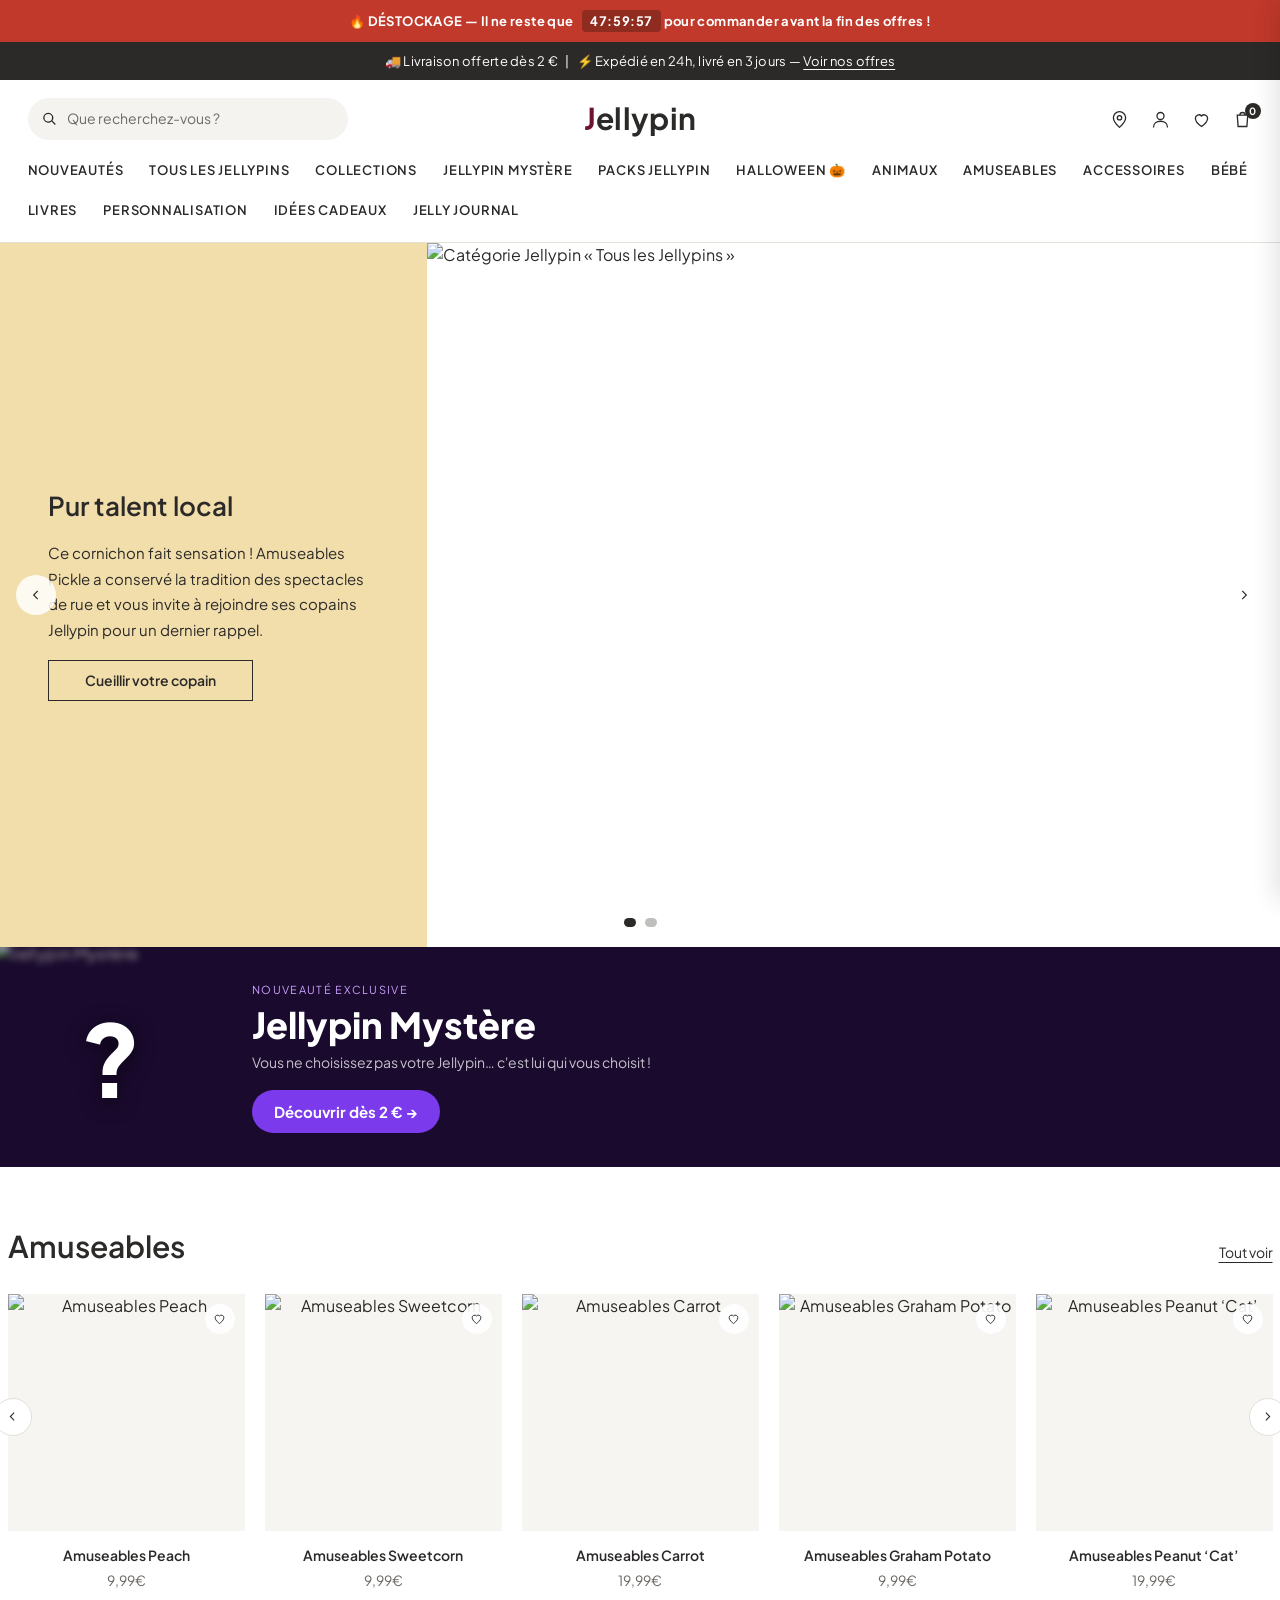
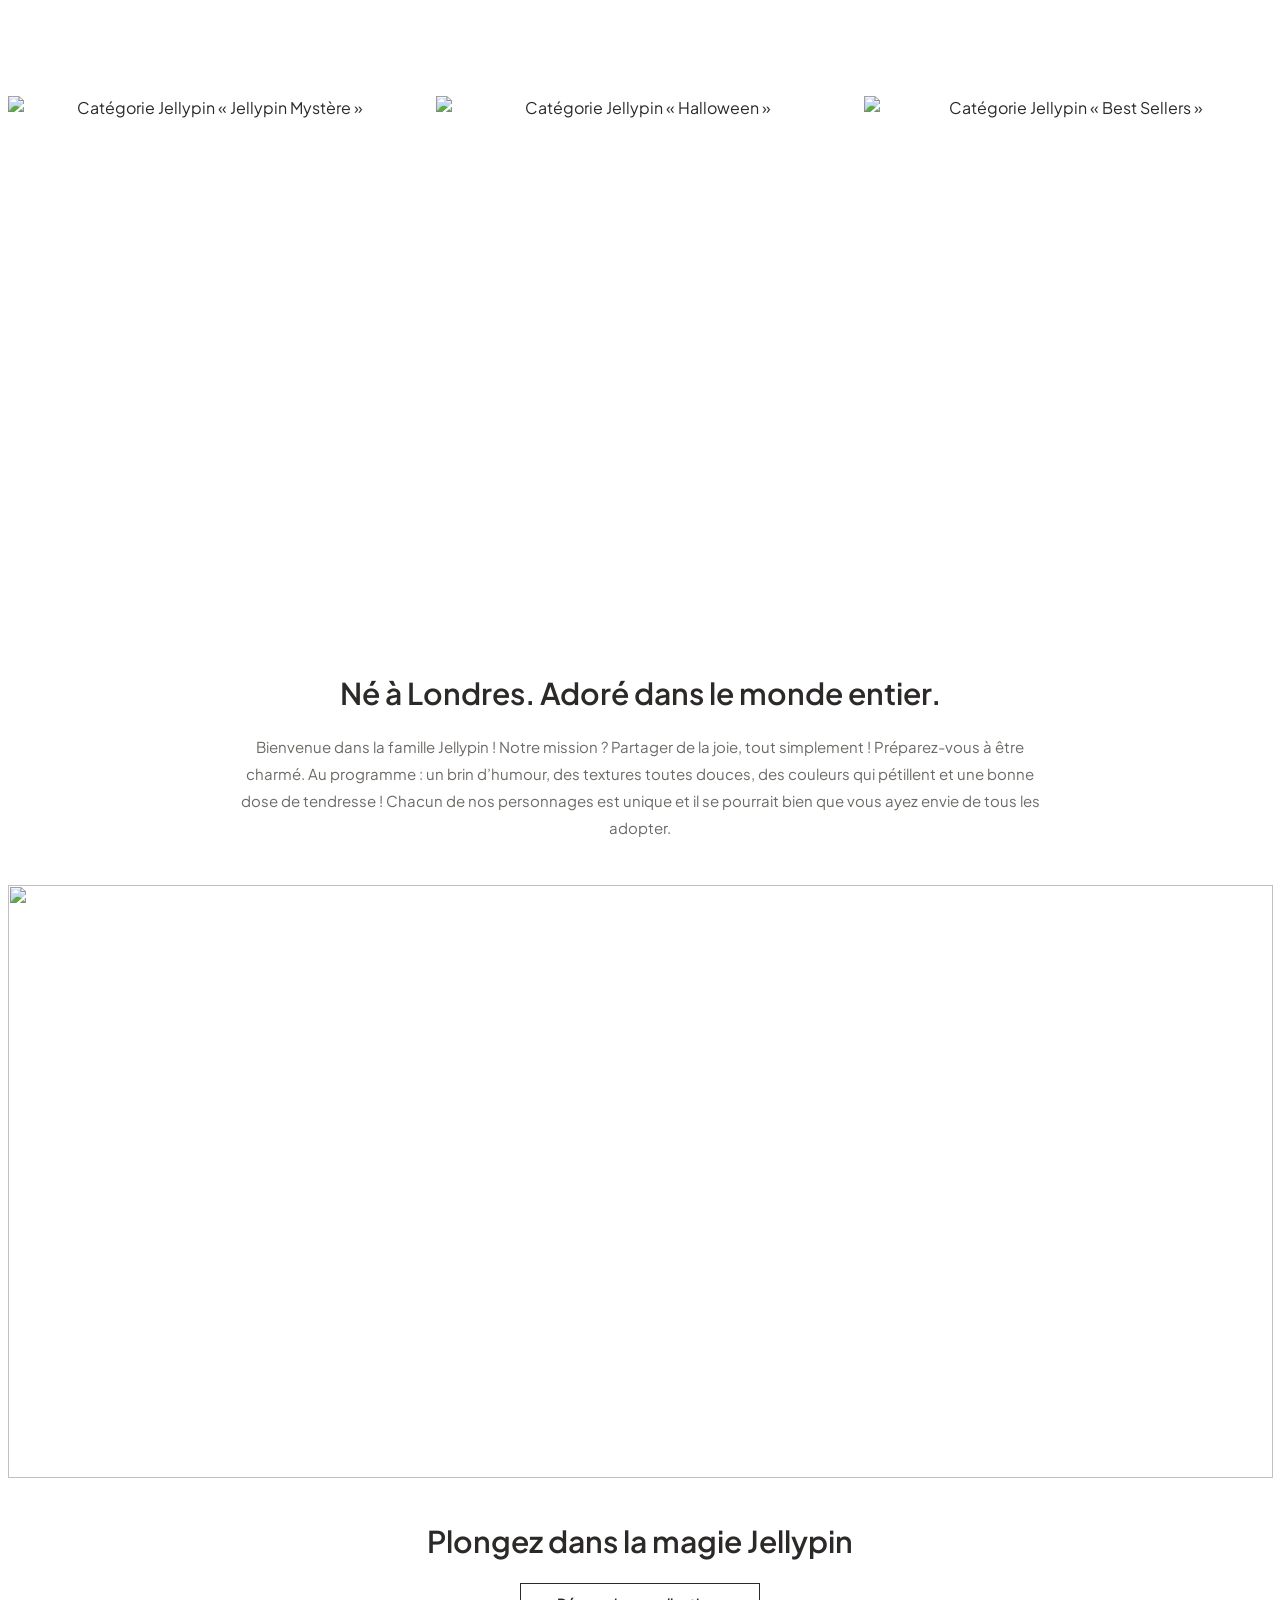
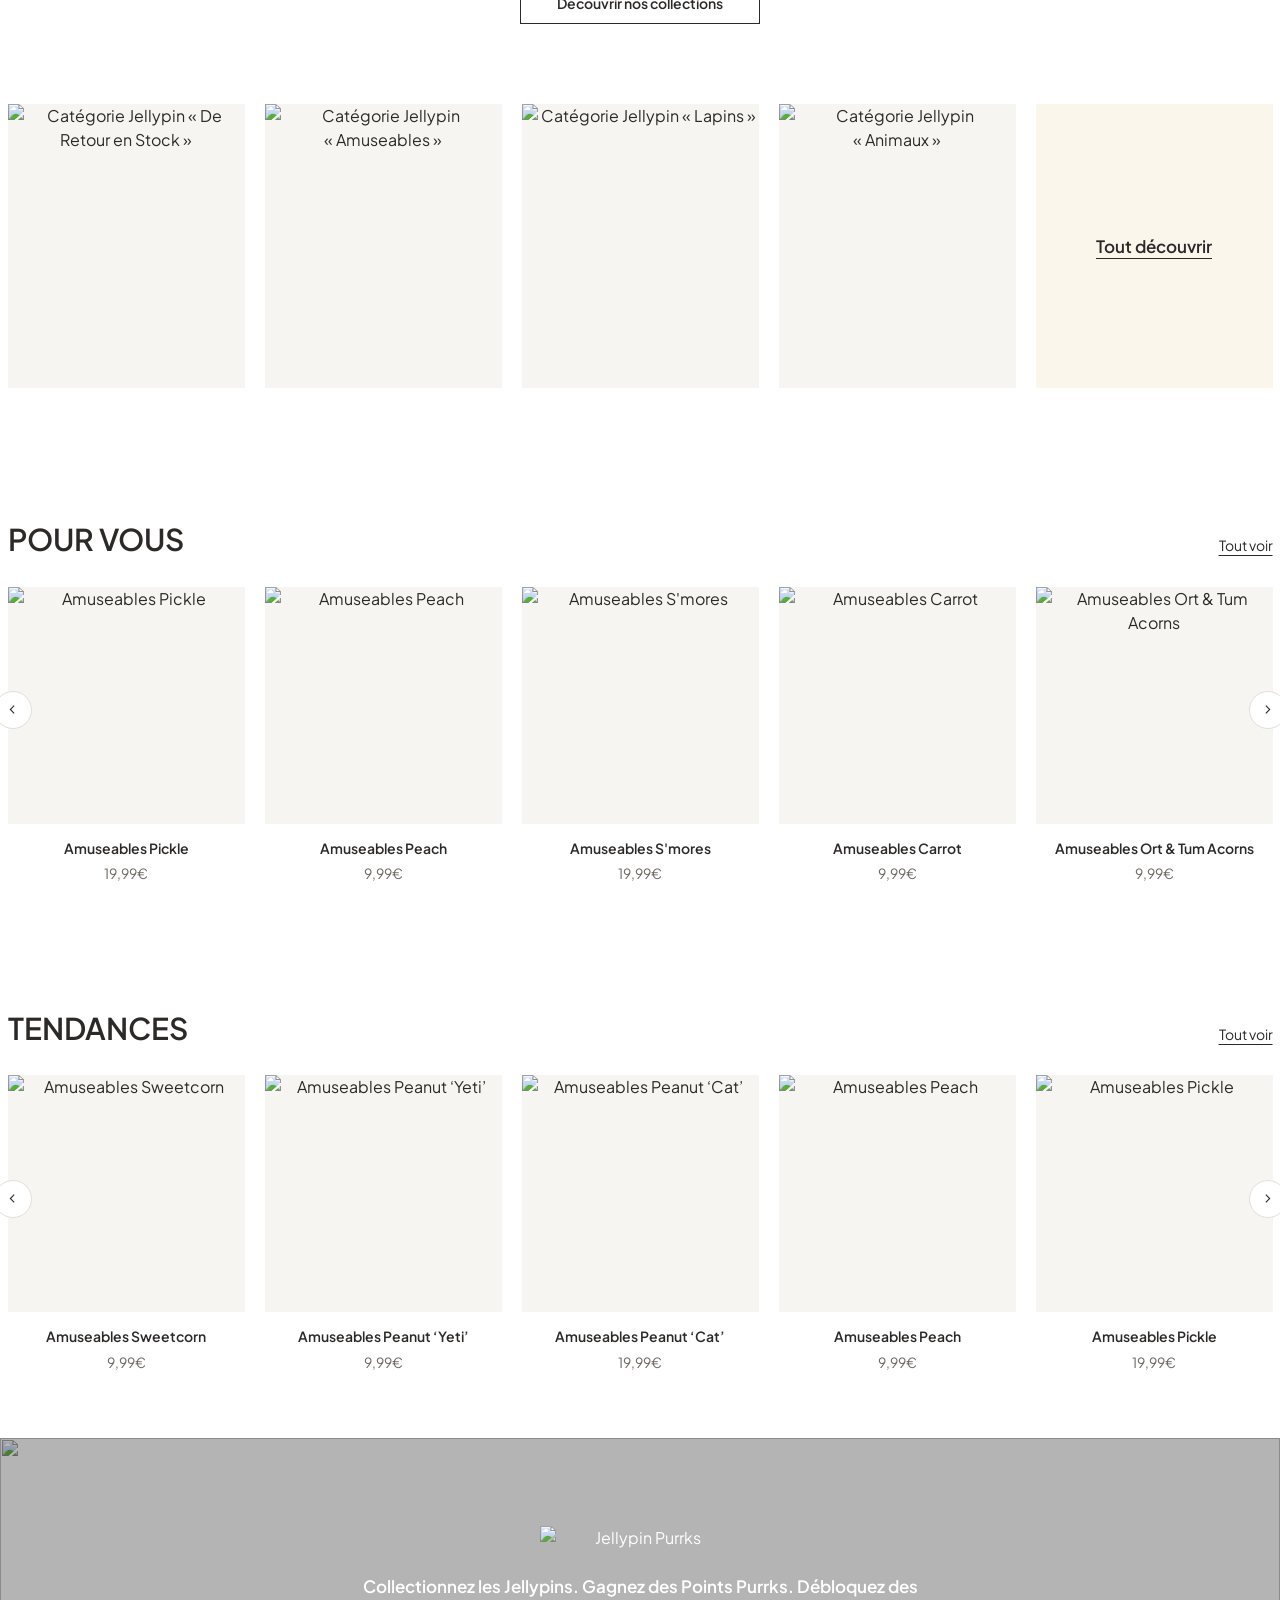
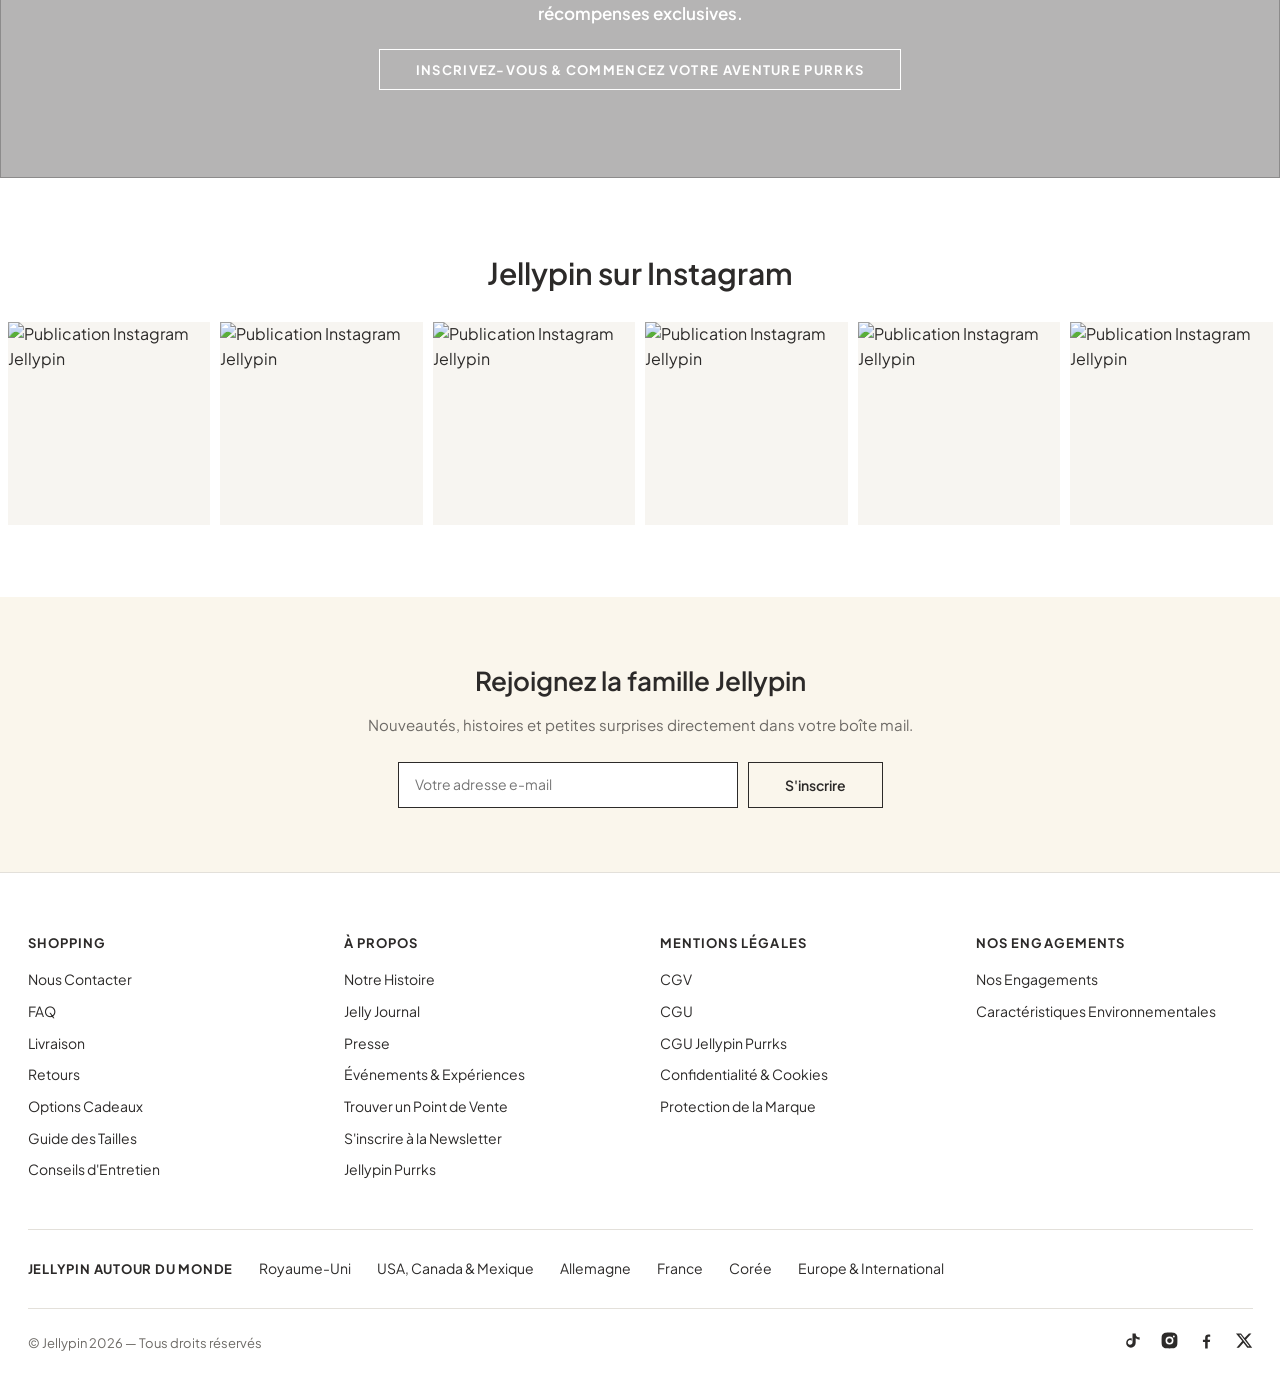
==== index.html @ aa841309 "Mystere banner : jellycat flou avec point d'interrogation Co-Authored-By: Claude Sonnet 4.6 <noreply" ====
﻿<!DOCTYPE html>
<html lang="fr">
<head>
<meta charset="utf-8">
<meta name="viewport" content="width=device-width, initial-scale=1">
<title>Site Web Officiel Jellypin | Peluches &amp; Cadeaux Jellypin</title>
<meta name="description" content="Bienvenue dans la famille Jellypin ! Peluches douces, personnages amusants et cadeaux tendres, nés à Londres et adorés dans le monde entier.">
<link rel="preconnect" href="https://fonts.googleapis.com">
<link rel="preconnect" href="https://fonts.gstatic.com" crossorigin>
<link href="https://fonts.googleapis.com/css2?family=Plus+Jakarta+Sans:wght@400;500;600;700&display=swap" rel="stylesheet">
<link rel="stylesheet" href="styles.css">
<!-- Statcounter -->
<script type="text/javascript">var sc_project=13353586;var sc_invisible=1;var sc_security="6846dd3d";</script>
<script type="text/javascript" src="https://www.statcounter.com/counter/counter.js" async></script>
</head>
<body>

<!-- ====================================================================
     Bandeau promotionnel
     ==================================================================== -->
<div class="urgency-bar">
  🔥 DÉSTOCKAGE — Il ne reste que <span class="urgency-bar__timer" id="urgency-timer">48:00:00</span> pour commander avant la fin des offres !
</div>
<div class="promo-bar">
  🚚 Livraison offerte dès 2&nbsp;&euro;&ensp;|&ensp;⚡ Expédié en 24h, livré en 3 jours &mdash; <a href="#" data-open-cart>Voir nos offres</a>
</div>

<!-- ====================================================================
     En-tete
     ==================================================================== -->
<header class="header">
  <div class="header__top">
    <form class="search" role="search" onsubmit="return false">
      <svg viewBox="0 0 24 24" aria-hidden="true"><path d="M10 2a8 8 0 105.3 14l5.4 5.4 1.4-1.4-5.4-5.4A8 8 0 0010 2zm0 2a6 6 0 110 12 6 6 0 010-12z"/></svg>
      <input type="search" placeholder="Que recherchez-vous&nbsp;?" aria-label="Recherche">
    </form>

    <a class="logo" href="index.html" aria-label="Jellypin, accueil">
      <span class="logo__mark">Jellypin</span>
    </a>

    <div class="header__actions">
      <a href="#" aria-label="Trouver un point de vente" title="Trouver un point de vente">
        <svg viewBox="0 0 24 24"><path d="M12 21s7-6.3 7-11a7 7 0 10-14 0c0 4.7 7 11 7 11z"/><circle cx="12" cy="10" r="2.5"/></svg>
      </a>
      <a href="#" aria-label="Mon compte" title="Mon compte">
        <svg viewBox="0 0 24 24"><circle cx="12" cy="8" r="4"/><path d="M4 21c0-4.4 3.6-7 8-7s8 2.6 8 7"/></svg>
      </a>
      <a href="#" aria-label="Liste de souhaits" title="Liste de souhaits">
        <svg viewBox="0 0 24 24"><path d="M12 20s-7-4.6-7-9.3A4 4 0 0112 8a4 4 0 017 2.7C19 15.4 12 20 12 20z"/></svg>
      </a>
      <a href="#" aria-label="Panier" title="Panier" data-open-cart>
        <svg viewBox="0 0 24 24"><path d="M6 7h12l-1 13H7L6 7z"/><path d="M9 7a3 3 0 016 0"/></svg>
        <span class="cart-count" data-cart-count>0</span>
      </a>
    </div>
  </div>

  <nav class="nav" aria-label="Navigation principale">
    <ul>
      <li><a href="category.html?c=nouveautes">Nouveautés</a></li>
      <li><a href="category.html?c=tous-les-jellypins">Tous les Jellypins</a></li>
      <li><a href="category.html?c=collections">Collections</a></li>
      <li><a href="category.html?c=mystere">Jellypin Myst&egrave;re</a></li>
      <li><a href="category.html?c=packs-jellypin">Packs Jellypin</a></li>
      <li><a href="category.html?c=halloween">Halloween &#127875;</a></li>
      <li><a href="category.html?c=animaux">Animaux</a></li>
      <li><a href="category.html?c=amuseables">Amuseables</a></li>
      <li><a href="category.html?c=accessoires">Accessoires</a></li>
      <li><a href="category.html?c=bebe">Bébé</a></li>
      <li><a href="category.html?c=livres">Livres</a></li>
      <li><a href="category.html?c=personnalisation">Personnalisation</a></li>
      <li><a href="category.html?c=idees-cadeaux">Idées Cadeaux</a></li>
      <li><a href="#">Jelly Journal</a></li>
    </ul>
  </nav>
</header>

<main>

<!-- ====================================================================
     Carrousel heros
     ==================================================================== -->
<section class="hero" aria-label="À la une" data-hero>
  <div class="hero__track" data-hero-track>

    <article class="hero__slide">
      <div class="hero__panel">
        <h2>Pur talent local</h2>
        <p>Ce cornichon fait sensation&nbsp;! Amuseables Pickle a conservé la tradition des spectacles de rue et vous invite à rejoindre ses copains Jellypin pour un dernier rappel.</p>
        <a class="btn" href="product.html?p=amuseables-pickle">Cueillir votre copain</a>
      </div>
      <div class="hero__media">
        <img src="https://cdn11.bigcommerce.com/s-dt3q8edcif/images/stencil/1920w/image-manager/market-desktop-1270x704.jpg?t=1788273588" alt="Catégorie Jellypin &laquo;&nbsp;Tous les Jellypins&nbsp;&raquo;">
      </div>
    </article>

    <article class="hero__slide">
      <div class="hero__panel hero__panel--dark">
        <h2>Histoires au coin du feu</h2>
        <p>Autour du feu, les Jellypins racontent des histoires. Les Amuseables S&rsquo;mores, blottis l&rsquo;un contre l&rsquo;autre se réchauffent joyeusement&nbsp;!</p>
        <a class="btn btn--light" href="product.html?p=amuseables-smores">Raconter une histoire à un Jellypin</a>
      </div>
      <div class="hero__media">
        <img src="https://cdn11.bigcommerce.com/s-dt3q8edcif/images/stencil/1920w/image-manager/campfire-at-dusk-dtc-desktop-1270x704.jpg?t=1788273474" alt="Catégorie Jellypin &laquo;&nbsp;Automne &amp; Hiver&nbsp;&raquo;">
      </div>
    </article>

  </div>

  <button class="hero__arrow hero__arrow--prev" data-hero-prev aria-label="Diapositive précédente">
    <svg viewBox="0 0 24 24"><path d="M15 5l-7 7 7 7"/></svg>
  </button>
  <button class="hero__arrow hero__arrow--next" data-hero-next aria-label="Diapositive suivante">
    <svg viewBox="0 0 24 24"><path d="M9 5l7 7-7 7"/></svg>
  </button>
  <div class="hero__dots" data-hero-dots></div>
</section>

<!-- ====================================================================
     Bannière Jellypin Mystère
     ==================================================================== -->
<a class="mystere-banner" href="category.html?c=mystere">
  <div class="mystere-banner__img">
    <img src="https://cdn11.bigcommerce.com/s-dt3q8edcif/images/stencil/500x500/products/329/15945/A6PEACH__95074.1763051157.jpg" alt="Jellypin Mystère">
    <span class="mystere-banner__qmark">?</span>
  </div>
  <div class="mystere-banner__body">
    <p class="mystere-banner__label">Nouveauté exclusive</p>
    <h2 class="mystere-banner__title">Jellypin Mystère</h2>
    <p class="mystere-banner__sub">Vous ne choisissez pas votre Jellypin&hellip; c'est lui qui vous choisit&nbsp;!</p>
    <span class="mystere-banner__cta">Découvrir dès <strong>2&nbsp;&euro;</strong> &rarr;</span>
  </div>
</a>

<!-- ====================================================================
     Rail de produits
     ==================================================================== -->
<section class="rail container" aria-label="Amuseables">
  <div class="rail__head">
    <h2>Amuseables</h2>
    <a href="category.html?c=amuseables">Tout voir</a>
  </div>

  <div class="rail__viewport" data-rail>
    <div class="rail__scroller" data-rail-scroller>

      <a class="card" href="product.html?p=amuseables-peach">
        <div class="card__img">
          <img src="https://cdn11.bigcommerce.com/s-dt3q8edcif/images/stencil/500x500/products/329/15945/A6PEACH__95074.1763051157.jpg" alt="Amuseables Peach" loading="lazy">
          <span class="card__wish" aria-hidden="true"><svg viewBox="0 0 24 24"><path d="M12 20s-7-4.6-7-9.3A4 4 0 0112 8a4 4 0 017 2.7C19 15.4 12 20 12 20z"/></svg></span>
        </div>
        <p class="card__name">Amuseables Peach</p>
        <p class="card__price">9,99&euro;</p>
      </a>

      <a class="card" href="product.html?p=amuseables-sweetcorn">
        <div class="card__img">
          <img src="https://cdn11.bigcommerce.com/s-dt3q8edcif/images/stencil/500x500/products/1951/16112/A4SWEE__10188.1765311964.jpg" alt="Amuseables Sweetcorn" loading="lazy">
          <span class="card__wish" aria-hidden="true"><svg viewBox="0 0 24 24"><path d="M12 20s-7-4.6-7-9.3A4 4 0 0112 8a4 4 0 017 2.7C19 15.4 12 20 12 20z"/></svg></span>
        </div>
        <p class="card__name">Amuseables Sweetcorn</p>
        <p class="card__price">9,99&euro;</p>
      </a>

      <a class="card" href="product.html?p=amuseables-carrot">
        <div class="card__img">
          <img src="https://cdn11.bigcommerce.com/s-dt3q8edcif/images/stencil/500x500/products/1946/16100/A4CARR__12391.1765311964.jpg" alt="Amuseables Carrot" loading="lazy">
          <span class="card__wish" aria-hidden="true"><svg viewBox="0 0 24 24"><path d="M12 20s-7-4.6-7-9.3A4 4 0 0112 8a4 4 0 017 2.7C19 15.4 12 20 12 20z"/></svg></span>
        </div>
        <p class="card__name">Amuseables Carrot</p>
        <p class="card__price">19,99&euro;</p>
      </a>

      <a class="card" href="product.html?p=amuseables-potato">
        <div class="card__img">
          <img src="https://cdn11.bigcommerce.com/s-dt3q8edcif/images/stencil/500x500/products/332/7947/A6POT__33058.1755712199.jpg" alt="Amuseables Graham Potato" loading="lazy">
          <span class="card__wish" aria-hidden="true"><svg viewBox="0 0 24 24"><path d="M12 20s-7-4.6-7-9.3A4 4 0 0112 8a4 4 0 017 2.7C19 15.4 12 20 12 20z"/></svg></span>
        </div>
        <p class="card__name">Amuseables Graham Potato</p>
        <p class="card__price">9,99&euro;</p>
      </a>

      <a class="card" href="product.html?p=amuseables-peanut-cat-outfit">
        <div class="card__img">
          <img src="https://cdn11.bigcommerce.com/s-dt3q8edcif/images/stencil/500x500/products/1867/7899/A6PCT__55754.1755712197.jpg" alt="Amuseables Peanut &lsquo;Cat&rsquo;" loading="lazy">
          <span class="card__wish" aria-hidden="true"><svg viewBox="0 0 24 24"><path d="M12 20s-7-4.6-7-9.3A4 4 0 0112 8a4 4 0 017 2.7C19 15.4 12 20 12 20z"/></svg></span>
        </div>
        <p class="card__name">Amuseables Peanut &lsquo;Cat&rsquo;</p>
        <p class="card__price">19,99&euro;</p>
      </a>

      <a class="card" href="product.html?p=amuseables-peanut-yeti-outfit">
        <div class="card__img">
          <img src="https://cdn11.bigcommerce.com/s-dt3q8edcif/images/stencil/500x500/products/2072/17806/A6PBF__30852.1782833234.jpg" alt="Amuseables Peanut &lsquo;Yeti&rsquo;" loading="lazy">
          <span class="card__wish" aria-hidden="true"><svg viewBox="0 0 24 24"><path d="M12 20s-7-4.6-7-9.3A4 4 0 0112 8a4 4 0 017 2.7C19 15.4 12 20 12 20z"/></svg></span>
        </div>
        <p class="card__name">Amuseables Peanut &lsquo;Yeti&rsquo;</p>
        <p class="card__price">19,99&euro;</p>
      </a>

      <a class="card" href="product.html?p=amuseables-ort-tum-acorns">
        <div class="card__img">
          <img src="https://cdn11.bigcommerce.com/s-dt3q8edcif/images/stencil/500x500/products/2071/17685/A6PAC__55004.1781272442.png" alt="Amuseables Ort &amp; Tum Acorns" loading="lazy">
          <span class="card__wish" aria-hidden="true"><svg viewBox="0 0 24 24"><path d="M12 20s-7-4.6-7-9.3A4 4 0 0112 8a4 4 0 017 2.7C19 15.4 12 20 12 20z"/></svg></span>
        </div>
        <p class="card__name">Amuseables Ort &amp; Tum Acorns</p>
        <p class="card__price">9,99&euro;</p>
      </a>

      <a class="card" href="product.html?p=amuseables-smores">
        <div class="card__img">
          <img src="https://cdn11.bigcommerce.com/s-dt3q8edcif/images/stencil/500x500/products/2069/17691/A4SMR__90722.1781272477.png" alt="Amuseables S'mores" loading="lazy">
          <span class="card__wish" aria-hidden="true"><svg viewBox="0 0 24 24"><path d="M12 20s-7-4.6-7-9.3A4 4 0 0112 8a4 4 0 017 2.7C19 15.4 12 20 12 20z"/></svg></span>
        </div>
        <p class="card__name">Amuseables S'mores</p>
        <p class="card__price">9,99&euro;</p>
      </a>

      <a class="card" href="product.html?p=amuseables-pickle">
        <div class="card__img">
          <img src="https://cdn11.bigcommerce.com/s-dt3q8edcif/images/stencil/500x500/products/331/7933/A6PIC__22611.1755712199.jpg" alt="Amuseables Pickle" loading="lazy">
          <span class="card__wish" aria-hidden="true"><svg viewBox="0 0 24 24"><path d="M12 20s-7-4.6-7-9.3A4 4 0 0112 8a4 4 0 017 2.7C19 15.4 12 20 12 20z"/></svg></span>
        </div>
        <p class="card__name">Amuseables Pickle</p>
        <p class="card__price">19,99&euro;</p>
      </a>

    </div>

    <button class="rail__arrow rail__arrow--prev" data-rail-prev aria-label="Produits précédents">
      <svg viewBox="0 0 24 24"><path d="M15 5l-7 7 7 7"/></svg>
    </button>
    <button class="rail__arrow rail__arrow--next" data-rail-next aria-label="Produits suivants">
      <svg viewBox="0 0 24 24"><path d="M9 5l7 7-7 7"/></svg>
    </button>
  </div>
</section>

<!-- ====================================================================
     Trio de categories
     ==================================================================== -->
<section class="trio container" aria-label="Catégories à la une">
  <div class="trio__grid">

    <a class="trio__item" href="category.html?c=mystere">
      <figure>
        <img src="https://jellyween.com/__l5e/assets-v1/920f031a-9b08-426c-8b30-a71558013e94/bubbling-cauldron.jpg" alt="Catégorie Jellypin &laquo;&nbsp;Jellypin Mystère&nbsp;&raquo;" loading="lazy">
        <figcaption>Jellypin Mystère <span class="trio__from">dès 2&nbsp;&euro;</span></figcaption>
      </figure>
    </a>

    <a class="trio__item" href="category.html?c=halloween">
      <figure>
        <img src="https://cdn11.bigcommerce.com/s-dt3q8edcif/images/stencil/original/image-manager/resized-bat3b-broox-bat-burgundy-634x761q.jpg?t=1788273868" alt="Catégorie Jellypin &laquo;&nbsp;Halloween&nbsp;&raquo;" loading="lazy">
        <figcaption>Halloween</figcaption>
      </figure>
    </a>

    <a class="trio__item" href="category.html?c=best-sellers">
      <figure>
        <img src="https://cdn11.bigcommerce.com/s-dt3q8edcif/images/stencil/original/image-manager/resized-barm2od-bartholomew-bear-hiking-outfit-green-634x761a.jpg?t=1788273905" alt="Catégorie Jellypin &laquo;&nbsp;Best Sellers&nbsp;&raquo;" loading="lazy">
        <figcaption>Best Sellers</figcaption>
      </figure>
    </a>

  </div>
</section>

<!-- ====================================================================
     Bloc de marque
     ==================================================================== -->
<section class="brand container">
  <h2>Né à Londres. Adoré dans le monde entier.</h2>
  <p>Bienvenue dans la famille Jellypin&nbsp;! Notre mission&nbsp;? Partager de la joie, tout simplement&nbsp;! Préparez-vous à être charmé. Au programme&nbsp;: un brin d&rsquo;humour, des textures toutes douces, des couleurs qui pétillent et une bonne dose de tendresse&nbsp;! Chacun de nos personnages est unique et il se pourrait bien que vous ayez envie de tous les adopter.</p>

  <div class="brand__banner">
    <img src="https://cdn11.bigcommerce.com/s-dt3q8edcif/images/stencil/1920w/image-manager/blossoms-catwalk-desktop-16-7.5-1.jpg?t=1768296066" alt="" loading="lazy">
  </div>

  <div class="brand__cta">
    <h2>Plongez dans la magie Jellypin</h2>
    <a class="btn" href="category.html?c=collections">Découvrir nos collections</a>
  </div>
</section>

<!-- ====================================================================
     Grille de categories
     ==================================================================== -->
<section class="cats container" aria-label="Nos collections">
  <div class="cats__grid">

    <a class="cats__item" href="category.html?c=de-retour-en-stock">
      <figure>
        <img src="https://cdn11.bigcommerce.com/s-dt3q8edcif/images/stencil/original/image-manager/amuseables-sun-yellow-detail-card-grid.jpg?t=1788274013" alt="Catégorie Jellypin &laquo;&nbsp;De Retour en Stock&nbsp;&raquo;" loading="lazy">
        <figcaption>De Retour en Stock</figcaption>
      </figure>
    </a>

    <a class="cats__item" href="category.html?c=amuseables">
      <figure>
        <img src="https://cdn11.bigcommerce.com/s-dt3q8edcif/images/stencil/original/image-manager/resized-halloween-2026-2400x3200px-0009-a4gar-amuseables-garlic-burgundy-634x761.jpg?t=1788274000" alt="Catégorie Jellypin &laquo;&nbsp;Amuseables&nbsp;&raquo;" loading="lazy">
        <figcaption>Amuseables</figcaption>
      </figure>
    </a>

    <a class="cats__item" href="category.html?c=lapins">
      <figure>
        <img src="https://cdn11.bigcommerce.com/s-dt3q8edcif/images/stencil/original/image-manager/bashful-bunny-junior-pink-detail-634x761.jpg?t=1788273960" alt="Catégorie Jellypin &laquo;&nbsp;Lapins&nbsp;&raquo;" loading="lazy">
        <figcaption>Lapins</figcaption>
      </figure>
    </a>

    <a class="cats__item" href="category.html?c=animaux">
      <figure>
        <img src="https://cdn11.bigcommerce.com/s-dt3q8edcif/images/stencil/original/image-manager/resized-ra3cn-trixiwoo-raccoon-634x761s.jpg?t=1788273980" alt="Catégorie Jellypin &laquo;&nbsp;Animaux&nbsp;&raquo;" loading="lazy">
        <figcaption>Animaux</figcaption>
      </figure>
    </a>

    <a class="cats__item cats__item--last" href="category.html?c=tous-les-jellypins">
      <figure><span>Tout découvrir</span></figure>
    </a>

  </div>
</section>

<!-- ====================================================================
     Pour vous / Tendances
     ==================================================================== -->
<section class="rail container" aria-label="Pour vous">
  <div class="rail__head">
    <h2>POUR VOUS</h2>
    <a href="category.html?c=tous-les-jellypins">Tout voir</a>
  </div>
  <div class="rail__viewport" data-rail>
    <div class="rail__scroller" data-rail-scroller>

      <a class="card" href="product.html?p=amuseables-pickle">
        <div class="card__img"><img src="https://cdn11.bigcommerce.com/s-dt3q8edcif/images/stencil/500x500/products/331/7933/A6PIC__22611.1755712199.jpg" alt="Amuseables Pickle" loading="lazy"></div>
        <p class="card__name">Amuseables Pickle</p>
        <p class="card__price">19,99&euro;</p>
      </a>
      <a class="card" href="product.html?p=amuseables-peach">
        <div class="card__img"><img src="https://cdn11.bigcommerce.com/s-dt3q8edcif/images/stencil/500x500/products/329/15945/A6PEACH__95074.1763051157.jpg" alt="Amuseables Peach" loading="lazy"></div>
        <p class="card__name">Amuseables Peach</p>
        <p class="card__price">9,99&euro;</p>
      </a>
      <a class="card" href="product.html?p=amuseables-smores">
        <div class="card__img"><img src="https://cdn11.bigcommerce.com/s-dt3q8edcif/images/stencil/500x500/products/2069/17691/A4SMR__90722.1781272477.png" alt="Amuseables S'mores" loading="lazy"></div>
        <p class="card__name">Amuseables S'mores</p>
        <p class="card__price">19,99&euro;</p>
      </a>
      <a class="card" href="product.html?p=amuseables-carrot">
        <div class="card__img"><img src="https://cdn11.bigcommerce.com/s-dt3q8edcif/images/stencil/500x500/products/1946/16100/A4CARR__12391.1765311964.jpg" alt="Amuseables Carrot" loading="lazy"></div>
        <p class="card__name">Amuseables Carrot</p>
        <p class="card__price">9,99&euro;</p>
      </a>
      <a class="card" href="product.html?p=amuseables-ort-tum-acorns">
        <div class="card__img"><img src="https://cdn11.bigcommerce.com/s-dt3q8edcif/images/stencil/500x500/products/2071/17685/A6PAC__55004.1781272442.png" alt="Amuseables Ort &amp; Tum Acorns" loading="lazy"></div>
        <p class="card__name">Amuseables Ort &amp; Tum Acorns</p>
        <p class="card__price">9,99&euro;</p>
      </a>
      <a class="card" href="product.html?p=amuseables-potato">
        <div class="card__img"><img src="https://cdn11.bigcommerce.com/s-dt3q8edcif/images/stencil/500x500/products/332/7947/A6POT__33058.1755712199.jpg" alt="Amuseables Graham Potato" loading="lazy"></div>
        <p class="card__name">Amuseables Graham Potato</p>
        <p class="card__price">19,99&euro;</p>
      </a>

    </div>
    <button class="rail__arrow rail__arrow--prev" data-rail-prev aria-label="Produits précédents"><svg viewBox="0 0 24 24"><path d="M15 5l-7 7 7 7"/></svg></button>
    <button class="rail__arrow rail__arrow--next" data-rail-next aria-label="Produits suivants"><svg viewBox="0 0 24 24"><path d="M9 5l7 7-7 7"/></svg></button>
  </div>
</section>

<section class="rail container" aria-label="Tendances">
  <div class="rail__head">
    <h2>TENDANCES</h2>
    <a href="category.html?c=halloween">Tout voir</a>
  </div>
  <div class="rail__viewport" data-rail>
    <div class="rail__scroller" data-rail-scroller>

      <a class="card" href="product.html?p=amuseables-sweetcorn">
        <div class="card__img"><img src="https://cdn11.bigcommerce.com/s-dt3q8edcif/images/stencil/500x500/products/1951/16112/A4SWEE__10188.1765311964.jpg" alt="Amuseables Sweetcorn" loading="lazy"></div>
        <p class="card__name">Amuseables Sweetcorn</p>
        <p class="card__price">9,99&euro;</p>
      </a>
      <a class="card" href="product.html?p=amuseables-peanut-yeti-outfit">
        <div class="card__img"><img src="https://cdn11.bigcommerce.com/s-dt3q8edcif/images/stencil/500x500/products/2072/17806/A6PBF__30852.1782833234.jpg" alt="Amuseables Peanut &lsquo;Yeti&rsquo;" loading="lazy"></div>
        <p class="card__name">Amuseables Peanut &lsquo;Yeti&rsquo;</p>
        <p class="card__price">9,99&euro;</p>
      </a>
      <a class="card" href="product.html?p=amuseables-peanut-cat-outfit">
        <div class="card__img"><img src="https://cdn11.bigcommerce.com/s-dt3q8edcif/images/stencil/500x500/products/1867/7899/A6PCT__55754.1755712197.jpg" alt="Amuseables Peanut &lsquo;Cat&rsquo;" loading="lazy"></div>
        <p class="card__name">Amuseables Peanut &lsquo;Cat&rsquo;</p>
        <p class="card__price">19,99&euro;</p>
      </a>
      <a class="card" href="product.html?p=amuseables-peach">
        <div class="card__img"><img src="https://cdn11.bigcommerce.com/s-dt3q8edcif/images/stencil/500x500/products/329/15945/A6PEACH__95074.1763051157.jpg" alt="Amuseables Peach" loading="lazy"></div>
        <p class="card__name">Amuseables Peach</p>
        <p class="card__price">9,99&euro;</p>
      </a>
      <a class="card" href="product.html?p=amuseables-pickle">
        <div class="card__img"><img src="https://cdn11.bigcommerce.com/s-dt3q8edcif/images/stencil/500x500/products/331/7933/A6PIC__22611.1755712199.jpg" alt="Amuseables Pickle" loading="lazy"></div>
        <p class="card__name">Amuseables Pickle</p>
        <p class="card__price">19,99&euro;</p>
      </a>
      <a class="card" href="product.html?p=amuseables-carrot">
        <div class="card__img"><img src="https://cdn11.bigcommerce.com/s-dt3q8edcif/images/stencil/500x500/products/1946/16100/A4CARR__12391.1765311964.jpg" alt="Amuseables Carrot" loading="lazy"></div>
        <p class="card__name">Amuseables Carrot</p>
        <p class="card__price">19,99&euro;</p>
      </a>

    </div>
    <button class="rail__arrow rail__arrow--prev" data-rail-prev aria-label="Produits précédents"><svg viewBox="0 0 24 24"><path d="M15 5l-7 7 7 7"/></svg></button>
    <button class="rail__arrow rail__arrow--next" data-rail-next aria-label="Produits suivants"><svg viewBox="0 0 24 24"><path d="M9 5l7 7-7 7"/></svg></button>
  </div>
</section>

<!-- ====================================================================
     Banniere Purrks
     ==================================================================== -->
<section class="purrks">
  <div class="purrks__bg">
    <img src="https://cdn11.bigcommerce.com/s-dt3q8edcif/images/stencil/1920w/image-manager/takeover-signpost-1040x512.jpg?t=1767638477" alt="" loading="lazy">
  </div>
  <div class="purrks__inner">
    <img class="purrks__logo" src="https://cdn11.bigcommerce.com/s-ewhjllbwuo/images/stencil/768w/image-manager/purrks-logo-full-default.png" alt="Jellypin Purrks" loading="lazy">
    <p>Collectionnez les Jellypins. Gagnez des Points Purrks. Débloquez des récompenses exclusives.</p>
    <a class="btn btn--light" href="#"><span>Inscrivez-vous &amp; commencez votre aventure Purrks</span></a>
  </div>
</section>

<!-- ====================================================================
     Instagram
     ==================================================================== -->
<section class="insta container" aria-label="Jellypin sur Instagram">
  <h2>Jellypin sur Instagram</h2>
  <div class="insta__grid">
    <a href="#"><figure><img src="https://cdn11.bigcommerce.com/s-dt3q8edcif/images/stencil/500x500/products/331/7933/A6PIC__22611.1755712199.jpg" alt="Publication Instagram Jellypin" loading="lazy"></figure></a>
    <a href="#"><figure><img src="https://cdn11.bigcommerce.com/s-dt3q8edcif/images/stencil/500x500/products/2069/17691/A4SMR__90722.1781272477.png" alt="Publication Instagram Jellypin" loading="lazy"></figure></a>
    <a href="#"><figure><img src="https://cdn11.bigcommerce.com/s-dt3q8edcif/images/stencil/500x500/products/329/15945/A6PEACH__95074.1763051157.jpg" alt="Publication Instagram Jellypin" loading="lazy"></figure></a>
    <a href="#"><figure><img src="https://cdn11.bigcommerce.com/s-dt3q8edcif/images/stencil/500x500/products/1951/16112/A4SWEE__10188.1765311964.jpg" alt="Publication Instagram Jellypin" loading="lazy"></figure></a>
    <a href="#"><figure><img src="https://cdn11.bigcommerce.com/s-dt3q8edcif/images/stencil/500x500/products/2071/17685/A6PAC__55004.1781272442.png" alt="Publication Instagram Jellypin" loading="lazy"></figure></a>
    <a href="#"><figure><img src="https://cdn11.bigcommerce.com/s-dt3q8edcif/images/stencil/500x500/products/1946/16100/A4CARR__12391.1765311964.jpg" alt="Publication Instagram Jellypin" loading="lazy"></figure></a>
  </div>
</section>

<!-- ====================================================================
     Newsletter
     ==================================================================== -->
<section class="newsletter">
  <h2>Rejoignez la famille Jellypin</h2>
  <p>Nouveautés, histoires et petites surprises directement dans votre boîte mail.</p>
  <form onsubmit="return false">
    <input type="email" placeholder="Votre adresse e-mail" aria-label="Votre adresse e-mail">
    <button class="btn" type="submit">S'inscrire</button>
  </form>
</section>

</main>

<!-- ====================================================================
     Pied de page
     ==================================================================== -->
<footer class="footer">
  <div class="container">
    <div class="footer__cols">

      <div>
        <h3>Shopping</h3>
        <ul>
          <li><a href="#">Nous Contacter</a></li>
          <li><a href="#">FAQ</a></li>
          <li><a href="#">Livraison</a></li>
          <li><a href="#">Retours</a></li>
          <li><a href="#">Options Cadeaux</a></li>
          <li><a href="#">Guide des Tailles</a></li>
          <li><a href="#">Conseils d'Entretien</a></li>
        </ul>
      </div>

      <div>
        <h3>À propos</h3>
        <ul>
          <li><a href="#">Notre Histoire</a></li>
          <li><a href="#">Jelly Journal</a></li>
          <li><a href="#">Presse</a></li>
          <li><a href="#">Événements &amp; Expériences</a></li>
          <li><a href="#">Trouver un Point de Vente</a></li>
          <li><a href="#">S'inscrire à la Newsletter</a></li>
          <li><a href="#">Jellypin Purrks</a></li>
        </ul>
      </div>

      <div>
        <h3>Mentions légales</h3>
        <ul>
          <li><a href="#">CGV</a></li>
          <li><a href="#">CGU</a></li>
          <li><a href="#">CGU Jellypin Purrks</a></li>
          <li><a href="#">Confidentialité &amp; Cookies</a></li>
          <li><a href="#">Protection de la Marque</a></li>
        </ul>
      </div>

      <div>
        <h3>Nos engagements</h3>
        <ul>
          <li><a href="#">Nos Engagements</a></li>
          <li><a href="#">Caractéristiques Environnementales</a></li>
        </ul>
      </div>

    </div>

    <div class="footer__region">
      <strong>Jellypin autour du monde</strong>
      <a href="#">Royaume-Uni</a>
      <a href="#">USA, Canada &amp; Mexique</a>
      <a href="#">Allemagne</a>
      <a href="#">France</a>
      <a href="#">Corée</a>
      <a href="#">Europe &amp; International</a>
    </div>

    <div class="footer__bottom">
      <p>&copy; Jellypin 2026 &mdash; Tous droits réservés</p>
      <div class="footer__social">
        <a href="#" aria-label="TikTok"><svg viewBox="0 0 24 24"><path d="M16 3a5 5 0 005 5v3a8 8 0 01-5-1.8V15a6 6 0 11-6-6c.3 0 .7 0 1 .1v3.1a3 3 0 101 2.3V3h4z"/></svg></a>
        <a href="#" aria-label="Instagram"><svg viewBox="0 0 24 24"><path d="M12 2c2.7 0 3 0 4.1.1 1.1 0 1.8.2 2.4.5.7.3 1.2.6 1.7 1.2.6.5.9 1 1.2 1.7.3.6.5 1.3.5 2.4C22 9 22 9.3 22 12s0 3-.1 4.1c0 1.1-.2 1.8-.5 2.4-.3.7-.6 1.2-1.2 1.7-.5.6-1 .9-1.7 1.2-.6.3-1.3.5-2.4.5C15 22 14.7 22 12 22s-3 0-4.1-.1c-1.1 0-1.8-.2-2.4-.5-.7-.3-1.2-.6-1.7-1.2-.6-.5-.9-1-1.2-1.7-.3-.6-.5-1.3-.5-2.4C2 15 2 14.7 2 12s0-3 .1-4.1c0-1.1.2-1.8.5-2.4.3-.7.6-1.2 1.2-1.7.5-.6 1-.9 1.7-1.2.6-.3 1.3-.5 2.4-.5C9 2 9.3 2 12 2zm0 5a5 5 0 100 10 5 5 0 000-10zm0 2a3 3 0 110 6 3 3 0 010-6zm5.5-3.3a1.2 1.2 0 100 2.4 1.2 1.2 0 000-2.4z"/></svg></a>
        <a href="#" aria-label="Facebook"><svg viewBox="0 0 24 24"><path d="M13.5 22v-8h2.7l.4-3.1h-3.1V8.9c0-.9.3-1.5 1.6-1.5h1.6V4.6c-.3 0-1.3-.1-2.4-.1-2.4 0-4 1.4-4 4.1v2.3H7.5V14h2.8v8h3.2z"/></svg></a>
        <a href="#" aria-label="Twitter"><svg viewBox="0 0 24 24"><path d="M18.9 3H22l-6.8 7.8L23 21h-6.2l-4.9-6.3L6.3 21H3.2l7.2-8.3L2.5 3h6.4l4.4 5.8L18.9 3zm-1.1 16.2h1.7L8.3 4.7H6.5l11.3 14.5z"/></svg></a>
      </div>
    </div>
  </div>
</footer>

<!-- Tiroir panier / paiement -->
<div class="drawer-overlay" id="drawer-overlay"></div>
<aside class="drawer" id="cart-drawer" aria-label="Panier et paiement">
  <div class="drawer__head">
    <h2>Votre panier</h2>
    <button class="drawer__close" id="drawer-close" aria-label="Fermer">&times;</button>
  </div>

  <div class="drawer__items" id="drawer-items"></div>
  <p class="drawer__empty" id="drawer-empty">Votre panier est vide.</p>

  <div class="drawer__shipping">🚚 Livraison offerte dès 2€</div>

  <div class="drawer__spacer"></div>

  <div class="drawer__total" id="drawer-total" hidden>
    <span>Total estimé</span>
    <strong id="drawer-total-amount"></strong>
  </div>
  <p class="drawer__promo" id="drawer-promo" hidden></p>
  <a class="drawer__checkout" id="drawer-checkout" href="#" target="_blank" rel="noopener noreferrer" hidden>Voir le panier et payer</a>
</aside>

<script src="script.js"></script>
</body>
</html>
---- styles.css ----
﻿/* ==========================================================================
   Reproduction de la page d'accueil fr.jellypin.com
   ========================================================================== */

:root{
  --ink:#2c2a29;
  --cream:#f1deab;
  --cream-light:#faf6ec;
  --burgundy:#6d1230;
  --line:#e3e0da;
  --grey:#6d6a66;
  --max:1265px;
}

*,*::before,*::after{box-sizing:border-box}

html{-webkit-text-size-adjust:100%}

body{
  margin:0;
  font-family:"Plus Jakarta Sans",Arial,Helvetica,sans-serif;
  font-size:16px;
  line-height:1.55;
  color:var(--ink);
  background:#fff;
  overflow-x:hidden;
}

img{display:block;max-width:100%}
a{color:inherit;text-decoration:none}
button{font:inherit;color:inherit;background:none;border:0;cursor:pointer}
h1,h2,h3,p{margin:0}

.container{width:100%;max-width:var(--max);margin:0 auto;padding:0 20px}

/* Bouton contour, style Jellypin -------------------------------------------- */
.btn{
  display:inline-block;
  padding:8px 36px;
  font-size:14px;
  font-weight:600;
  line-height:1.6;
  border:1px solid var(--ink);
  border-radius:0;
  background:transparent;
  color:var(--ink);
  transition:background-color .2s ease,color .2s ease;
}
.btn:hover{background:var(--ink);color:#fff}
.btn--light{border-color:#fff;color:#fff}
.btn--light:hover{background:#fff;color:var(--ink)}

/* ==========================================================================
   Bandeau promo
   ========================================================================== */
.urgency-bar{
  background:#c0392b;
  color:#fff;
  text-align:center;
  font-size:13px;
  font-weight:700;
  letter-spacing:.03em;
  padding:10px 20px;
  animation:urgency-pulse 2s ease-in-out infinite;
}
@keyframes urgency-pulse{
  0%,100%{background:#c0392b;}
  50%{background:#e74c3c;}
}
.urgency-bar__timer{
  display:inline-block;
  background:rgba(0,0,0,.25);
  border-radius:4px;
  padding:1px 8px;
  margin-left:6px;
  font-variant-numeric:tabular-nums;
  letter-spacing:.05em;
}
.promo-bar{
  background:var(--ink);
  color:#fff;
  text-align:center;
  font-size:13px;
  letter-spacing:.02em;
  padding:9px 20px;
}
.promo-bar a{text-decoration:underline;text-underline-offset:3px}

/* ==========================================================================
   En-tete
   ========================================================================== */
.header{
  position:sticky;
  top:0;
  z-index:60;
  background:#fff;
  border-bottom:1px solid var(--line);
}

.header__top{
  display:grid;
  grid-template-columns:1fr auto 1fr;
  align-items:center;
  gap:24px;
  padding:18px 20px 14px;
  max-width:var(--max);
  margin:0 auto;
}

.search{position:relative;max-width:320px;width:100%}
.search input{
  width:100%;
  padding:9px 14px 9px 38px;
  font:inherit;
  font-size:14px;
  color:var(--ink);
  background:#f5f3ef;
  border:1px solid transparent;
  border-radius:999px;
  outline:none;
}
.search input::placeholder{color:var(--grey)}
.search input:focus{border-color:var(--ink);background:#fff}
.search svg{
  position:absolute;
  left:14px;top:50%;
  width:15px;height:15px;
  transform:translateY(-50%);
  fill:var(--ink);
  pointer-events:none;
}

.logo{display:block;text-align:center}
.logo__mark{
  display:inline-block;
  font-size:30px;
  font-weight:700;
  letter-spacing:.01em;
  line-height:1.1;
  color:var(--ink);
}
.logo__mark::first-letter{color:var(--burgundy)}

.header__actions{
  display:flex;
  justify-content:flex-end;
  align-items:center;
  gap:20px;
}
.header__actions a{position:relative;display:flex;align-items:center}
.header__actions svg{width:21px;height:21px;fill:none;stroke:var(--ink);stroke-width:1.5}
.cart-count{
  position:absolute;
  top:-6px;right:-8px;
  min-width:16px;height:16px;
  padding:0 4px;
  font-size:10px;
  font-weight:700;
  line-height:16px;
  text-align:center;
  color:#fff;
  background:var(--ink);
  border-radius:999px;
}

/* Navigation --------------------------------------------------------------- */
.nav{padding:0 20px 14px;max-width:var(--max);margin:0 auto}
.nav ul{
  display:flex;
  flex-wrap:wrap;
  gap:6px 26px;
  margin:0;
  padding:0;
  list-style:none;
}
.nav a{
  display:inline-block;
  padding:6px 0;
  font-size:13px;
  font-weight:600;
  letter-spacing:.06em;
  text-transform:uppercase;
  border-bottom:2px solid transparent;
}
.nav a:hover{border-bottom-color:var(--ink)}

/* ==========================================================================
   Carrousel heros
   ========================================================================== */
.hero{position:relative;overflow:hidden}
.hero__track{display:flex;transition:transform .55s cubic-bezier(.4,0,.2,1)}
.hero__slide{
  flex:0 0 100%;
  display:flex;
  min-height:704px;
}
.hero__panel{
  flex:0 0 33.333%;
  display:flex;
  flex-direction:column;
  justify-content:center;
  gap:18px;
  padding:32px 48px;
  background:var(--cream);
}
.hero__panel h2{font-size:26px;font-weight:600;line-height:1.25}
.hero__panel p{font-size:15px;line-height:1.7}
.hero__panel .btn{align-self:flex-start}
.hero__panel--dark{background:var(--burgundy);color:#fff}
.hero__media{flex:1 1 auto;overflow:hidden}
.hero__media img{width:100%;height:100%;object-fit:cover}

.hero__arrow{
  position:absolute;
  top:50%;
  z-index:5;
  display:grid;
  place-items:center;
  width:40px;height:40px;
  transform:translateY(-50%);
  background:rgba(255,255,255,.85);
  border-radius:999px;
}
.hero__arrow--prev{left:16px}
.hero__arrow--next{right:16px}
.hero__arrow svg{width:14px;height:14px;stroke:var(--ink);stroke-width:2;fill:none}

.hero__dots{
  position:absolute;
  left:0;right:0;bottom:20px;
  display:flex;
  justify-content:center;
  gap:9px;
}
.hero__dots button{
  width:9px;height:9px;
  background:rgba(44,42,41,.3);
  border-radius:999px;
}
.hero__dots button[aria-current="true"]{background:var(--ink)}

/* ==========================================================================
   Rail de produits
   ========================================================================== */
.rail{padding:56px 0}
.rail__head{
  display:flex;
  align-items:baseline;
  justify-content:space-between;
  gap:16px;
  margin-bottom:24px;
}
.rail__head h2{font-size:30px;font-weight:600}
.rail__head a{font-size:14px;text-decoration:underline;text-underline-offset:4px}

.rail__viewport{position:relative}
.rail__scroller{
  display:flex;
  gap:20px;
  overflow-x:auto;
  scroll-snap-type:x mandatory;
  scroll-behavior:smooth;
  padding-bottom:8px;
  scrollbar-width:none;
}
.rail__scroller::-webkit-scrollbar{display:none}

.card{
  flex:0 0 calc((100% - 80px)/5);
  scroll-snap-align:start;
  text-align:center;
}
.card__img{
  position:relative;
  aspect-ratio:1;
  overflow:hidden;
  background:#f7f5f1;
}
.card__img img{width:100%;height:100%;object-fit:cover;transition:transform .4s ease}
.card:hover .card__img img{transform:scale(1.04)}
.card__wish{
  position:absolute;
  top:10px;right:10px;
  display:grid;place-items:center;
  width:30px;height:30px;
  background:rgba(255,255,255,.9);
  border-radius:999px;
}
.card__wish svg{width:15px;height:15px;fill:none;stroke:var(--ink);stroke-width:1.5}
.card__name{margin-top:14px;font-size:14px;font-weight:600}
.card__price{margin-top:4px;font-size:14px;color:var(--grey)}

.rail__arrow{
  position:absolute;
  top:calc(50% - 30px);
  z-index:5;
  display:grid;place-items:center;
  width:38px;height:38px;
  transform:translateY(-50%);
  background:#fff;
  border:1px solid var(--line);
  border-radius:999px;
}
.rail__arrow--prev{left:-14px}
.rail__arrow--next{right:-14px}
.rail__arrow svg{width:13px;height:13px;stroke:var(--ink);stroke-width:2;fill:none}

/* ==========================================================================
   Trio de categories
   ========================================================================== */
.trio{padding:40px 0 64px}
.trio__grid{display:grid;grid-template-columns:repeat(3,1fr);gap:20px}
.trio__item{text-align:center}
.trio__item figure{margin:0;overflow:hidden;aspect-ratio:634/761}
.trio__item img{width:100%;height:100%;object-fit:cover;transition:transform .5s ease}
.trio__item:hover img{transform:scale(1.04)}
.trio__item figcaption{margin-top:16px;font-size:17px;font-weight:600}

/* ==========================================================================
   Bloc de marque
   ========================================================================== */
.brand{padding:24px 0 64px;text-align:center}
.brand h2{max-width:760px;margin:0 auto;font-size:30px;font-weight:600;line-height:1.3}
.brand p{max-width:820px;margin:20px auto 0;font-size:15px;line-height:1.8;color:var(--grey)}

.brand__banner{margin:44px 0 0;aspect-ratio:16/7.5;overflow:hidden}
.brand__banner img{width:100%;height:100%;object-fit:cover}

.brand__cta{margin-top:44px}
.brand__cta h2{font-size:30px;font-weight:600}
.brand__cta .btn{margin-top:22px}

/* ==========================================================================
   Grille de categories
   ========================================================================== */
.cats{padding:16px 0 72px}
.cats__grid{display:grid;grid-template-columns:repeat(5,1fr);gap:20px}
.cats__item{text-align:center}
.cats__item figure{margin:0;overflow:hidden;aspect-ratio:634/761;background:#f7f5f1}
.cats__item img{width:100%;height:100%;object-fit:cover;transition:transform .5s ease}
.cats__item:hover img{transform:scale(1.04)}
.cats__item figcaption{margin-top:14px;font-size:15px;font-weight:600}
.cats__item--last figure{display:grid;place-items:center;background:var(--cream-light)}
.cats__item--last span{font-size:17px;font-weight:600;text-decoration:underline;text-underline-offset:5px}

/* ==========================================================================
   Banniere Purrks
   ========================================================================== */
.purrks{position:relative;color:#fff;text-align:center}
.purrks__bg{position:absolute;inset:0}
.purrks__bg img{width:100%;height:100%;object-fit:cover}
.purrks__bg::after{content:"";position:absolute;inset:0;background:rgba(44,42,41,.35)}
.purrks__inner{
  position:relative;
  z-index:2;
  display:flex;
  flex-direction:column;
  align-items:center;
  gap:22px;
  padding:88px 20px;
}
.purrks__logo{width:200px;height:auto}
.purrks p{max-width:560px;font-size:17px;font-weight:600;line-height:1.6}
.purrks span{font-size:13px;font-weight:700;letter-spacing:.1em;text-transform:uppercase}

/* ==========================================================================
   Instagram
   ========================================================================== */
.insta{padding:72px 0}
.insta h2{margin-bottom:26px;font-size:30px;font-weight:600;text-align:center}
.insta__grid{display:grid;grid-template-columns:repeat(6,1fr);gap:10px}
.insta__grid figure{margin:0;aspect-ratio:1;overflow:hidden;background:#f7f5f1}
.insta__grid img{width:100%;height:100%;object-fit:cover;transition:transform .5s ease}
.insta__grid figure:hover img{transform:scale(1.06)}

/* ==========================================================================
   Newsletter
   ========================================================================== */
.newsletter{background:var(--cream-light);padding:64px 20px;text-align:center}
.newsletter h2{font-size:26px;font-weight:600}
.newsletter p{margin-top:12px;font-size:15px;color:var(--grey)}
.newsletter form{display:flex;gap:10px;justify-content:center;margin-top:26px;flex-wrap:wrap}
.newsletter input{
  width:340px;
  padding:11px 16px;
  font:inherit;font-size:14px;
  background:#fff;
  border:1px solid var(--ink);
  outline:none;
}

/* ==========================================================================
   Pied de page
   ========================================================================== */
.footer{border-top:1px solid var(--line);padding:60px 0 0;font-size:14px}
.footer h3{
  margin-bottom:16px;
  font-size:13px;
  font-weight:700;
  letter-spacing:.08em;
  text-transform:uppercase;
}
.footer ul{margin:0;padding:0;list-style:none;display:grid;gap:10px}
.footer a:hover{text-decoration:underline;text-underline-offset:3px}

.footer__cols{display:grid;grid-template-columns:repeat(4,1fr);gap:40px}

.footer__region{
  display:flex;
  flex-wrap:wrap;
  align-items:center;
  gap:12px 26px;
  margin-top:48px;
  padding-top:28px;
  border-top:1px solid var(--line);
}
.footer__region strong{font-size:13px;letter-spacing:.06em;text-transform:uppercase}

.footer__bottom{
  display:flex;
  flex-wrap:wrap;
  align-items:center;
  justify-content:space-between;
  gap:18px;
  margin-top:28px;
  padding:22px 0 40px;
  border-top:1px solid var(--line);
  color:var(--grey);
  font-size:13px;
}
.footer__social{display:flex;gap:18px}
.footer__social svg{width:19px;height:19px;fill:var(--ink)}

/* ==========================================================================
   Page categorie
   ========================================================================== */
.cat__head{padding:8px 0 26px;text-align:center}
.cat__head h1{font-size:34px;font-weight:600;letter-spacing:.04em}
.cat__intro{max-width:640px;margin:12px auto 0;font-size:15px;color:var(--grey)}

.cat__subs{
  display:flex;
  flex-wrap:wrap;
  justify-content:center;
  gap:10px 12px;
  margin-bottom:30px;
}
.cat__subs a{
  padding:8px 18px;
  font-size:13px;
  font-weight:600;
  border:1px solid var(--line);
  border-radius:999px;
  transition:border-color .2s ease,background-color .2s ease;
}
.cat__subs a:hover{border-color:var(--ink);background:var(--cream-light)}

.cat__bar{
  display:flex;
  align-items:center;
  justify-content:space-between;
  gap:16px;
  padding:14px 0;
  border-top:1px solid var(--line);
  border-bottom:1px solid var(--line);
  font-size:14px;
}
.cat__filter{font-weight:600;text-decoration:underline;text-underline-offset:4px}
.cat__bar p{color:var(--grey)}
.cat__sort{display:flex;align-items:center;gap:8px;font-weight:600}
.cat__sort select{font:inherit;font-size:14px;padding:6px 8px;border:1px solid var(--line);background:#fff}

.cat__grid{
  display:grid;
  grid-template-columns:repeat(4,1fr);
  gap:32px 20px;
  padding:34px 0 72px;
}
.cat__grid .card{flex:none}

.card__badge{
  position:absolute;
  top:10px;left:10px;
  z-index:2;
  padding:3px 9px;
  font-size:11px;
  font-weight:700;
  letter-spacing:.04em;
  color:var(--ink);
  background:var(--cream);
}

.cat__empty{padding:40px 0 80px;text-align:center;color:var(--grey)}

/* ==========================================================================
   Fiche produit
   ========================================================================== */
.crumbs{padding:22px 0;font-size:13px;color:var(--grey)}
.crumbs a:hover{text-decoration:underline;text-underline-offset:3px}
.crumbs span{color:var(--ink)}

.pdp{display:grid;grid-template-columns:1.15fr 1fr;gap:48px;align-items:start}

.pdp__gallery{display:grid;grid-template-columns:80px 1fr;gap:14px}
.pdp__thumbs{display:grid;gap:10px;align-content:start}
.pdp__thumbs button{padding:0;border:1px solid transparent;background:#f7f5f1;aspect-ratio:1;overflow:hidden}
.pdp__thumbs button[aria-current="true"]{border-color:var(--ink)}
.pdp__thumbs img{width:100%;height:100%;object-fit:cover}
.pdp__main{background:#f7f5f1;aspect-ratio:1;overflow:hidden}
.pdp__main img{width:100%;height:100%;object-fit:cover}

.pdp__info h1{font-size:30px;font-weight:600;line-height:1.25}
.pdp__price{margin-top:10px;font-size:22px;font-weight:600}

.pdp__rating{display:flex;align-items:center;gap:8px;margin-top:10px;font-size:14px;color:var(--grey)}
.stars{color:#f0a500;letter-spacing:1px}
.pdp__rating a{text-decoration:underline;text-underline-offset:3px}

.pdp__sizelink{
  margin-top:18px;
  font-size:14px;
  font-weight:600;
  text-decoration:underline;
  text-underline-offset:4px;
}

.pdp__dims{display:grid;gap:8px;margin:20px 0 0;font-size:14px}
.pdp__dims div{display:flex;gap:10px}
.pdp__dims dt{font-weight:600;min-width:96px}
.pdp__dims dd{margin:0;color:var(--grey)}

.pdp__wish{width:100%;margin-top:26px;padding:14px 36px;font-size:18px;font-weight:500;background:#fff}

.btn-cart{
  display:block;
  width:100%;
  margin-top:12px;
  padding:14px 36px;
  font-size:18px;
  font-weight:500;
  color:var(--ink);
  background:#33cee5;
  border:0;
  border-radius:0;
  transition:filter .2s ease;
}
.btn-cart:hover{filter:brightness(.93)}
.btn-cart:disabled{background:#e6e3dd;color:var(--grey);cursor:not-allowed;filter:none}

.pdp__added{margin-top:12px;font-size:14px;font-weight:600;color:#8a6d1f}

/* Accordeons --------------------------------------------------------------- */
.acc{margin-top:34px;border-top:1px solid var(--line)}
.acc__item{border-bottom:1px solid var(--line)}
.acc__item summary{
  padding:16px 0;
  font-size:13px;
  font-weight:700;
  letter-spacing:.08em;
  text-transform:uppercase;
  cursor:pointer;
  list-style:none;
}
.acc__item summary::-webkit-details-marker{display:none}
.acc__item summary::after{content:"+";float:right;font-size:18px;font-weight:400}
.acc__item[open] summary::after{content:"\2013"}
.acc__body{padding:0 0 20px;font-size:15px;line-height:1.8;color:var(--grey)  overflow-x:hidden;
}
.acc__body p+p{margin-top:14px}

/* Avis --------------------------------------------------------------------- */
.reviews{margin-top:72px;padding-top:36px;border-top:1px solid var(--line)}
.reviews__head{display:flex;flex-wrap:wrap;align-items:center;gap:18px}
.reviews__head h2{font-size:22px;font-weight:600;letter-spacing:.06em}
.reviews__head p{display:flex;align-items:center;gap:8px;font-size:14px;color:var(--grey)}
.reviews__head .btn{margin-left:auto}
.reviews__note{margin-top:16px;max-width:760px;font-size:13px;line-height:1.7;color:var(--grey)}
.reviews__list{display:grid;grid-template-columns:repeat(2,1fr);gap:28px;margin-top:30px}
.review h3{font-size:16px;font-weight:600}
.review .stars{margin-top:4px;font-size:14px}
.review__meta{margin:6px 0 8px;font-size:13px;color:var(--grey)}
.review p:last-child{font-size:15px;line-height:1.7}

/* ==========================================================================
   Adaptatif
   ========================================================================== */
@media (max-width:1100px){
  .card{flex-basis:calc((100% - 60px)/4)}
  .cats__grid{grid-template-columns:repeat(3,1fr)}
  .insta__grid{grid-template-columns:repeat(4,1fr)}
  .cat__grid{grid-template-columns:repeat(3,1fr)}
}

@media (max-width:900px){
  .header__top{grid-template-columns:1fr auto 1fr;gap:12px}
  .search{max-width:200px}
  .logo__mark{font-size:24px}
  .nav ul{gap:4px 18px}
  .nav a{font-size:12px}
  .hero__slide{flex-direction:column;min-height:0}
  .hero__panel{flex:0 0 auto;padding:32px 24px;order:2}
  .hero__media{aspect-ratio:4/3}
  .card{flex-basis:calc((100% - 40px)/3)}
  .trio__grid{grid-template-columns:1fr}
  .footer__cols{grid-template-columns:repeat(2,1fr)}
  .pdp{grid-template-columns:1fr;gap:32px}
  .reviews__list{grid-template-columns:1fr}
}

@media (max-width:640px){
  .header__top{grid-template-columns:1fr auto auto;padding:14px 16px 10px}
  .search{display:none}
  .nav{overflow-x:auto}
  .nav ul{flex-wrap:nowrap}
  .nav a{white-space:nowrap}
  .rail__head h2,.brand h2,.brand__cta h2,.insta h2{font-size:24px}
  .card{flex-basis:calc((100% - 20px)/2)}
  .cats__grid{grid-template-columns:repeat(2,1fr)}
  .insta__grid{grid-template-columns:repeat(3,1fr)}
  .cat__grid{grid-template-columns:repeat(2,1fr);gap:24px 14px}
  .cat__head h1{font-size:26px}
  .cat__bar{flex-wrap:wrap;gap:10px}
  .rail__arrow{display:none}
  .newsletter input{width:100%}
  .pdp__gallery{grid-template-columns:1fr}
  .pdp__thumbs{grid-auto-flow:column;grid-auto-columns:64px;overflow-x:auto;order:2}
  .pdp__info h1{font-size:24px}
}

/* ==========================================================================
   Tiroir panier / paiement
   ========================================================================== */
.drawer-overlay{display:none;position:fixed;inset:0;background:rgba(0,0,0,.45);z-index:900}
.drawer-overlay.open{display:block}
.drawer{
  position:fixed;top:0;right:0;width:min(420px,100vw);height:100vh;
  background:#fff;z-index:901;
  display:flex;flex-direction:column;padding:24px 20px;gap:16px;
  transform:translateX(100%);transition:transform .3s cubic-bezier(.4,0,.2,1);
  overflow-y:auto;box-shadow:-4px 0 24px rgba(0,0,0,.12)
}
.drawer.open{transform:none}
.drawer__head{display:flex;justify-content:space-between;align-items:center}
.drawer__head h2{font-size:22px;font-weight:800;margin:0}
.drawer__close{font-size:24px;line-height:1;padding:4px 8px;border-radius:2px}
.drawer__close:hover{background:var(--cream)}

.drawer__items{display:flex;flex-direction:column;gap:16px}
.drawer__item{display:flex;gap:16px;padding-bottom:16px;border-bottom:1px solid var(--line)}
.drawer__item img{width:84px;height:84px;object-fit:contain;background:var(--cream-light);flex-shrink:0}
.drawer__item-info{flex:1;display:flex;flex-direction:column;gap:6px;min-width:0}
.drawer__item-name{font-size:16px;font-weight:600}
.drawer__item-price{font-size:20px;font-weight:800}
.drawer__qty{display:flex;align-items:center;gap:10px;margin-top:2px}
.drawer__qty-btn{
  width:26px;height:26px;border:1px solid var(--line);
  font-size:16px;line-height:1;display:flex;align-items:center;justify-content:center
}
.drawer__qty-btn:hover{border-color:var(--burgundy)}
.drawer__qty span{min-width:16px;text-align:center;font-weight:700}
.drawer__remove{align-self:flex-start;font-size:13px;text-decoration:underline;color:var(--grey)}
.drawer__remove:hover{color:var(--burgundy)}
.drawer__empty{color:var(--grey);font-size:14px;padding:12px 0}

.drawer__shipping{
  background:var(--cream);padding:10px 14px;
  font-size:13px;font-weight:700;border-radius:2px
}

.drawer__spacer{flex:1}

.drawer__total{
  display:flex;justify-content:space-between;align-items:center;
  font-size:16px;font-weight:700;padding-top:12px;border-top:1px solid var(--line)
}
.drawer__promo{
  background:var(--cream);color:var(--burgundy);
  font-size:13px;font-weight:600;padding:8px 12px;margin:0
}
.drawer__checkout{
  display:block;width:100%;text-align:center;
  background:var(--ink);color:#fff;padding:16px;
  font-size:16px;font-weight:600;border:0;border-radius:0
}
.drawer__checkout:hover{background:var(--burgundy)}

/* --- Modale guide des tailles ------------------------------------------- */
.sizeguide-overlay{
  position:fixed;inset:0;z-index:60;
  background:rgba(0,0,0,.45);
  opacity:0;visibility:hidden;transition:opacity .2s ease,visibility .2s ease;
}
.sizeguide-overlay.open{opacity:1;visibility:visible}
.sizeguide{
  position:fixed;z-index:61;
  top:50%;left:50%;transform:translate(-50%,-46%) scale(.98);
  width:min(560px,calc(100vw - 32px));
  max-height:min(80vh,720px);
  display:flex;flex-direction:column;
  background:#fff;
  opacity:0;visibility:hidden;
  transition:opacity .2s ease,visibility .2s ease,transform .2s ease;
}
.sizeguide.open{opacity:1;visibility:visible;transform:translate(-50%,-50%) scale(1)}
.sizeguide__head{
  display:flex;align-items:center;justify-content:space-between;
  gap:16px;padding:20px 24px;border-bottom:1px solid var(--line);
}
.sizeguide__head h2{margin:0;font-size:18px;letter-spacing:.02em}
.sizeguide__close{
  border:0;background:none;font-size:28px;line-height:1;
  padding:0 4px;cursor:pointer;color:var(--ink);
}
.sizeguide__body{padding:20px 24px 24px;overflow-y:auto}
.sizeguide__body>p{margin:0 0 16px;font-size:14px;line-height:1.6}
.sizeguide__table{width:100%;border-collapse:collapse;font-size:14px}
.sizeguide__table th,.sizeguide__table td{
  text-align:left;padding:10px 12px;border-bottom:1px solid var(--line);
}
.sizeguide__table th{
  background:var(--cream-light);font-weight:600;
  font-size:12px;text-transform:uppercase;letter-spacing:.06em;
}
.sizeguide__table td:first-child{font-weight:600}
.sizeguide__note{margin:16px 0 0;font-size:13px;color:#666;line-height:1.6}
.pdp__sizelink{cursor:pointer}

/* Mention de prix d'appel sur une tuile de categorie */
/* --- Bannière Jellypin Mystère ------------------------------------------ */
.mystere-banner{
  display:flex;
  align-items:center;
  background:#1a0a2e;
  color:#fff;
  text-decoration:none;
  overflow:hidden;
  min-height:180px;
}
.mystere-banner__img{
  position:relative;
  flex:0 0 220px;
  height:220px;
  overflow:hidden;
}
.mystere-banner__img img{
  width:100%;
  height:100%;
  object-fit:cover;
  filter:blur(3px) brightness(.6);
  transform:scale(1.05);
}
.mystere-banner__qmark{
  position:absolute;
  top:50%;
  left:50%;
  transform:translate(-50%,-50%);
  font-size:100px;
  font-weight:900;
  color:#fff;
  text-shadow:0 4px 20px rgba(0,0,0,.6);
  line-height:1;
  pointer-events:none;
  user-select:none;
}
.mystere-banner__body{
  flex:1;
  padding:24px 32px;
}
.mystere-banner__label{
  font-size:11px;
  letter-spacing:.12em;
  text-transform:uppercase;
  color:#c9a0ff;
  margin:0 0 6px;
}
.mystere-banner__title{
  font-size:clamp(22px,4vw,36px);
  font-weight:800;
  margin:0 0 8px;
  line-height:1.1;
}
.mystere-banner__sub{
  font-size:14px;
  color:rgba(255,255,255,.75);
  margin:0 0 16px;
  max-width:420px;
}
.mystere-banner__cta{
  display:inline-block;
  background:#7c3aed;
  color:#fff;
  padding:10px 22px;
  border-radius:50px;
  font-size:15px;
  font-weight:700;
  transition:background .2s;
}
.mystere-banner:hover .mystere-banner__cta{background:#6d28d9;}
@media(max-width:600px){
  .mystere-banner{flex-direction:column;}
  .mystere-banner__img{flex:none;width:100%;height:180px;}
  .mystere-banner__body{padding:20px 16px;}
}

.trio__from{
  display:block;
  margin-top:4px;
  font-size:13px;
  font-weight:600;
  letter-spacing:.04em;
  text-transform:uppercase;
  color:var(--burgundy);
}
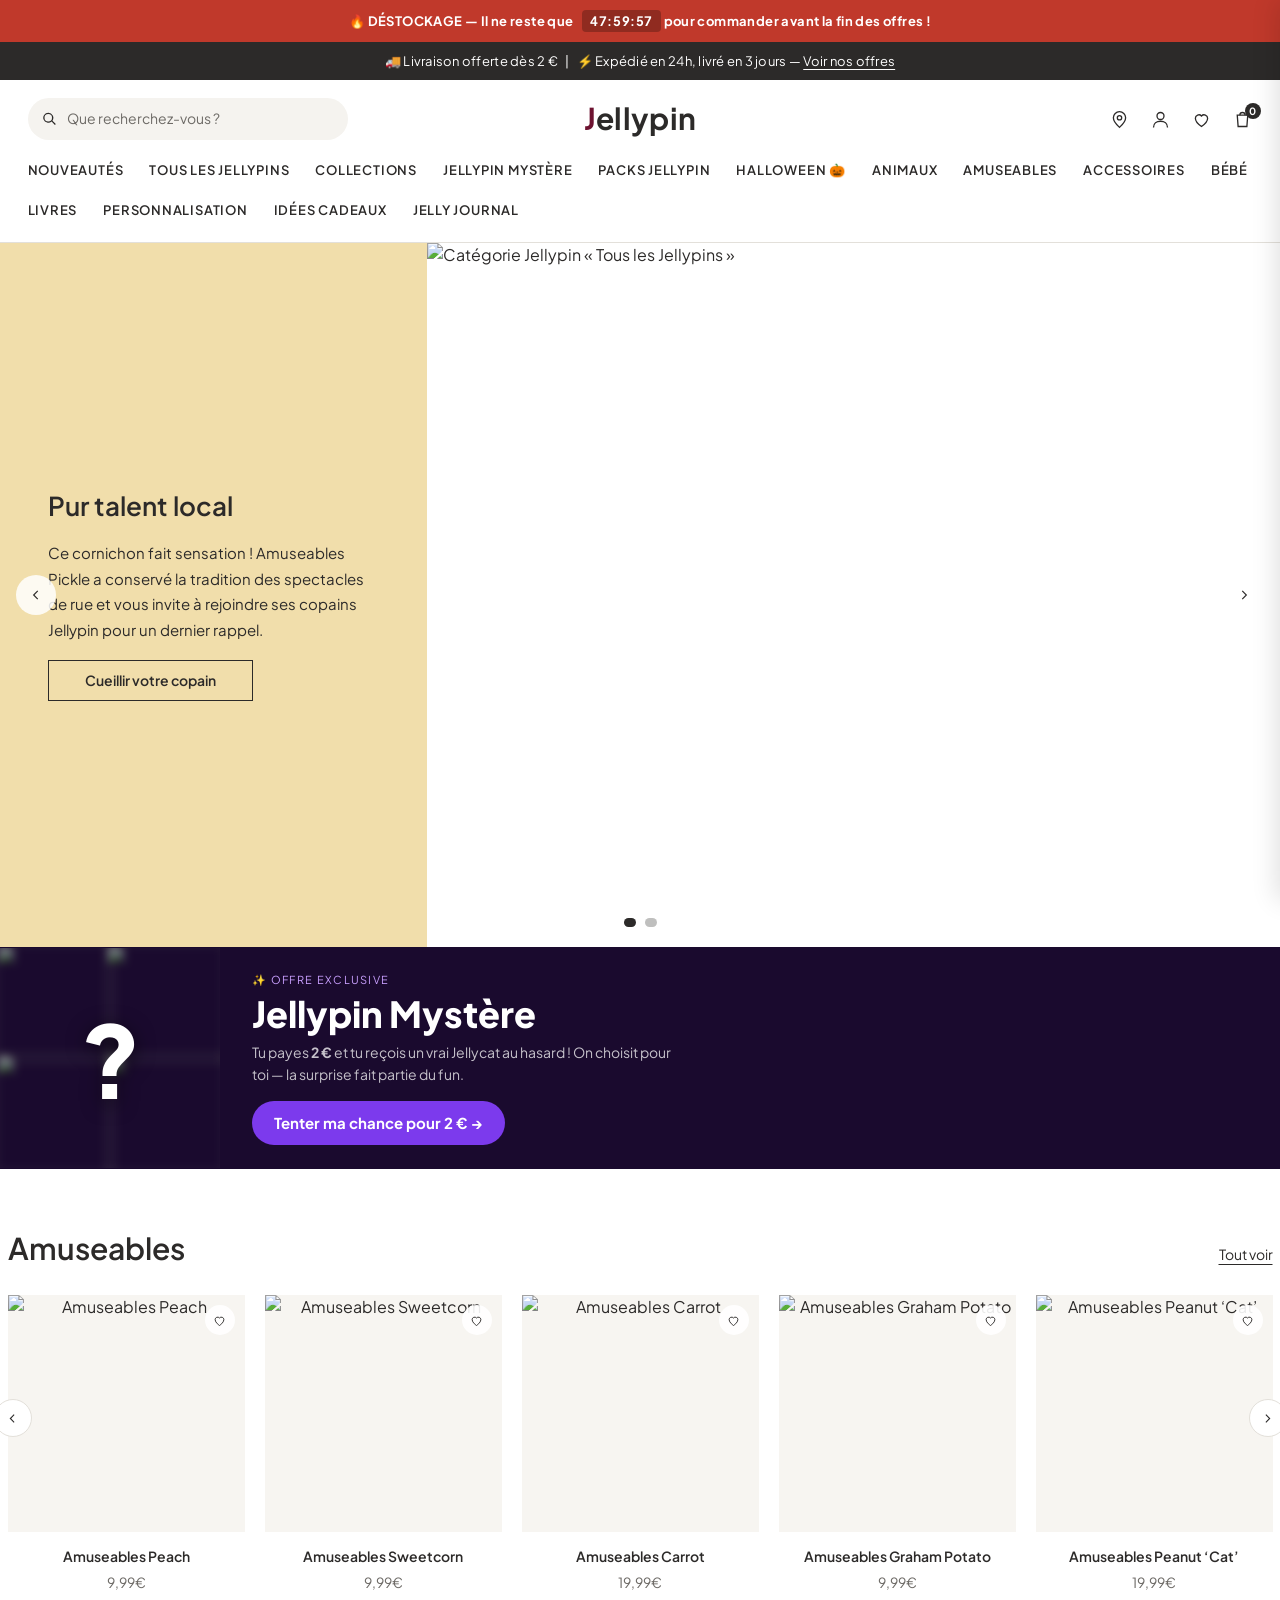
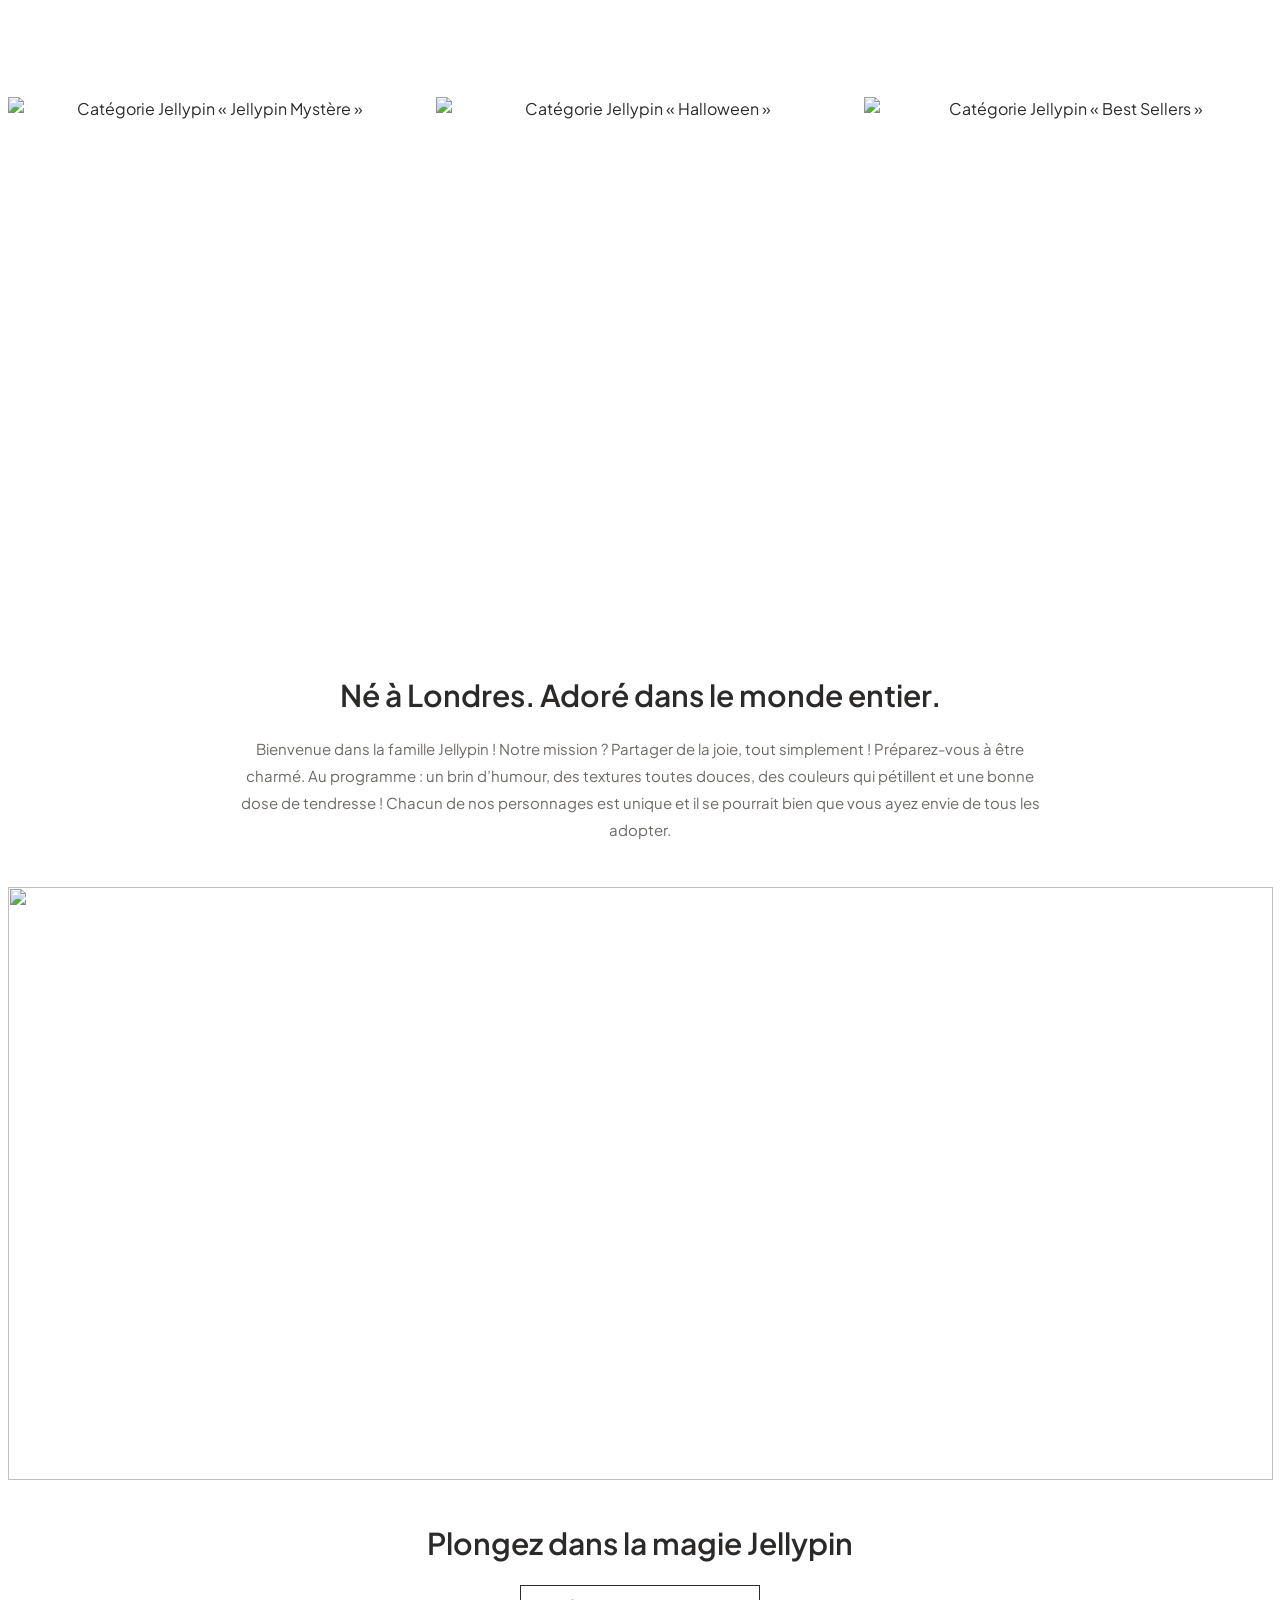
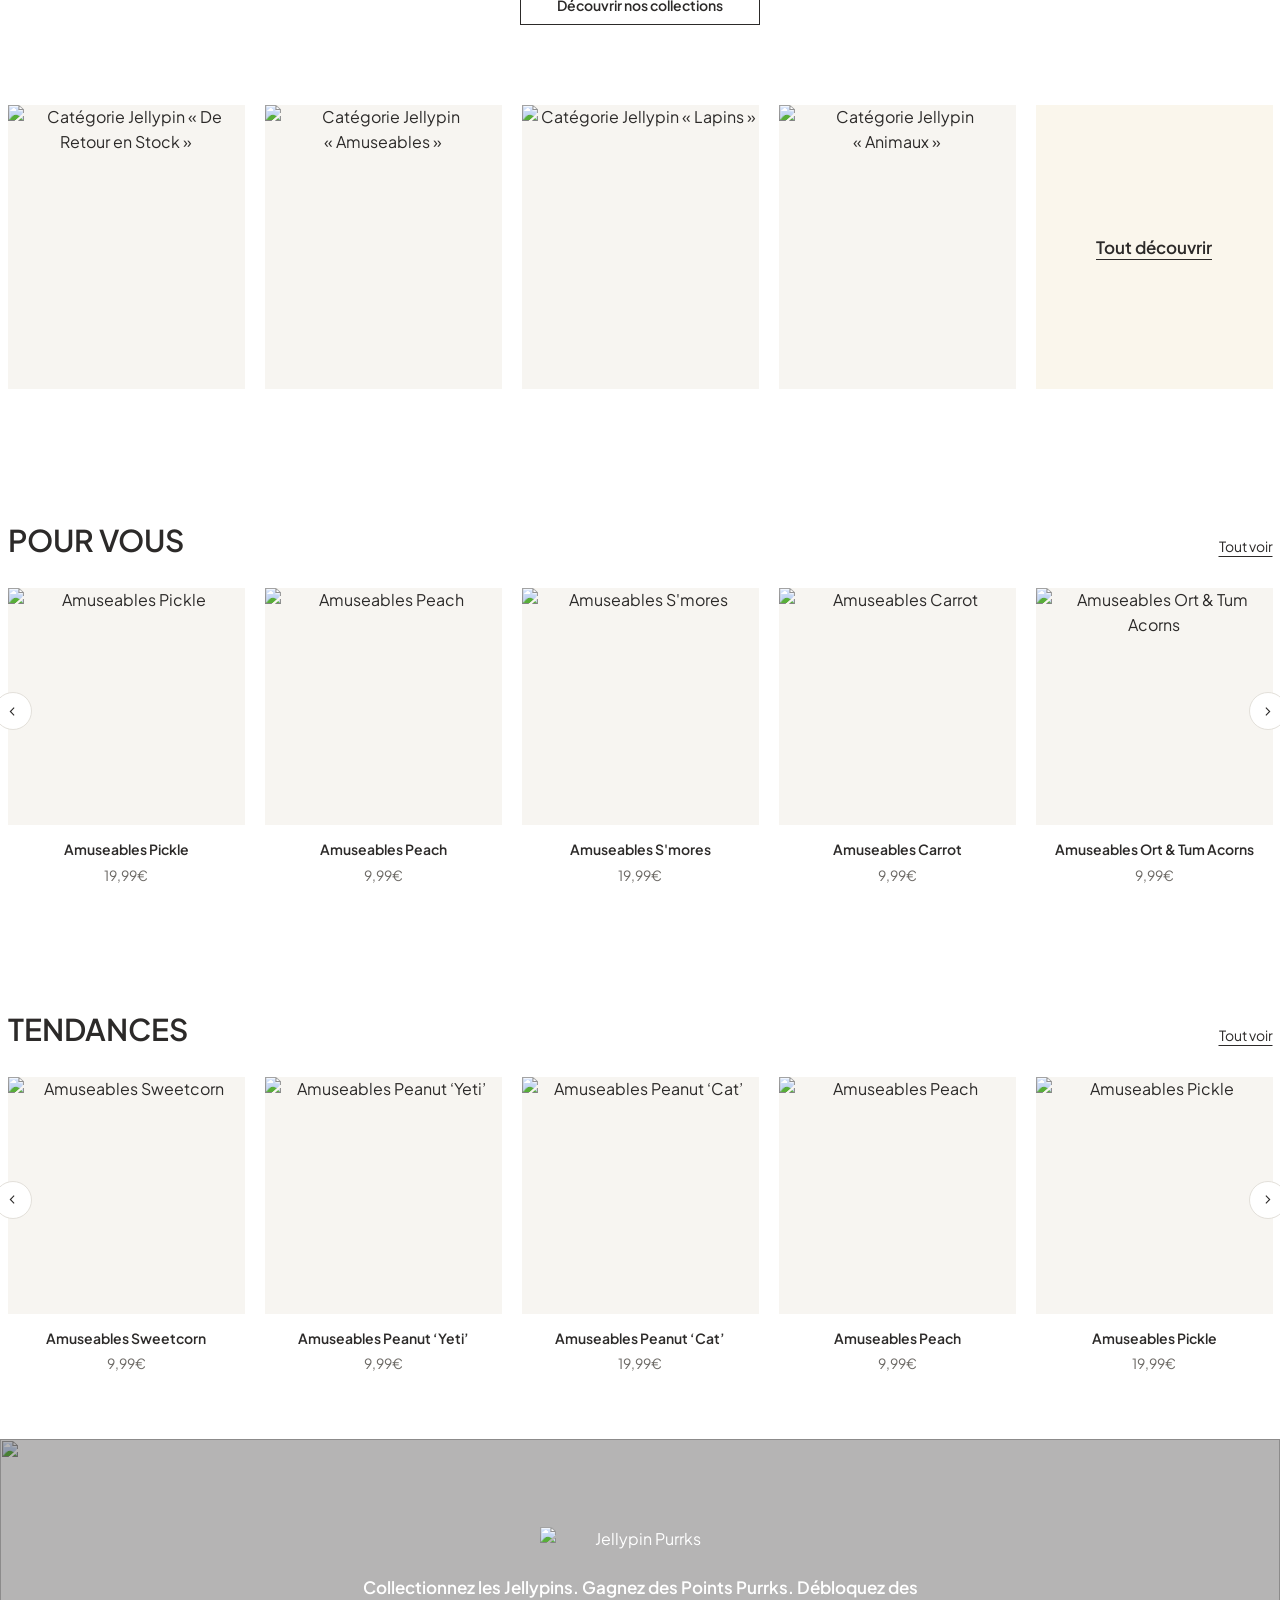
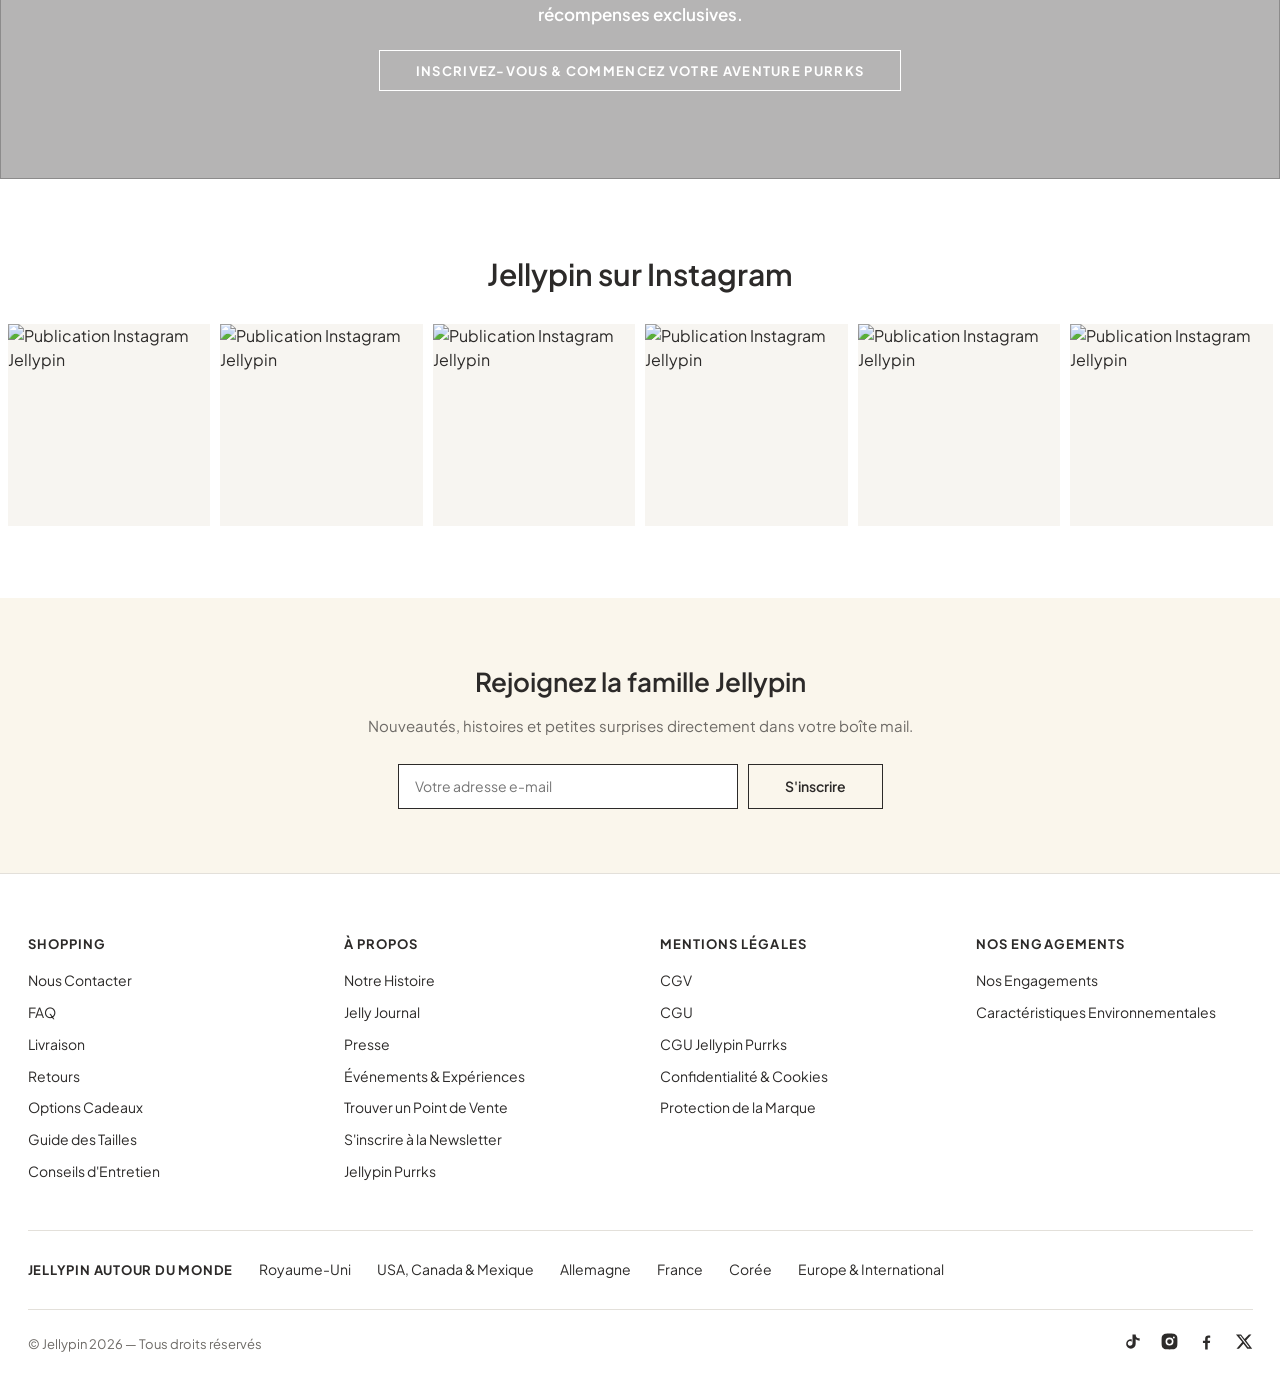
==== commit dd8296dd: "Mystere banner : collage 4 jellycats floutes + texte blind box Co-Authored-By: Claude Sonnet 4.6 <no" ====
--- a/index.html
+++ b/index.html
@@ -122,14 +122,19 @@
      ==================================================================== -->
 <a class="mystere-banner" href="category.html?c=mystere">
   <div class="mystere-banner__img">
-    <img src="https://cdn11.bigcommerce.com/s-dt3q8edcif/images/stencil/500x500/products/329/15945/A6PEACH__95074.1763051157.jpg" alt="Jellypin Mystère">
+    <div class="mystere-banner__collage">
+      <img src="https://cdn11.bigcommerce.com/s-dt3q8edcif/images/stencil/500x500/products/329/15945/A6PEACH__95074.1763051157.jpg" alt="">
+      <img src="https://cdn11.bigcommerce.com/s-dt3q8edcif/images/stencil/500x500/products/1951/16112/A4SWEE__10188.1765311964.jpg" alt="">
+      <img src="https://cdn11.bigcommerce.com/s-dt3q8edcif/images/stencil/500x500/products/332/7947/A6POT__33058.1755712199.jpg" alt="">
+      <img src="https://cdn11.bigcommerce.com/s-dt3q8edcif/images/stencil/500x500/products/331/7933/A6PIC__22611.1755712199.jpg" alt="">
+    </div>
     <span class="mystere-banner__qmark">?</span>
   </div>
   <div class="mystere-banner__body">
-    <p class="mystere-banner__label">Nouveauté exclusive</p>
+    <p class="mystere-banner__label">✨ Offre exclusive</p>
     <h2 class="mystere-banner__title">Jellypin Mystère</h2>
-    <p class="mystere-banner__sub">Vous ne choisissez pas votre Jellypin&hellip; c'est lui qui vous choisit&nbsp;!</p>
-    <span class="mystere-banner__cta">Découvrir dès <strong>2&nbsp;&euro;</strong> &rarr;</span>
+    <p class="mystere-banner__sub">Tu payes <strong>2&nbsp;&euro;</strong> et tu reçois un vrai Jellycat au hasard&nbsp;! On choisit pour toi — la surprise fait partie du fun.</p>
+    <span class="mystere-banner__cta">Tenter ma chance pour 2&nbsp;&euro; &rarr;</span>
   </div>
 </a>
 
--- a/styles.css
+++ b/styles.css
@@ -742,12 +742,19 @@
   height:220px;
   overflow:hidden;
 }
-.mystere-banner__img img{
+.mystere-banner__collage{
+  display:grid;
+  grid-template-columns:1fr 1fr;
+  grid-template-rows:1fr 1fr;
+  width:100%;
+  height:100%;
+}
+.mystere-banner__collage img{
   width:100%;
   height:100%;
   object-fit:cover;
-  filter:blur(3px) brightness(.6);
-  transform:scale(1.05);
+  filter:blur(4px) brightness(.5);
+  transform:scale(1.08);
 }
 .mystere-banner__qmark{
   position:absolute;
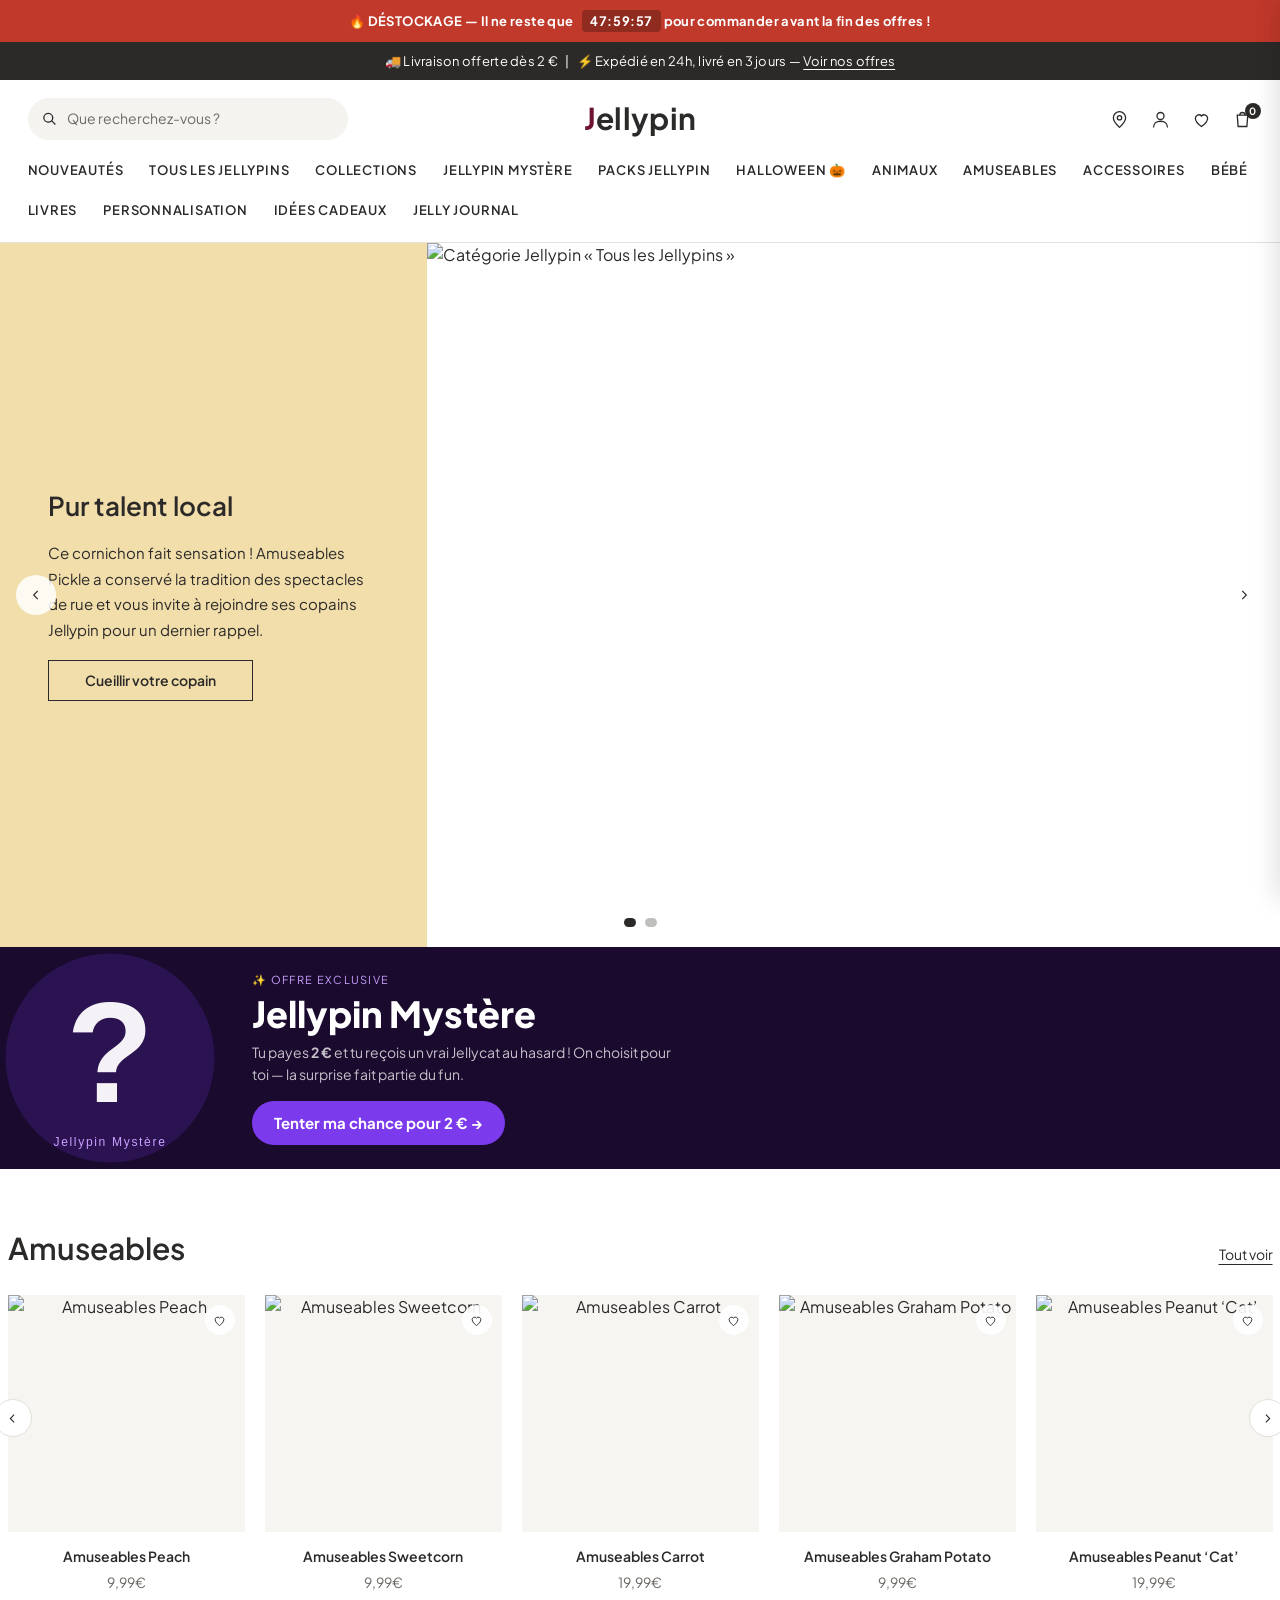
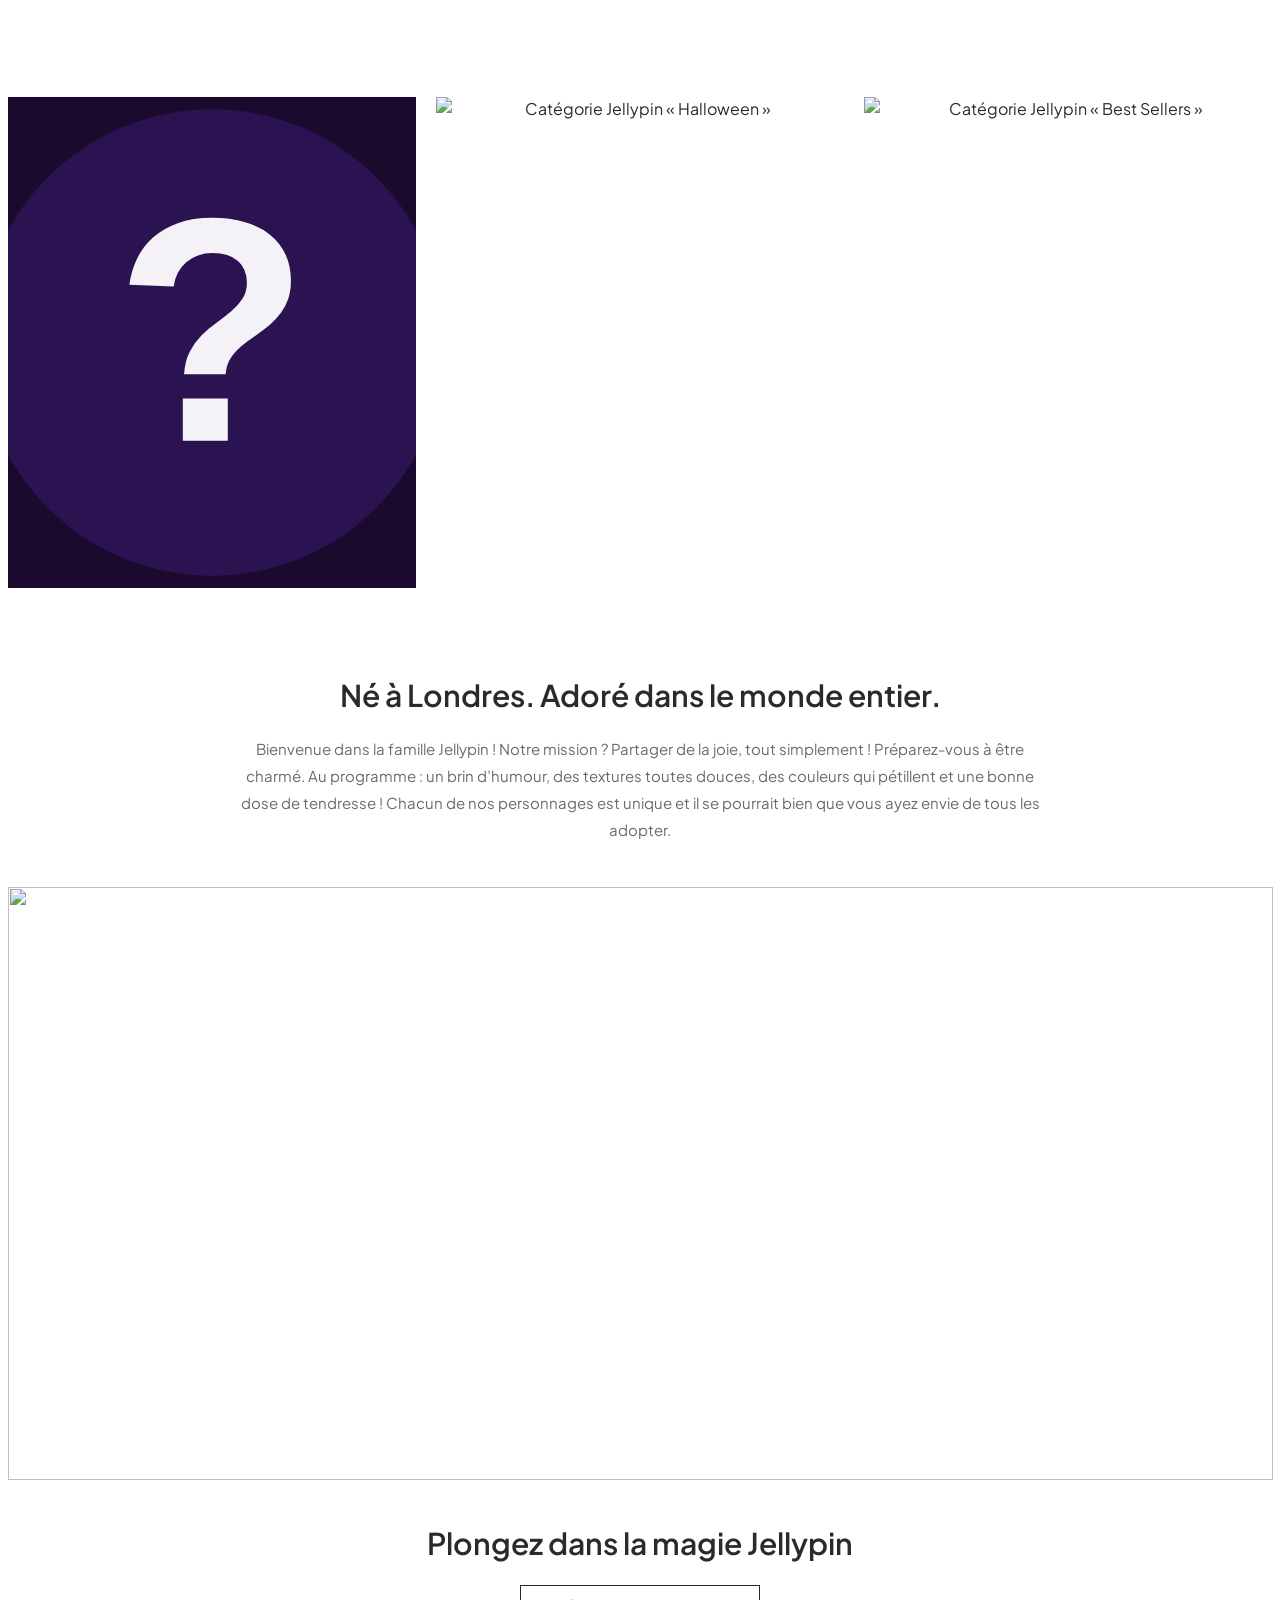
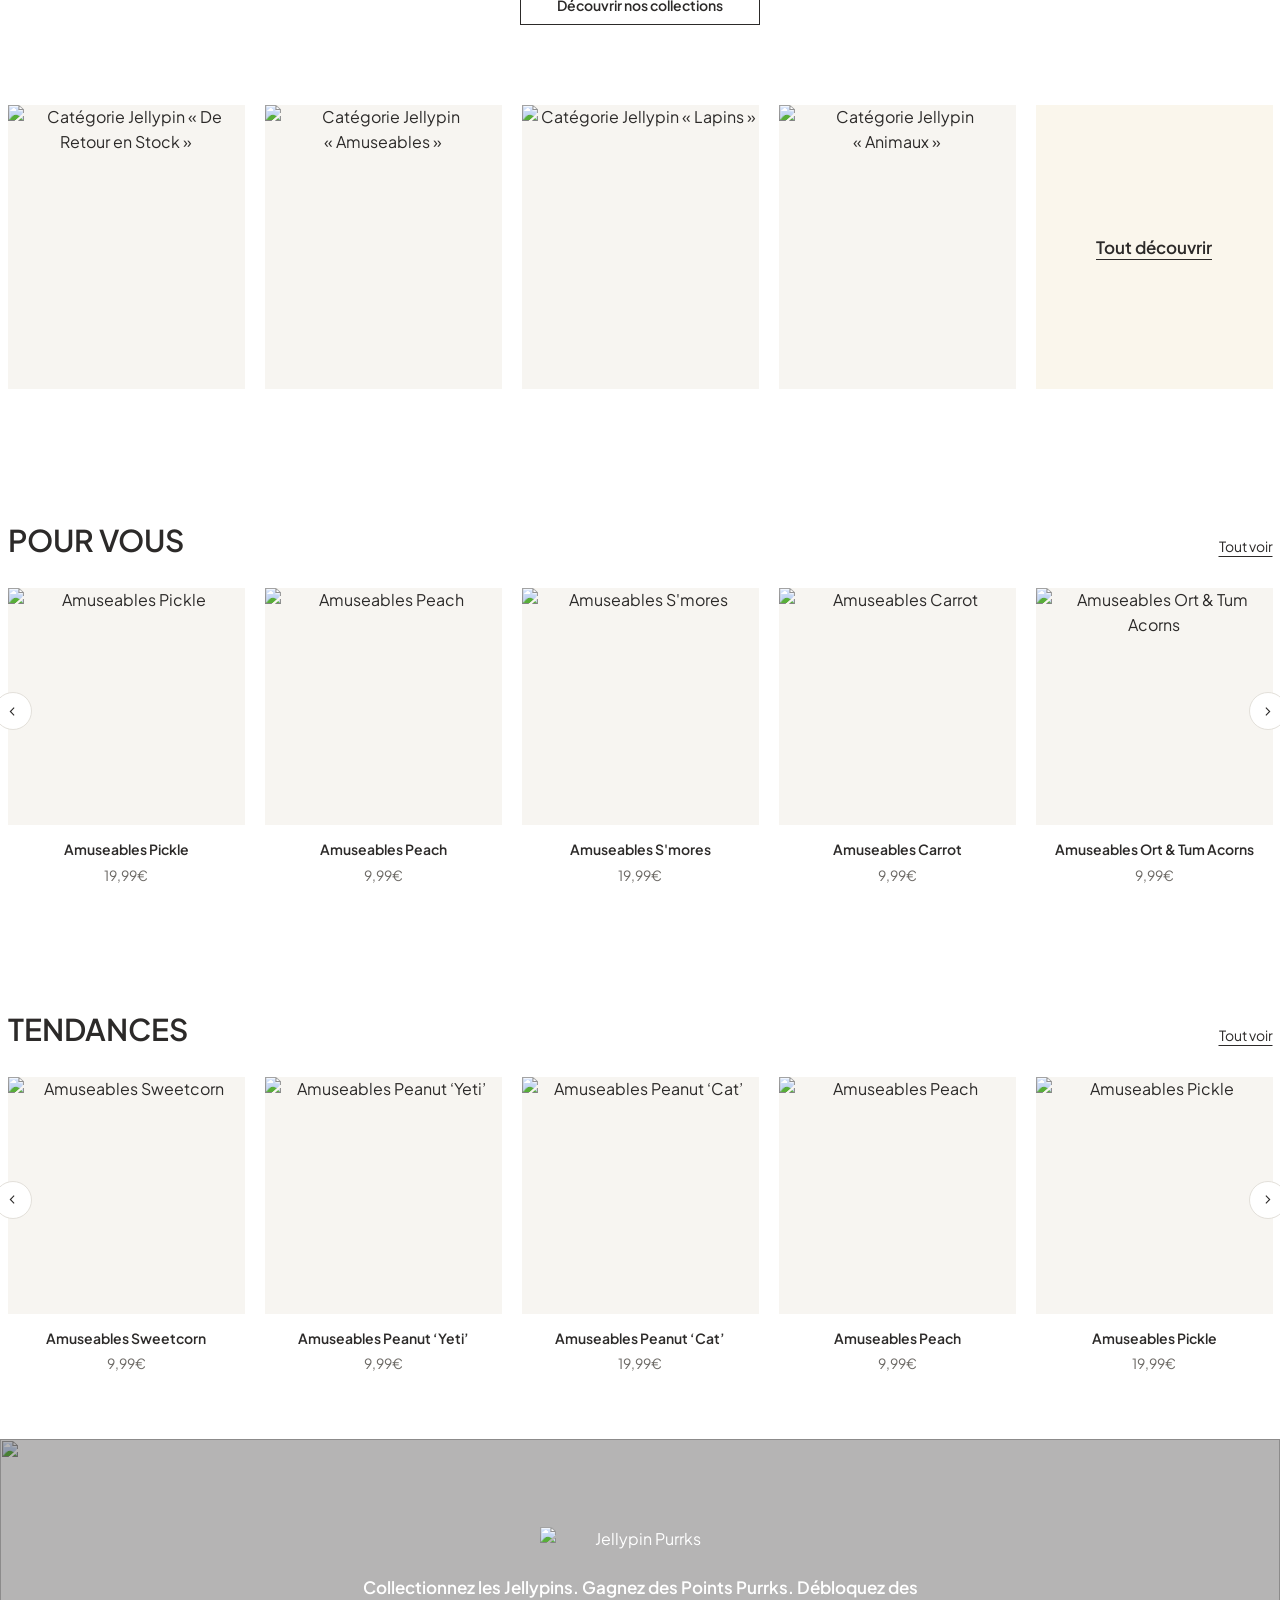
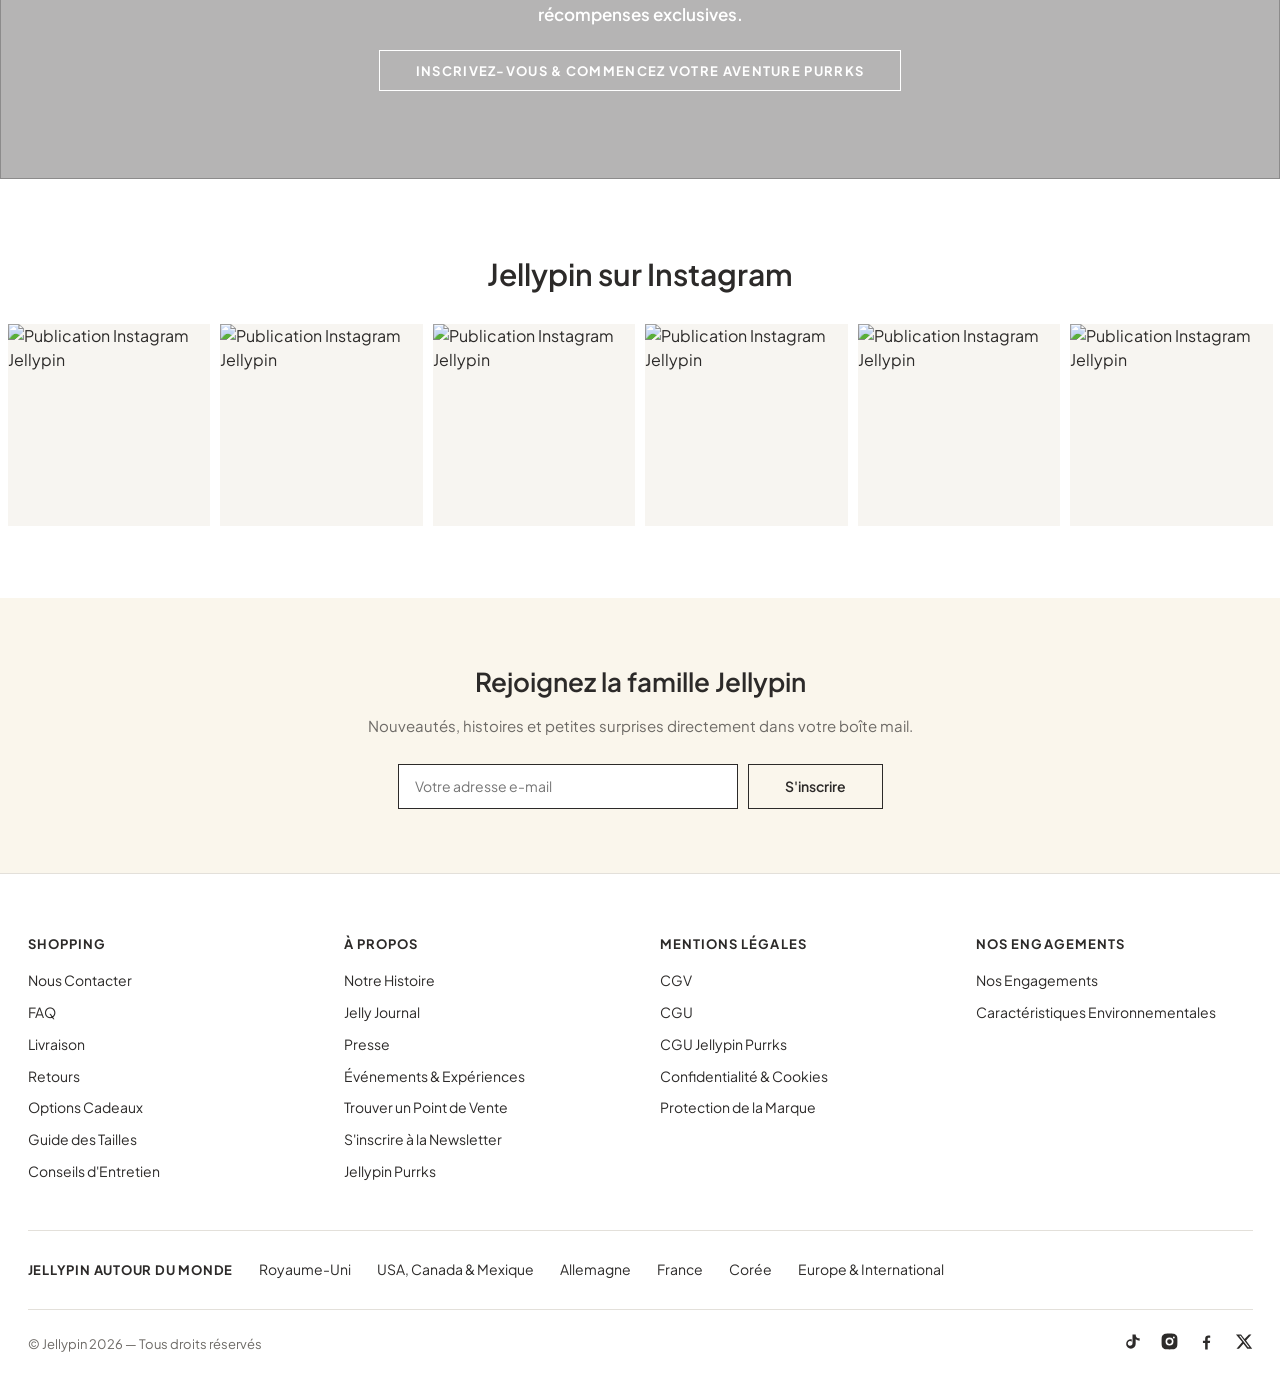
==== commit a87a89d1: "Mystere : fiche produit directe, silhouette lapin noir + point interrogation Co-Authored-By: Claude " ====
--- a/index.html
+++ b/index.html
@@ -61,7 +61,7 @@
       <li><a href="category.html?c=nouveautes">Nouveautés</a></li>
       <li><a href="category.html?c=tous-les-jellypins">Tous les Jellypins</a></li>
       <li><a href="category.html?c=collections">Collections</a></li>
-      <li><a href="category.html?c=mystere">Jellypin Myst&egrave;re</a></li>
+      <li><a href="product.html?p=jellypin-mystere">Jellypin Myst&egrave;re</a></li>
       <li><a href="category.html?c=packs-jellypin">Packs Jellypin</a></li>
       <li><a href="category.html?c=halloween">Halloween &#127875;</a></li>
       <li><a href="category.html?c=animaux">Animaux</a></li>
@@ -120,15 +120,9 @@
 <!-- ====================================================================
      Bannière Jellypin Mystère
      ==================================================================== -->
-<a class="mystere-banner" href="category.html?c=mystere">
+<a class="mystere-banner" href="product.html?p=jellypin-mystere">
   <div class="mystere-banner__img">
-    <div class="mystere-banner__collage">
-      <img src="https://cdn11.bigcommerce.com/s-dt3q8edcif/images/stencil/500x500/products/329/15945/A6PEACH__95074.1763051157.jpg" alt="">
-      <img src="https://cdn11.bigcommerce.com/s-dt3q8edcif/images/stencil/500x500/products/1951/16112/A4SWEE__10188.1765311964.jpg" alt="">
-      <img src="https://cdn11.bigcommerce.com/s-dt3q8edcif/images/stencil/500x500/products/332/7947/A6POT__33058.1755712199.jpg" alt="">
-      <img src="https://cdn11.bigcommerce.com/s-dt3q8edcif/images/stencil/500x500/products/331/7933/A6PIC__22611.1755712199.jpg" alt="">
-    </div>
-    <span class="mystere-banner__qmark">?</span>
+    <img src="data:image/svg+xml,%3Csvg xmlns='http://www.w3.org/2000/svg' viewBox='0 0 400 400'%3E%3Crect width='400' height='400' fill='%231a0a2e'/%3E%3Ccircle cx='200' cy='200' r='190' fill='%237c3aed' opacity='.18'/%3E%3Ctext x='200' y='280' text-anchor='middle' font-size='260' font-weight='900' fill='white' font-family='Arial,sans-serif' opacity='.95'%3E%3F%3C/text%3E%3Ctext x='200' y='360' text-anchor='middle' font-size='22' fill='%23c9a0ff' font-family='Arial,sans-serif' letter-spacing='3'%3EJellypin Myst%C3%A8re%3C/text%3E%3C/svg%3E" alt="Jellypin Mystère" style="filter:none;transform:none;">
   </div>
   <div class="mystere-banner__body">
     <p class="mystere-banner__label">✨ Offre exclusive</p>
@@ -248,9 +242,9 @@
 <section class="trio container" aria-label="Catégories à la une">
   <div class="trio__grid">
 
-    <a class="trio__item" href="category.html?c=mystere">
-      <figure>
-        <img src="https://jellyween.com/__l5e/assets-v1/920f031a-9b08-426c-8b30-a71558013e94/bubbling-cauldron.jpg" alt="Catégorie Jellypin &laquo;&nbsp;Jellypin Mystère&nbsp;&raquo;" loading="lazy">
+    <a class="trio__item" href="product.html?p=jellypin-mystere">
+      <figure>
+        <img src="data:image/svg+xml,%3Csvg xmlns='http://www.w3.org/2000/svg' viewBox='0 0 400 400'%3E%3Crect width='400' height='400' fill='%231a0a2e'/%3E%3Ccircle cx='200' cy='200' r='190' fill='%237c3aed' opacity='.18'/%3E%3Ctext x='200' y='280' text-anchor='middle' font-size='260' font-weight='900' fill='white' font-family='Arial,sans-serif' opacity='.95'%3E%3F%3C/text%3E%3C/svg%3E" alt="Catégorie Jellypin Mystère" loading="lazy">
         <figcaption>Jellypin Mystère <span class="trio__from">dès 2&nbsp;&euro;</span></figcaption>
       </figure>
     </a>
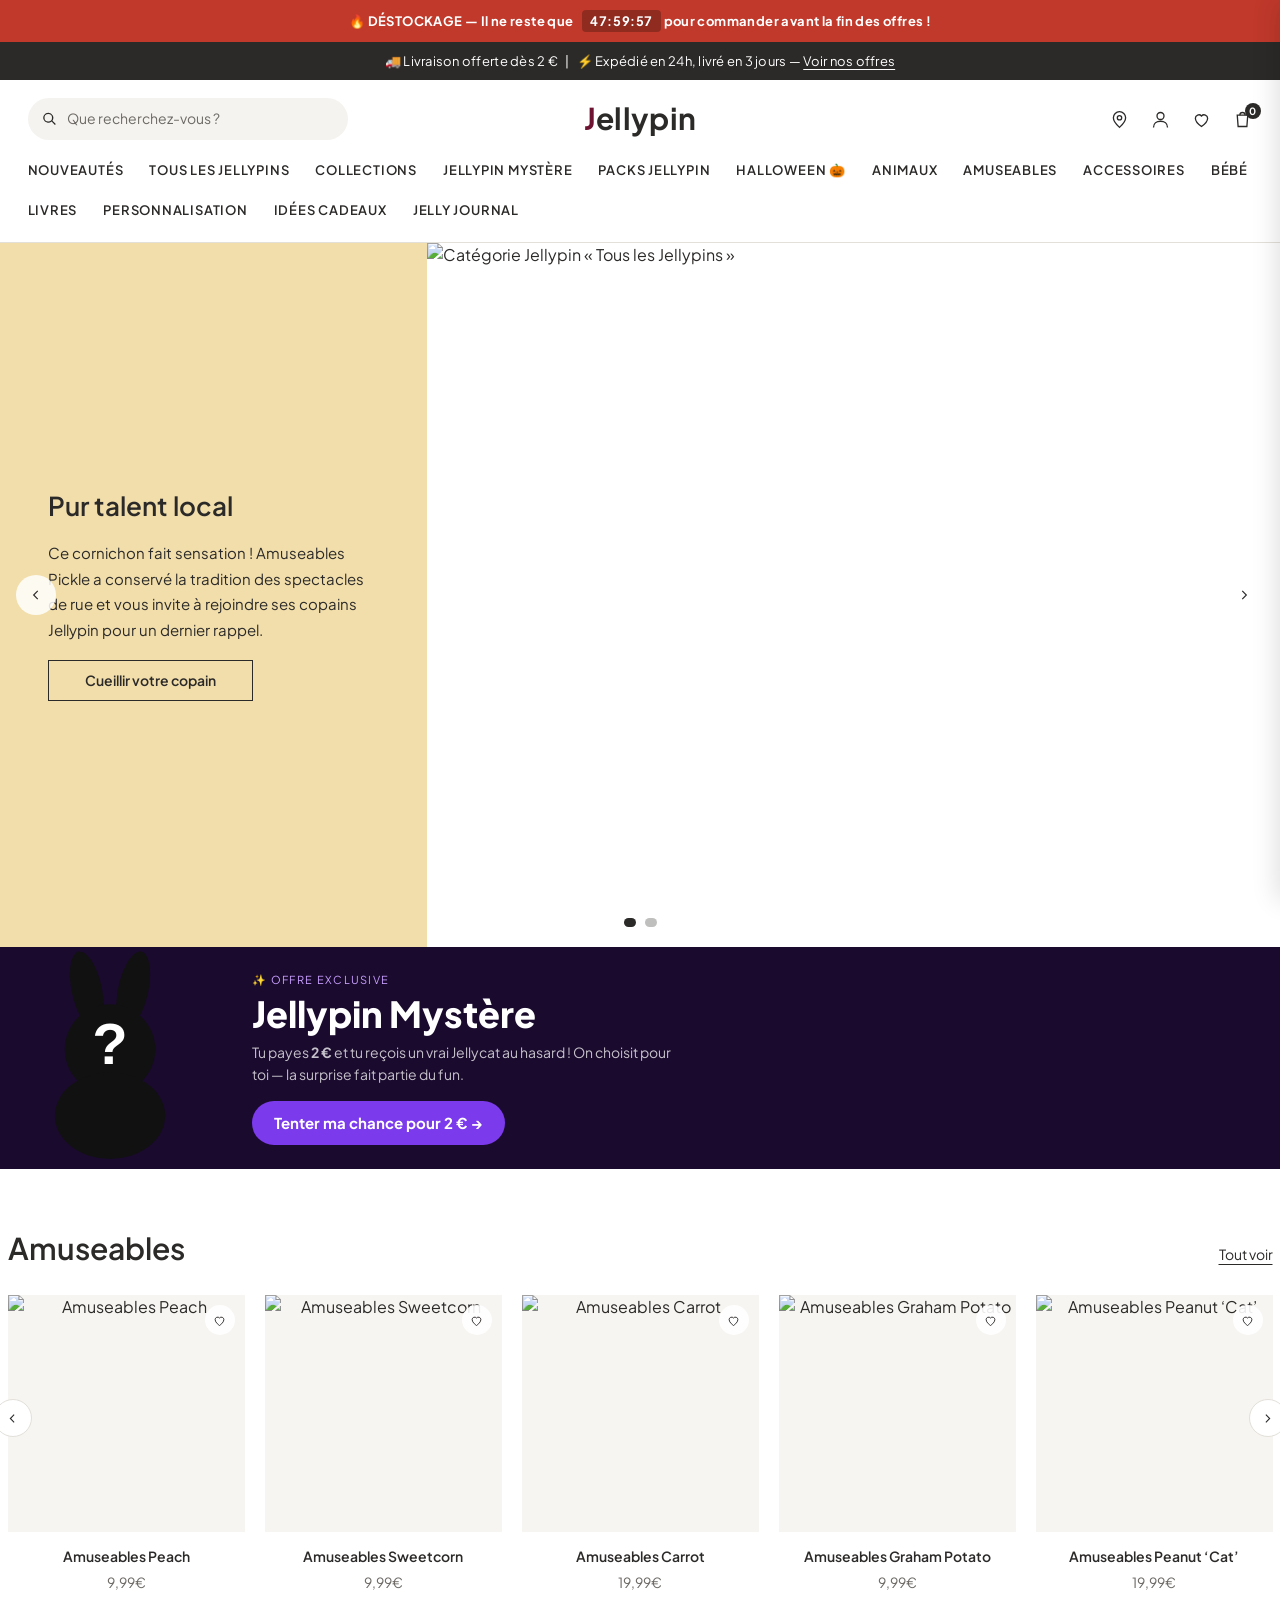
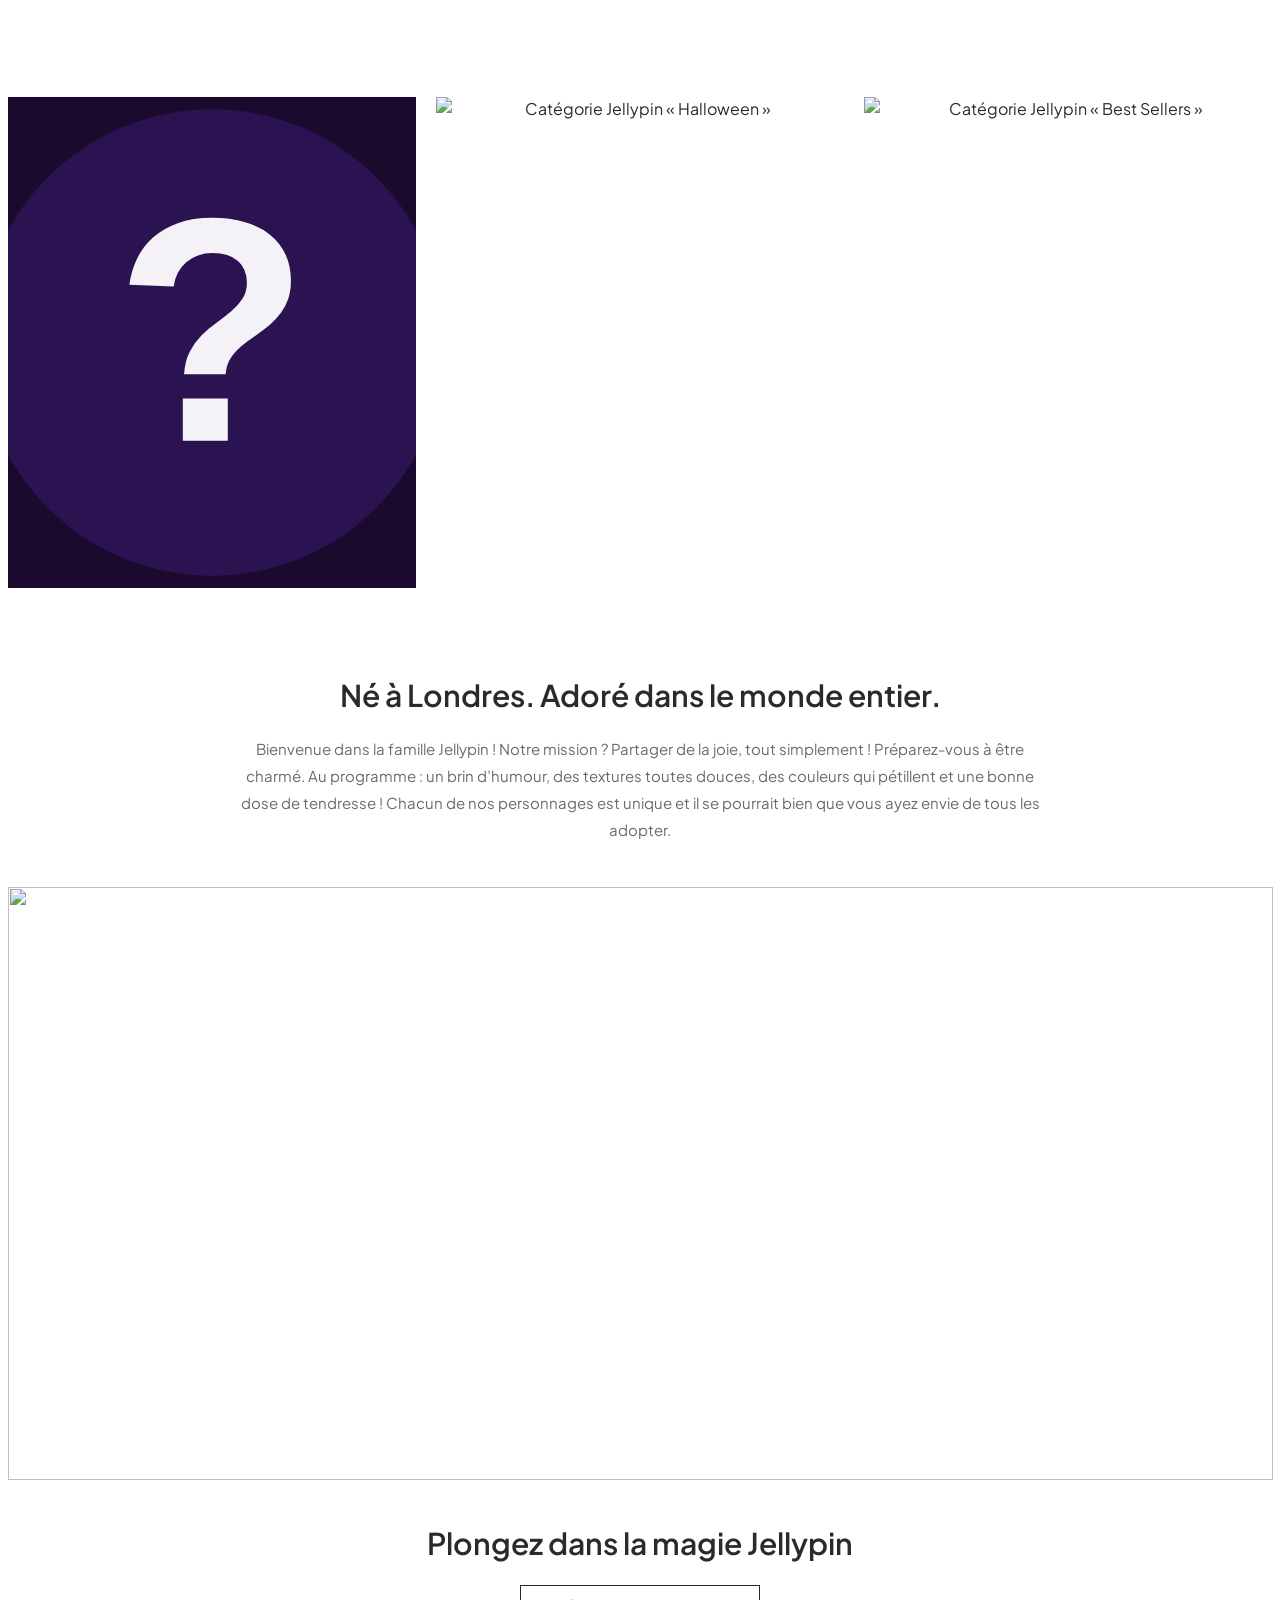
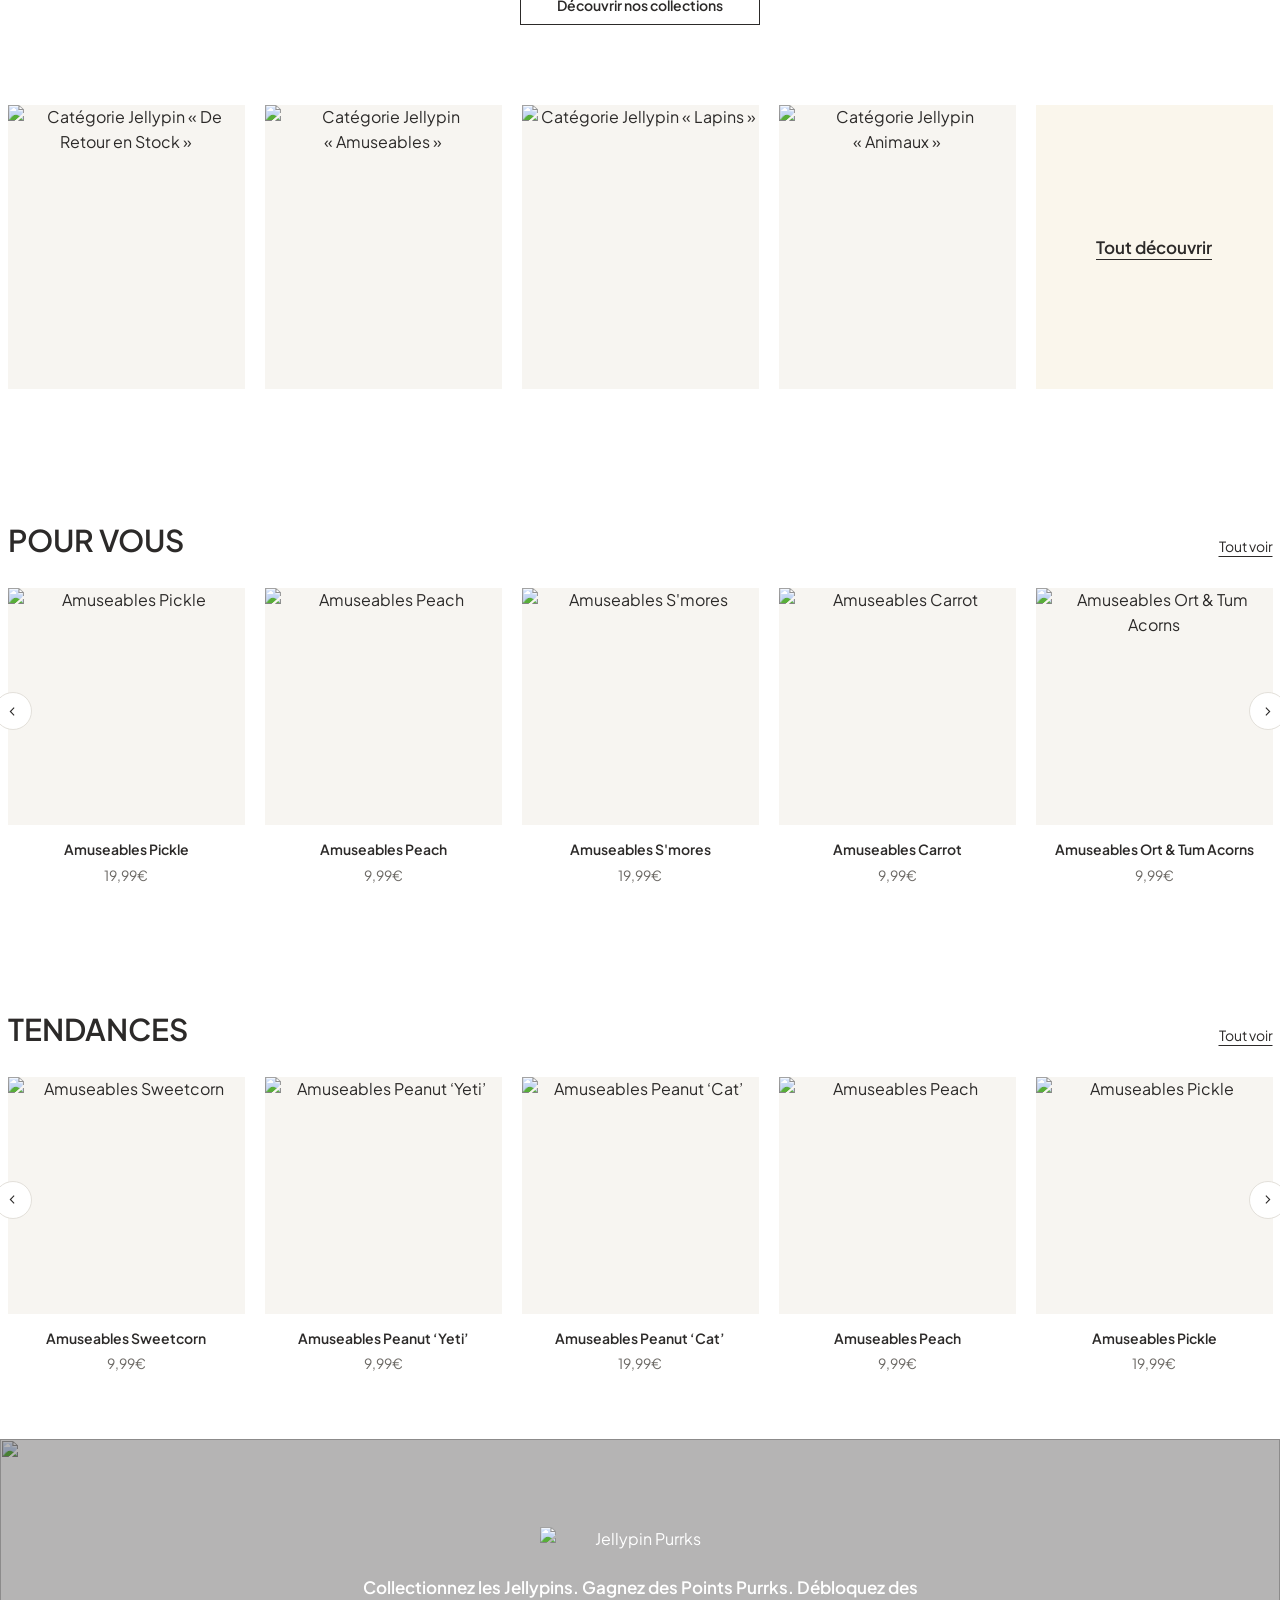
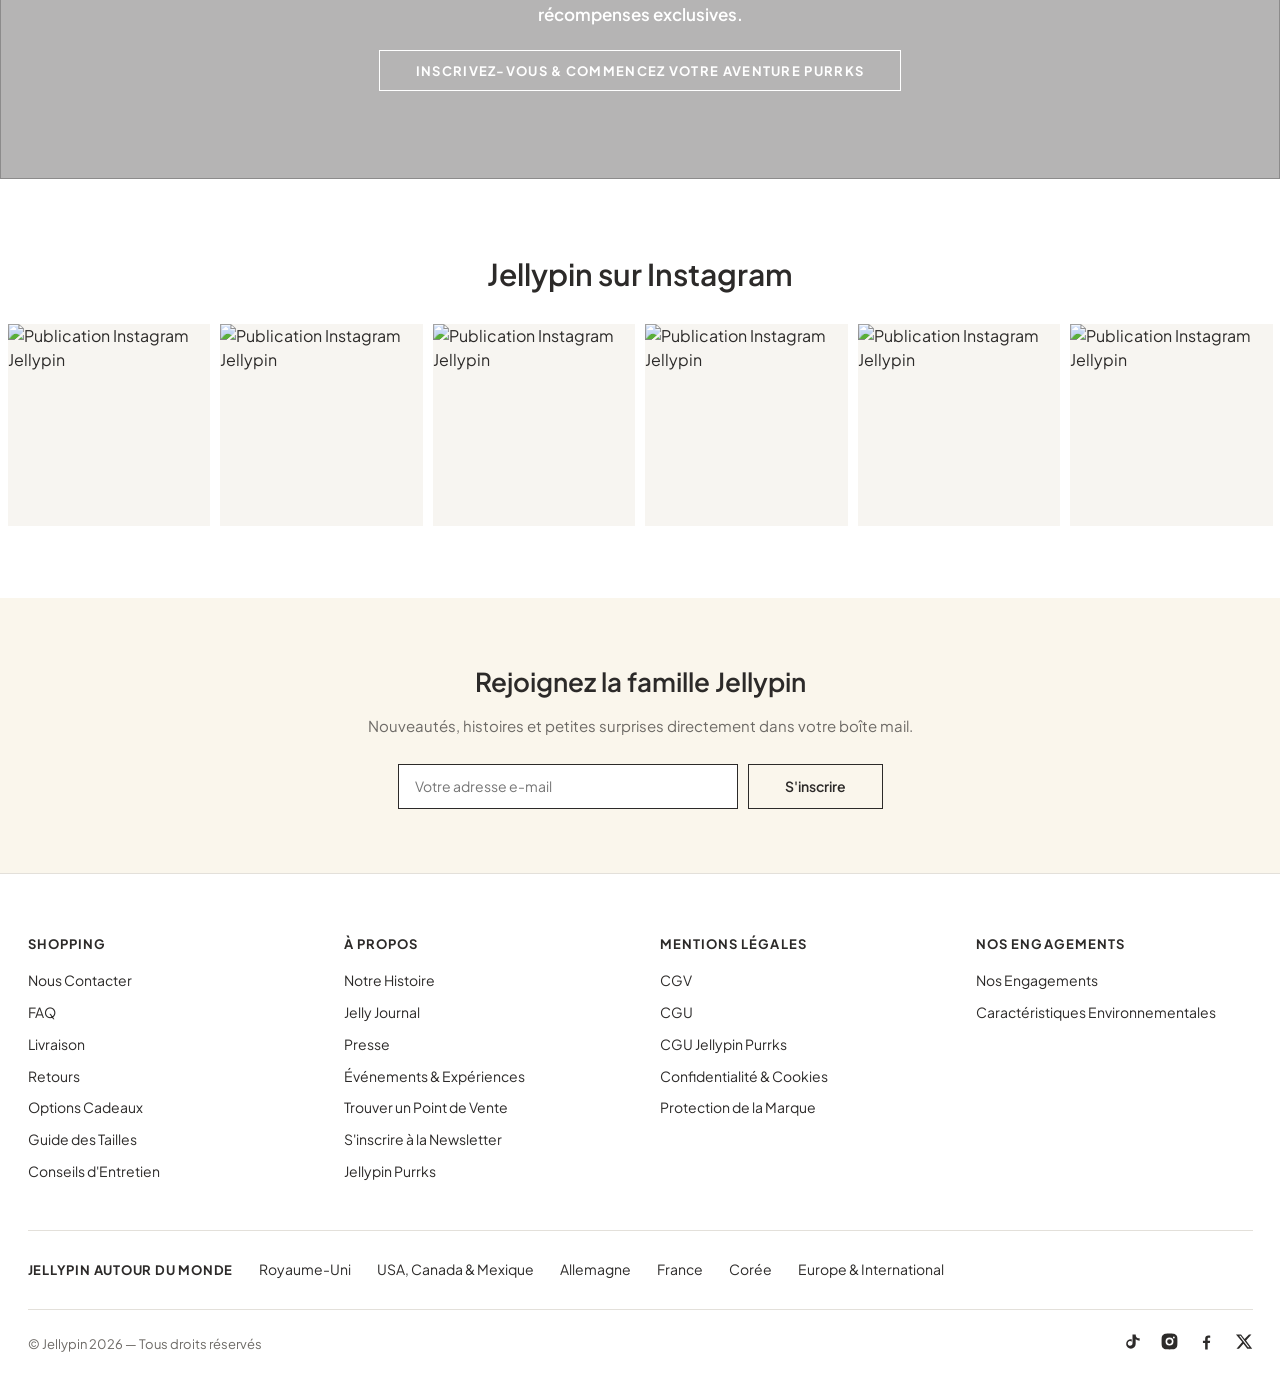
==== commit 405549b3: "Fix banniere mystere : point interrogation plus coupe sur mobile Co-Authored-By: Claude Sonnet 4.6 <" ====
--- a/index.html
+++ b/index.html
@@ -122,7 +122,7 @@
      ==================================================================== -->
 <a class="mystere-banner" href="product.html?p=jellypin-mystere">
   <div class="mystere-banner__img">
-    <img src="data:image/svg+xml,%3Csvg xmlns='http://www.w3.org/2000/svg' viewBox='0 0 400 400'%3E%3Crect width='400' height='400' fill='%231a0a2e'/%3E%3Ccircle cx='200' cy='200' r='190' fill='%237c3aed' opacity='.18'/%3E%3Ctext x='200' y='280' text-anchor='middle' font-size='260' font-weight='900' fill='white' font-family='Arial,sans-serif' opacity='.95'%3E%3F%3C/text%3E%3Ctext x='200' y='360' text-anchor='middle' font-size='22' fill='%23c9a0ff' font-family='Arial,sans-serif' letter-spacing='3'%3EJellypin Myst%C3%A8re%3C/text%3E%3C/svg%3E" alt="Jellypin Mystère" style="filter:none;transform:none;">
+    <img src="data:image/svg+xml,%3Csvg xmlns='http://www.w3.org/2000/svg' viewBox='0 0 300 380'%3E%3Crect width='300' height='380' fill='%231a0a2e'/%3E%3Cellipse cx='110' cy='72' rx='26' ry='68' fill='%23111' transform='rotate(-12 110 72)'/%3E%3Cellipse cx='190' cy='72' rx='26' ry='68' fill='%23111' transform='rotate(12 190 72)'/%3E%3Ccircle cx='150' cy='175' r='78' fill='%23111'/%3E%3Cellipse cx='150' cy='290' rx='95' ry='75' fill='%23111'/%3E%3Ctext x='150' y='200' text-anchor='middle' font-size='100' font-weight='900' fill='white' font-family='Arial,sans-serif'%3E%3F%3C/text%3E%3C/svg%3E" alt="Jellypin Mystère">
   </div>
   <div class="mystere-banner__body">
     <p class="mystere-banner__label">✨ Offre exclusive</p>
--- a/styles.css
+++ b/styles.css
@@ -749,12 +749,11 @@
   width:100%;
   height:100%;
 }
-.mystere-banner__collage img{
+.mystere-banner__img img{
   width:100%;
   height:100%;
-  object-fit:cover;
-  filter:blur(4px) brightness(.5);
-  transform:scale(1.08);
+  object-fit:contain;
+  background:#1a0a2e;
 }
 .mystere-banner__qmark{
   position:absolute;
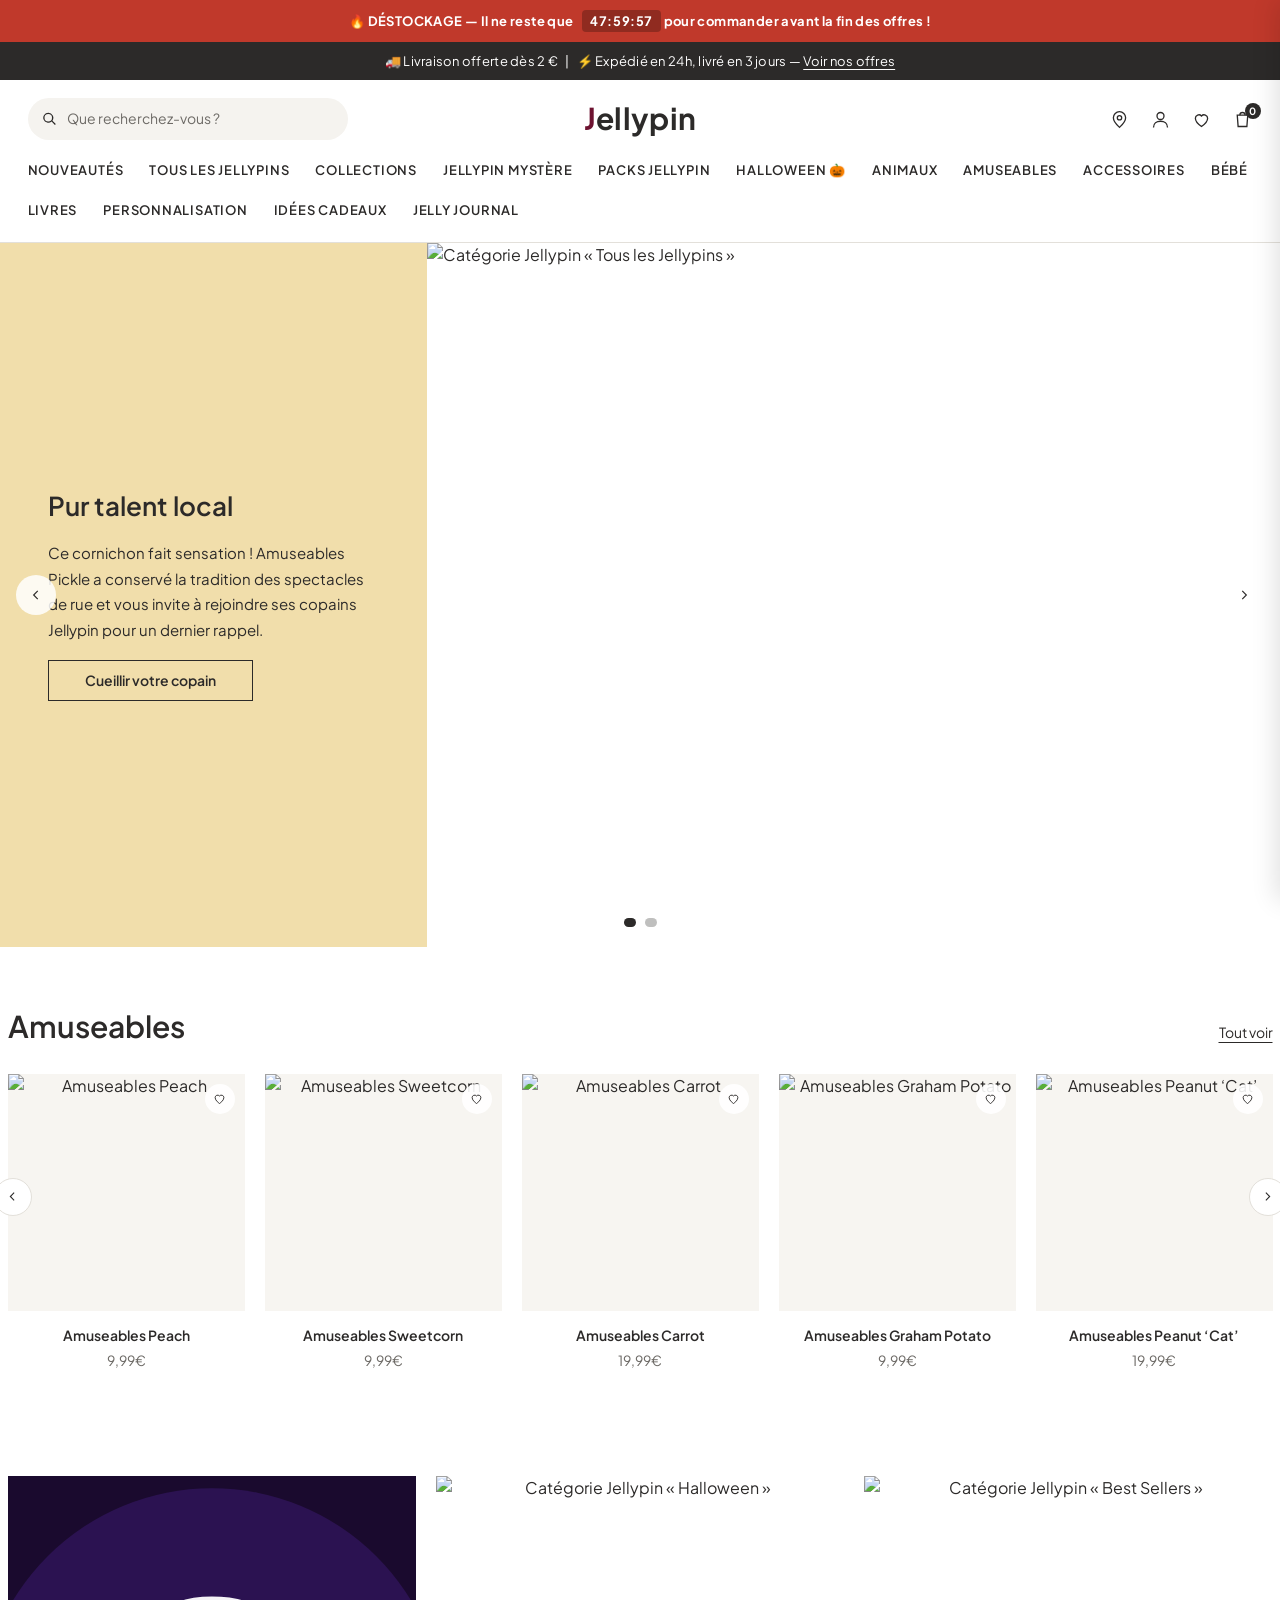
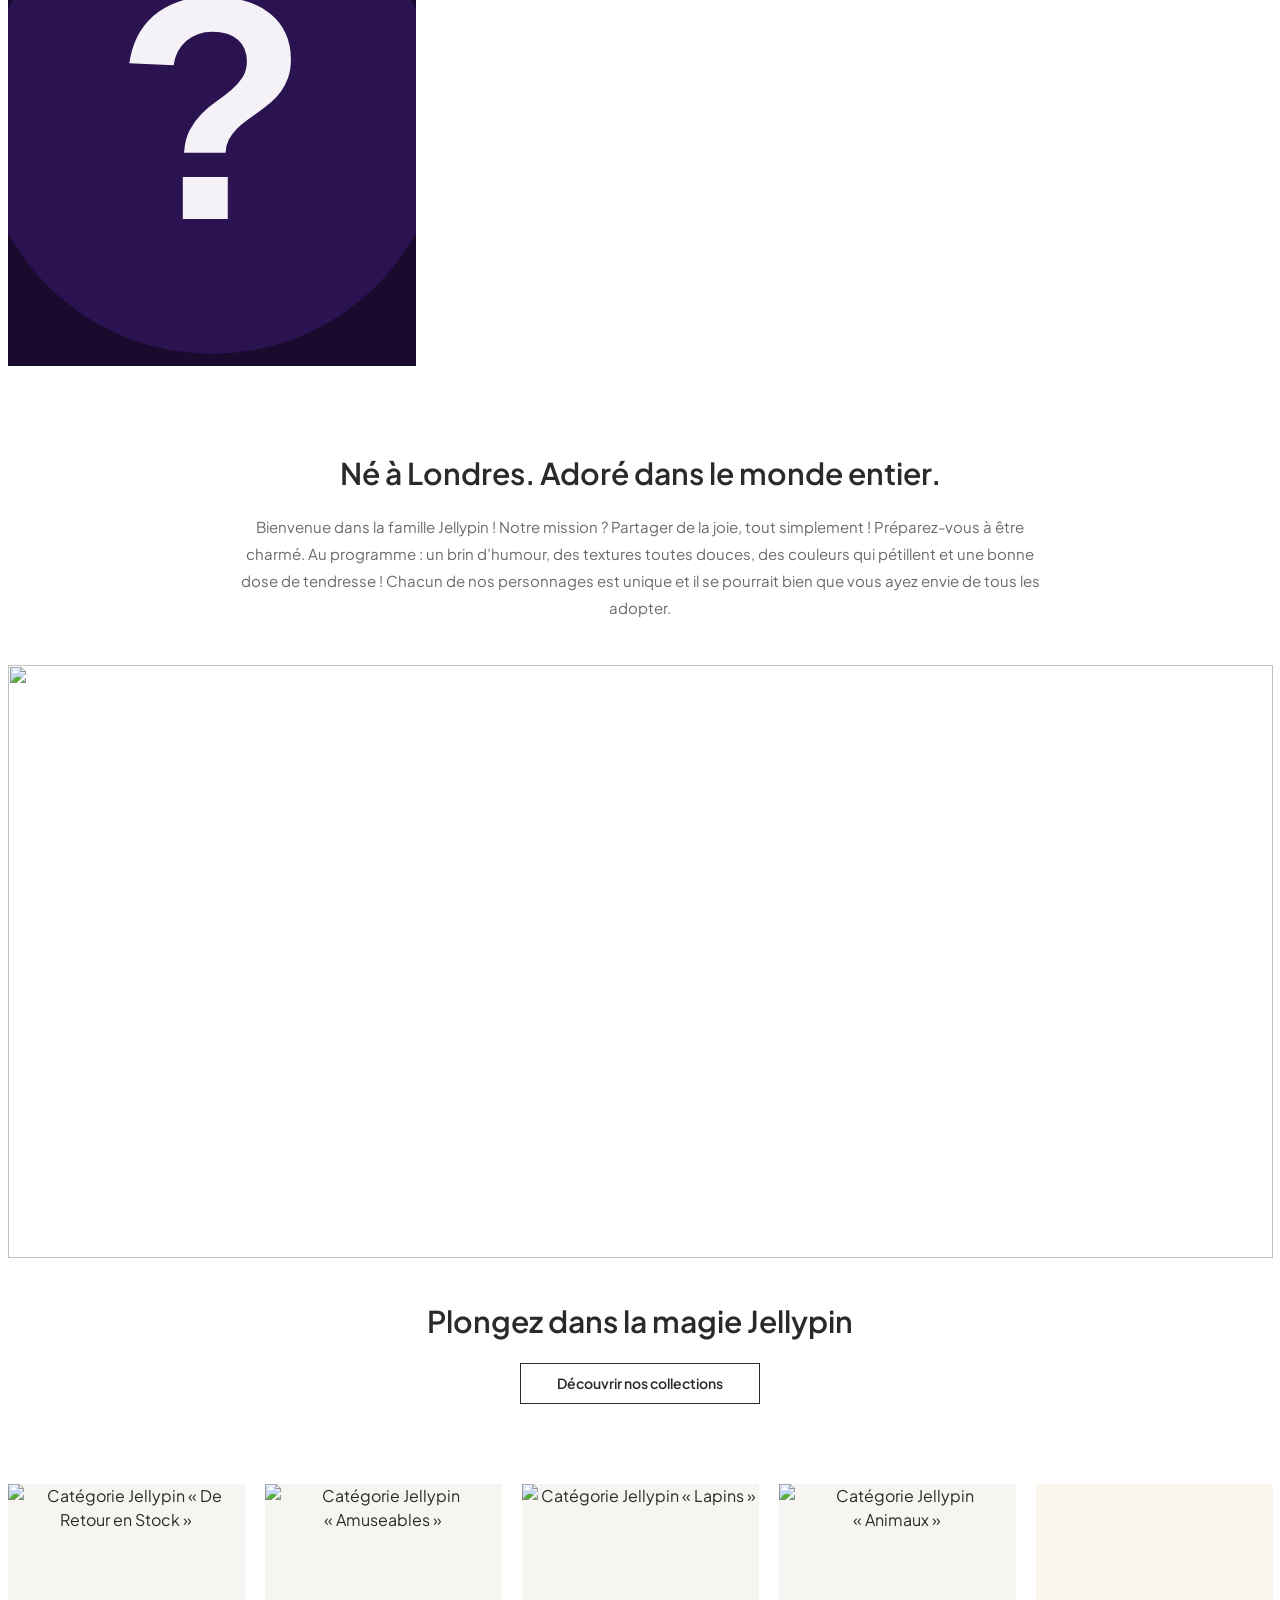
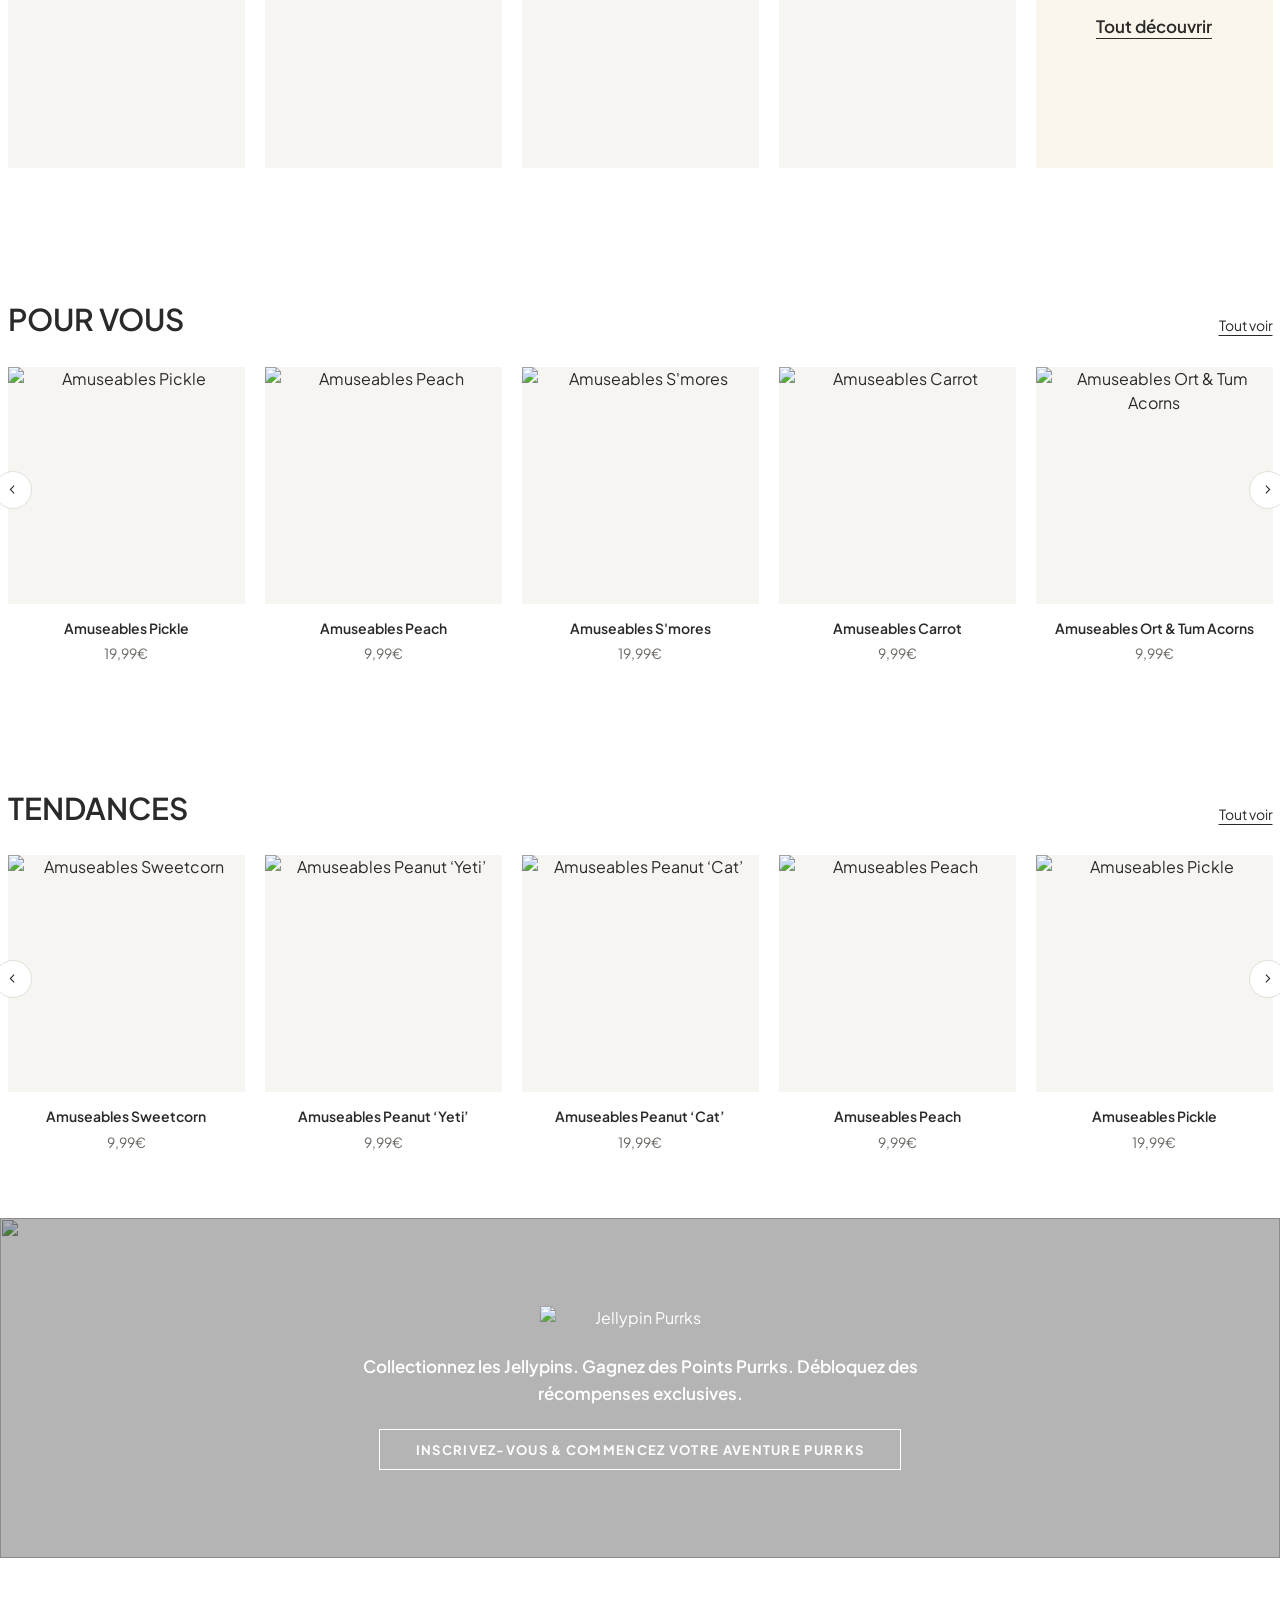
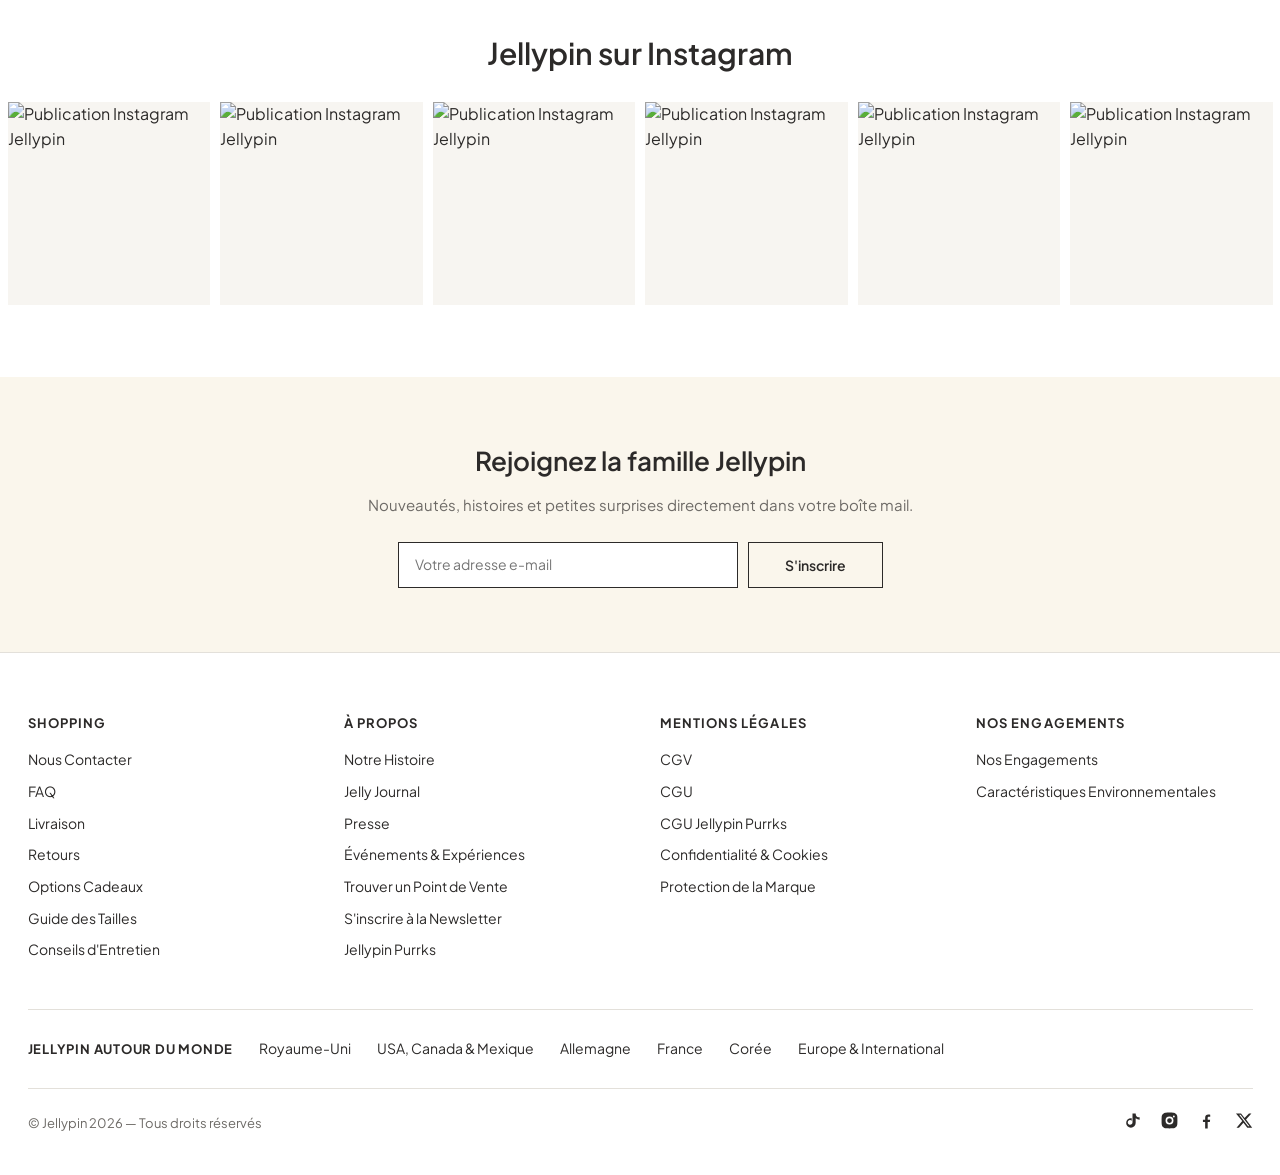
==== commit 3d230ba0: "Supprime banniere mystere, ajoute recherche mobile avec loupe Co-Authored-By: Claude Sonnet 4.6 <nor" ====
--- a/index.html
+++ b/index.html
@@ -40,6 +40,9 @@
     </a>
 
     <div class="header__actions">
+      <button class="search-toggle" aria-label="Rechercher" id="search-toggle">
+        <svg viewBox="0 0 24 24"><path d="M10 2a8 8 0 105.3 14l5.4 5.4 1.4-1.4-5.4-5.4A8 8 0 0010 2zm0 2a6 6 0 110 12 6 6 0 010-12z"/></svg>
+      </button>
       <a href="#" aria-label="Trouver un point de vente" title="Trouver un point de vente">
         <svg viewBox="0 0 24 24"><path d="M12 21s7-6.3 7-11a7 7 0 10-14 0c0 4.7 7 11 7 11z"/><circle cx="12" cy="10" r="2.5"/></svg>
       </a>
@@ -120,18 +123,6 @@
 <!-- ====================================================================
      Bannière Jellypin Mystère
      ==================================================================== -->
-<a class="mystere-banner" href="product.html?p=jellypin-mystere">
-  <div class="mystere-banner__img">
-    <img src="data:image/svg+xml,%3Csvg xmlns='http://www.w3.org/2000/svg' viewBox='0 0 300 380'%3E%3Crect width='300' height='380' fill='%231a0a2e'/%3E%3Cellipse cx='110' cy='72' rx='26' ry='68' fill='%23111' transform='rotate(-12 110 72)'/%3E%3Cellipse cx='190' cy='72' rx='26' ry='68' fill='%23111' transform='rotate(12 190 72)'/%3E%3Ccircle cx='150' cy='175' r='78' fill='%23111'/%3E%3Cellipse cx='150' cy='290' rx='95' ry='75' fill='%23111'/%3E%3Ctext x='150' y='200' text-anchor='middle' font-size='100' font-weight='900' fill='white' font-family='Arial,sans-serif'%3E%3F%3C/text%3E%3C/svg%3E" alt="Jellypin Mystère">
-  </div>
-  <div class="mystere-banner__body">
-    <p class="mystere-banner__label">✨ Offre exclusive</p>
-    <h2 class="mystere-banner__title">Jellypin Mystère</h2>
-    <p class="mystere-banner__sub">Tu payes <strong>2&nbsp;&euro;</strong> et tu reçois un vrai Jellycat au hasard&nbsp;! On choisit pour toi — la surprise fait partie du fun.</p>
-    <span class="mystere-banner__cta">Tenter ma chance pour 2&nbsp;&euro; &rarr;</span>
-  </div>
-</a>
-
 <!-- ====================================================================
      Rail de produits
      ==================================================================== -->
@@ -559,6 +550,7 @@
   <a class="drawer__checkout" id="drawer-checkout" href="#" target="_blank" rel="noopener noreferrer" hidden>Voir le panier et payer</a>
 </aside>
 
+<script src="products.js"></script>
 <script src="script.js"></script>
 </body>
 </html>
--- a/styles.css
+++ b/styles.css
@@ -129,6 +129,36 @@
   fill:var(--ink);
   pointer-events:none;
 }
+.search-dropdown{
+  position:absolute;
+  top:calc(100% + 6px);
+  left:0;right:0;
+  background:#fff;
+  border:1px solid #e5e5e5;
+  border-radius:12px;
+  box-shadow:0 8px 24px rgba(0,0,0,.12);
+  list-style:none;
+  margin:0;padding:6px 0;
+  z-index:999;
+  max-height:380px;
+  overflow-y:auto;
+}
+.search-dropdown__item{
+  display:flex;
+  align-items:center;
+  gap:12px;
+  padding:10px 14px;
+  cursor:pointer;
+  transition:background .15s;
+}
+.search-dropdown__item:hover{background:#f7f7f7;}
+.search-dropdown__item img{
+  width:44px;height:44px;
+  object-fit:contain;border-radius:8px;
+  background:#f0f0f0;flex-shrink:0;
+}
+.search-dropdown__item span{flex:1;font-size:14px;font-weight:500;color:var(--ink);}
+.search-dropdown__item small{font-size:13px;color:#888;white-space:nowrap;}
 
 .logo{display:block;text-align:center}
 .logo__mark{
@@ -607,9 +637,38 @@
   .reviews__list{grid-template-columns:1fr}
 }
 
+.search-toggle{
+  display:none;
+  background:none;border:none;cursor:pointer;padding:4px;
+  color:var(--ink);
+}
+.search-toggle svg{width:22px;height:22px;fill:var(--ink);display:block;}
+.search-overlay{
+  display:none;
+  position:fixed;top:0;left:0;right:0;
+  background:#fff;
+  padding:14px 16px;
+  z-index:1000;
+  box-shadow:0 4px 16px rgba(0,0,0,.12);
+  align-items:center;gap:10px;
+}
+.search-overlay.open{display:flex;}
+.search-overlay input{
+  flex:1;border:1.5px solid #ddd;border-radius:50px;
+  padding:10px 18px;font-size:16px;outline:none;
+}
+.search-overlay input:focus{border-color:var(--ink);}
+.search-overlay__close{
+  background:none;border:none;font-size:24px;cursor:pointer;color:#888;padding:0 4px;
+}
+.search-overlay .search-dropdown{
+  position:fixed;top:62px;left:0;right:0;border-radius:0;border-left:none;border-right:none;
+}
+
 @media (max-width:640px){
   .header__top{grid-template-columns:1fr auto auto;padding:14px 16px 10px}
   .search{display:none}
+  .search-toggle{display:flex;align-items:center;}
   .nav{overflow-x:auto}
   .nav ul{flex-wrap:nowrap}
   .nav a{white-space:nowrap}
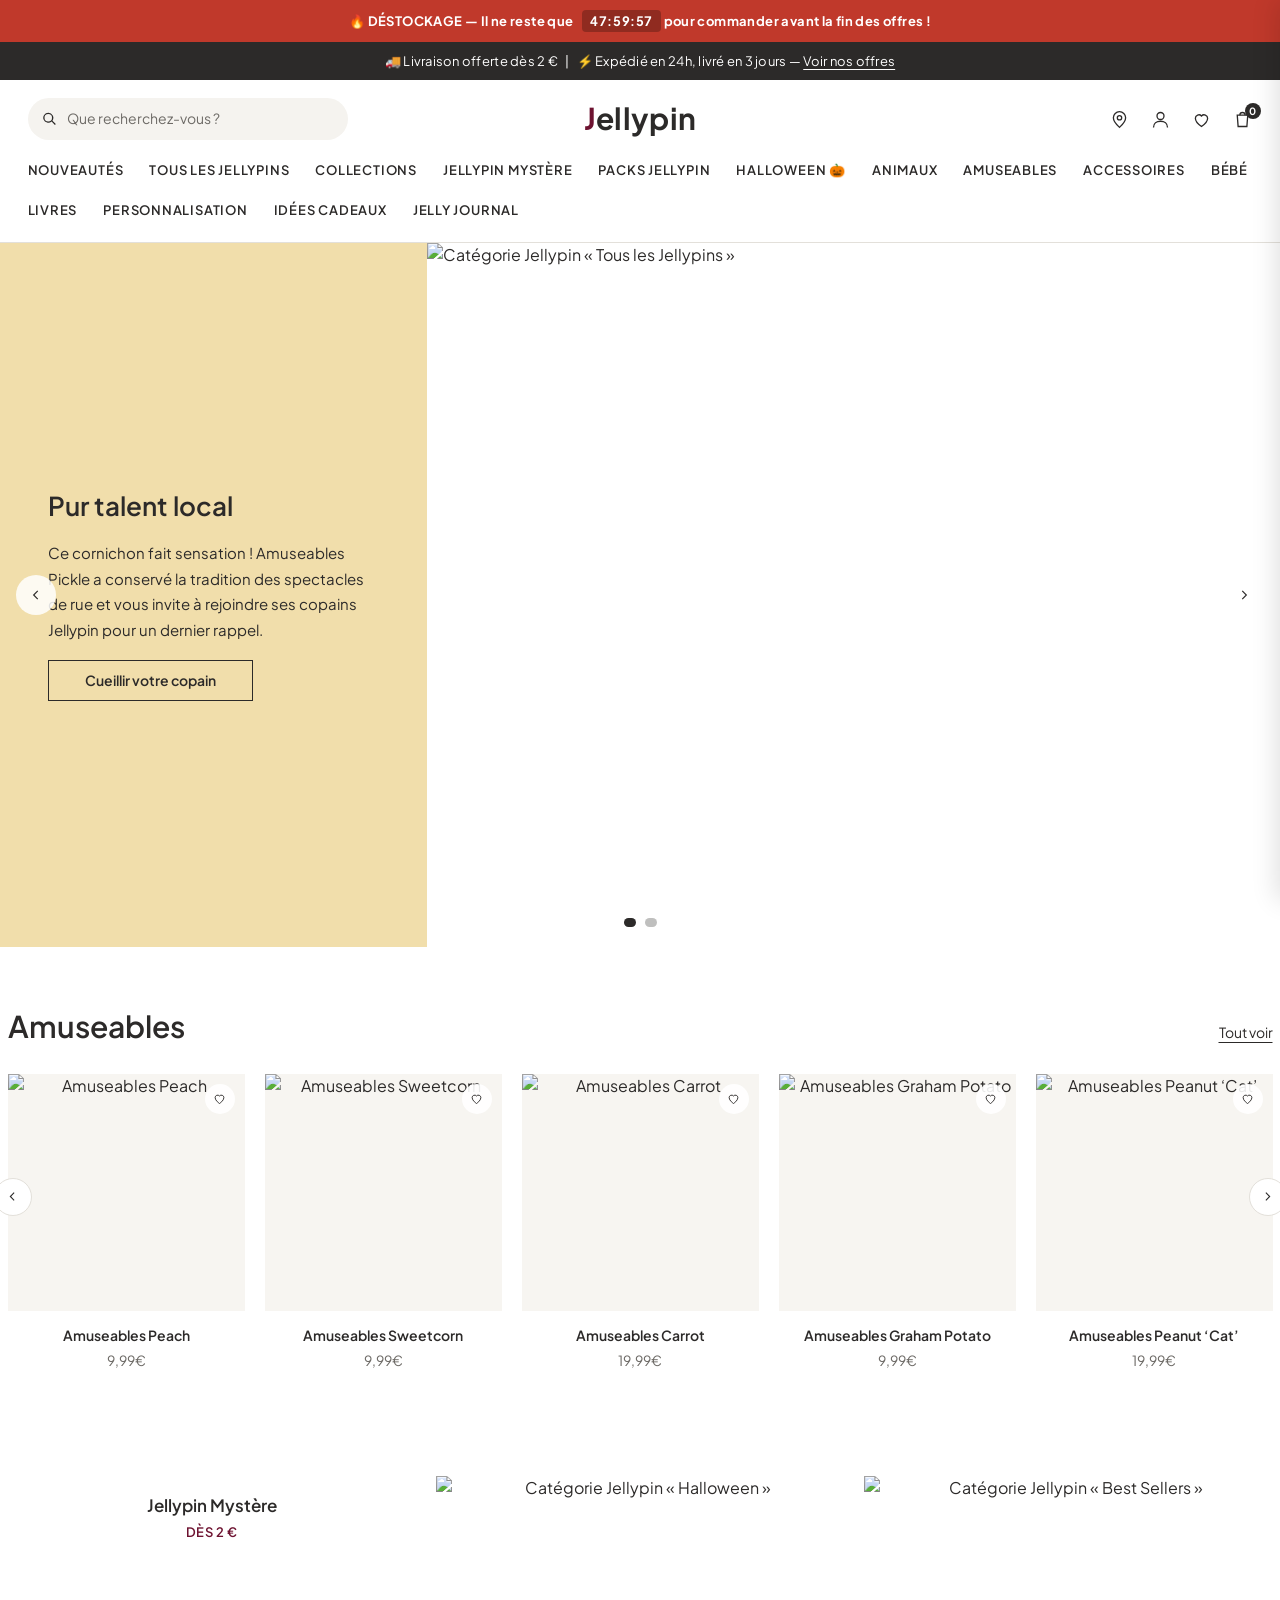
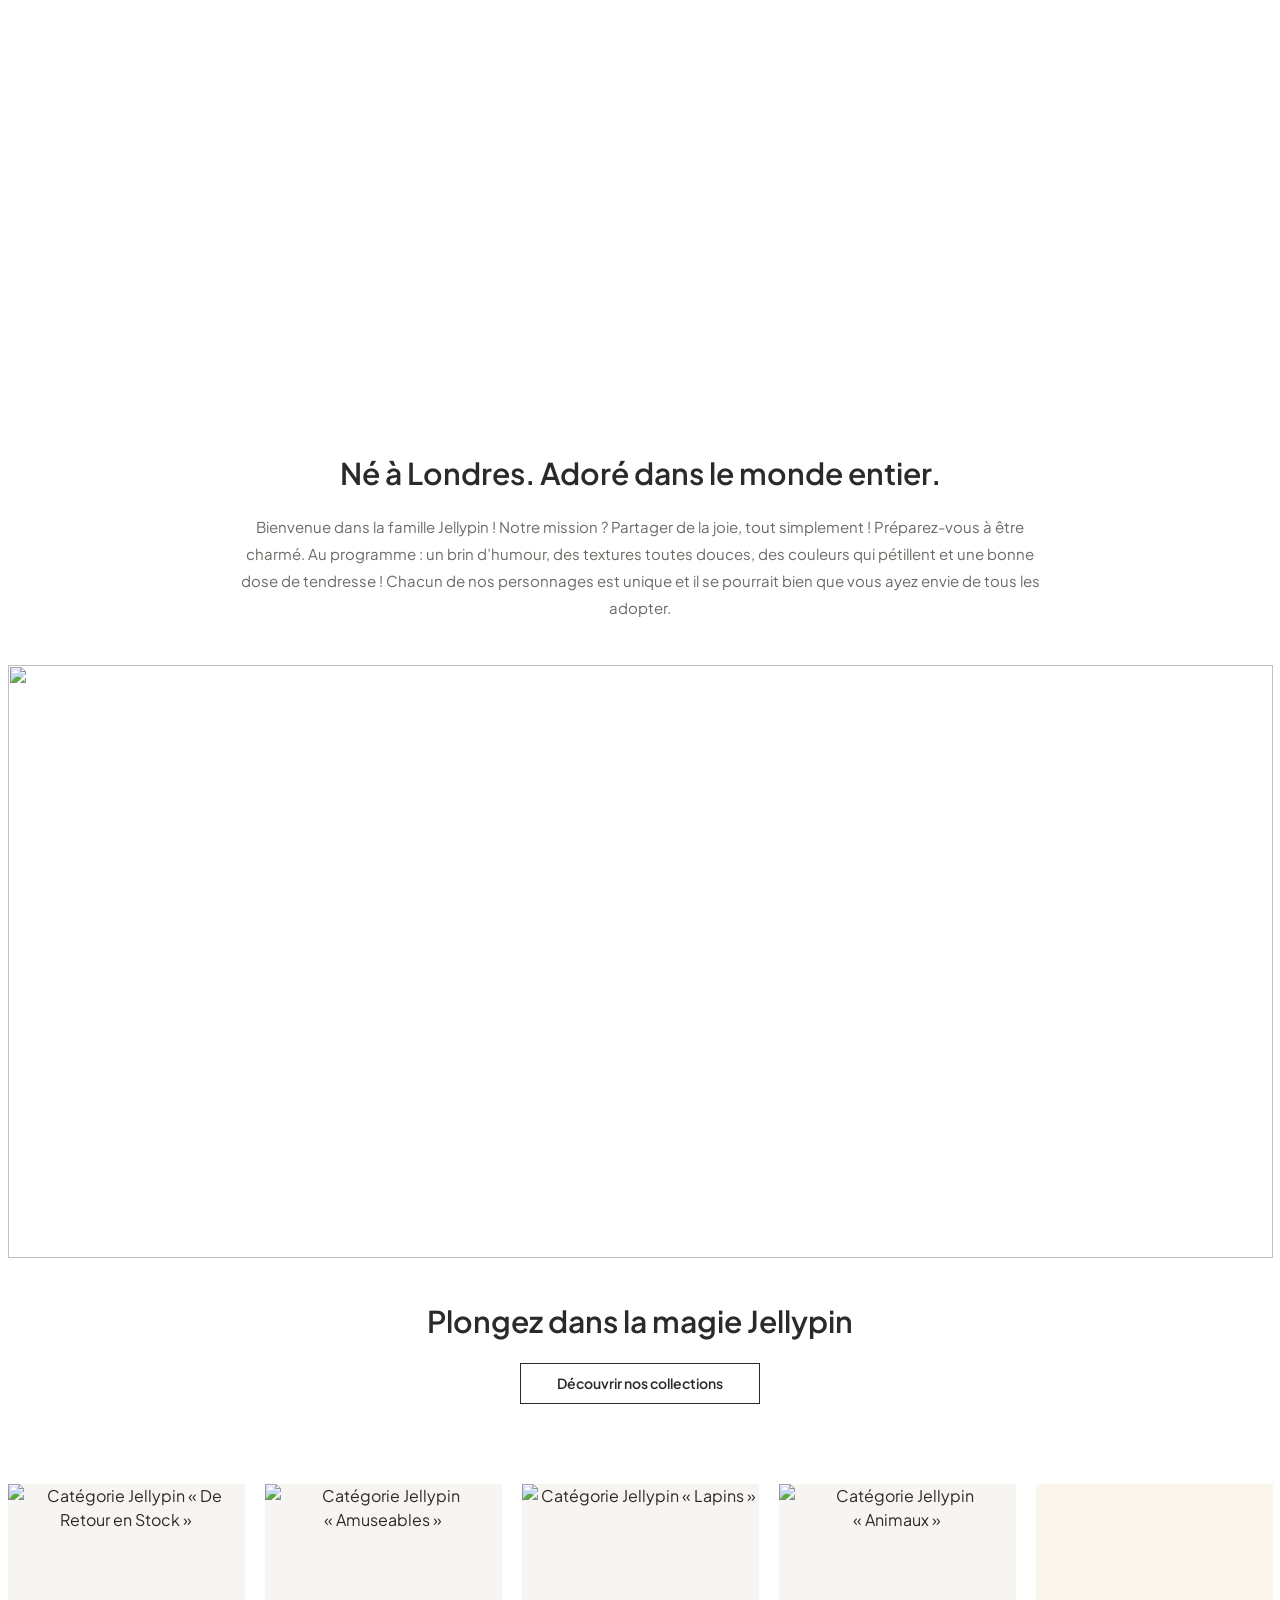
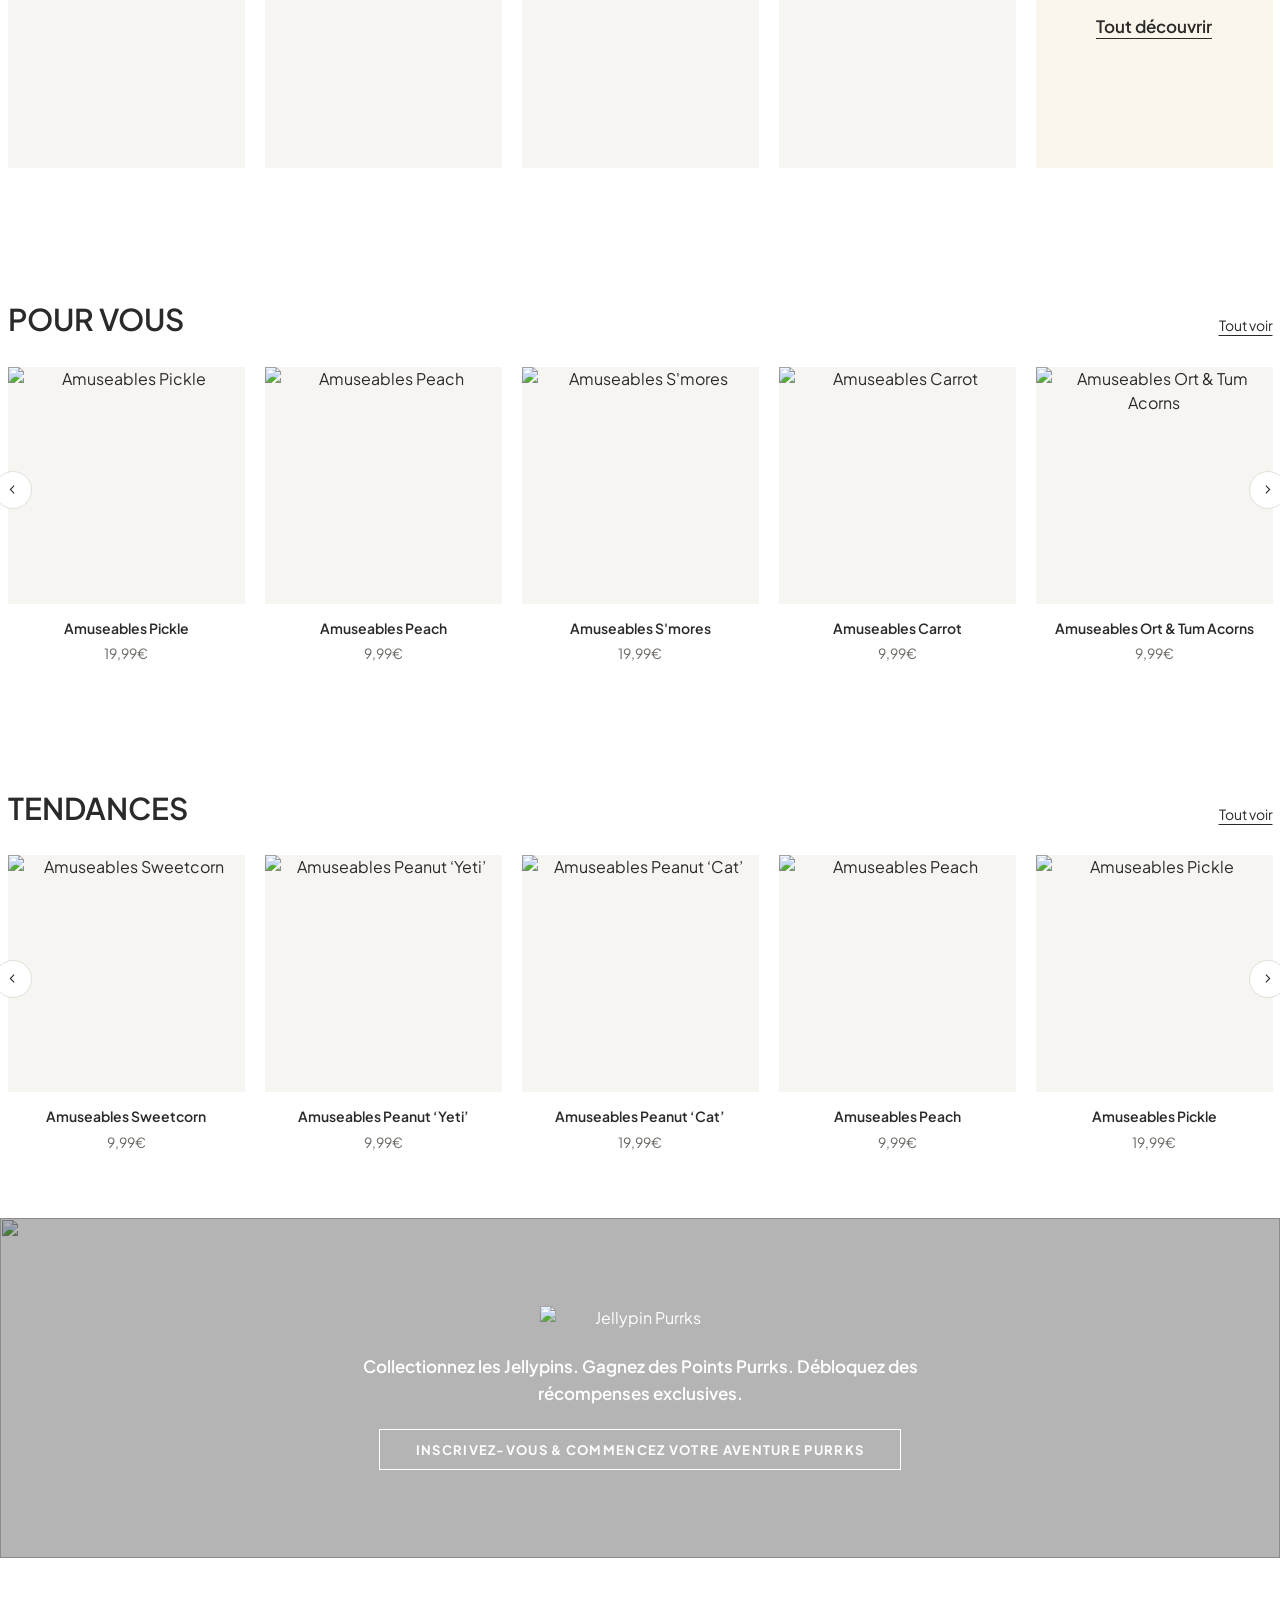
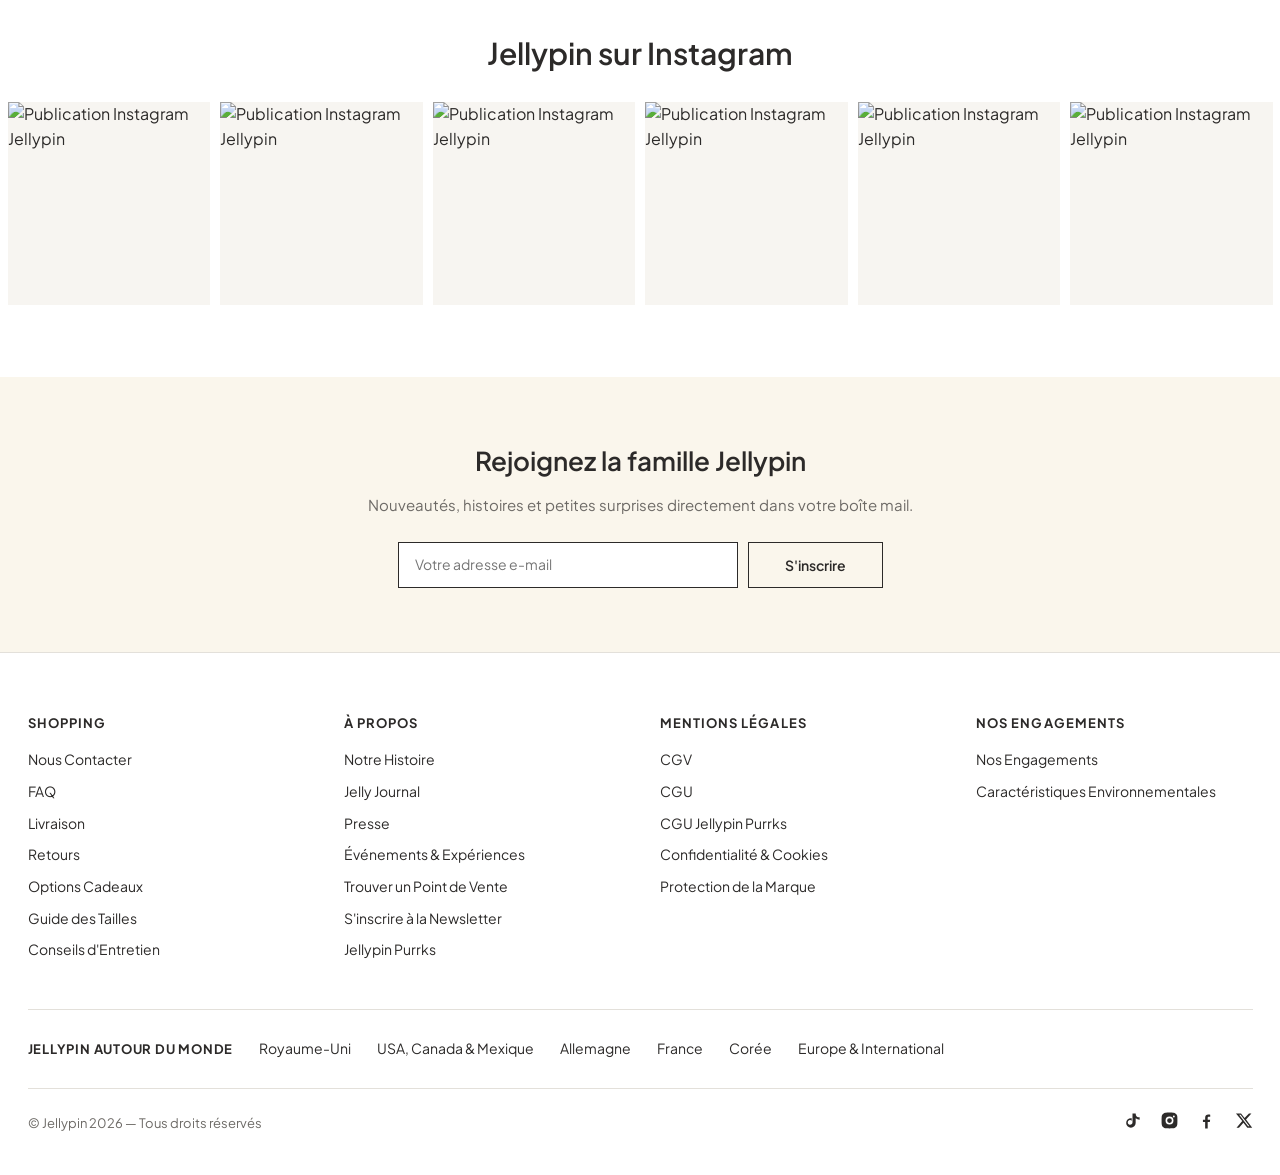
==== commit c3cff958: "Supprime l'image SVG placeholder avec point d'interrogation du Jellypin Mystère Co-Authored-By: Clau" ====
--- a/index.html
+++ b/index.html
@@ -235,7 +235,6 @@
 
     <a class="trio__item" href="product.html?p=jellypin-mystere">
       <figure>
-        <img src="data:image/svg+xml,%3Csvg xmlns='http://www.w3.org/2000/svg' viewBox='0 0 400 400'%3E%3Crect width='400' height='400' fill='%231a0a2e'/%3E%3Ccircle cx='200' cy='200' r='190' fill='%237c3aed' opacity='.18'/%3E%3Ctext x='200' y='280' text-anchor='middle' font-size='260' font-weight='900' fill='white' font-family='Arial,sans-serif' opacity='.95'%3E%3F%3C/text%3E%3C/svg%3E" alt="Catégorie Jellypin Mystère" loading="lazy">
         <figcaption>Jellypin Mystère <span class="trio__from">dès 2&nbsp;&euro;</span></figcaption>
       </figure>
     </a>
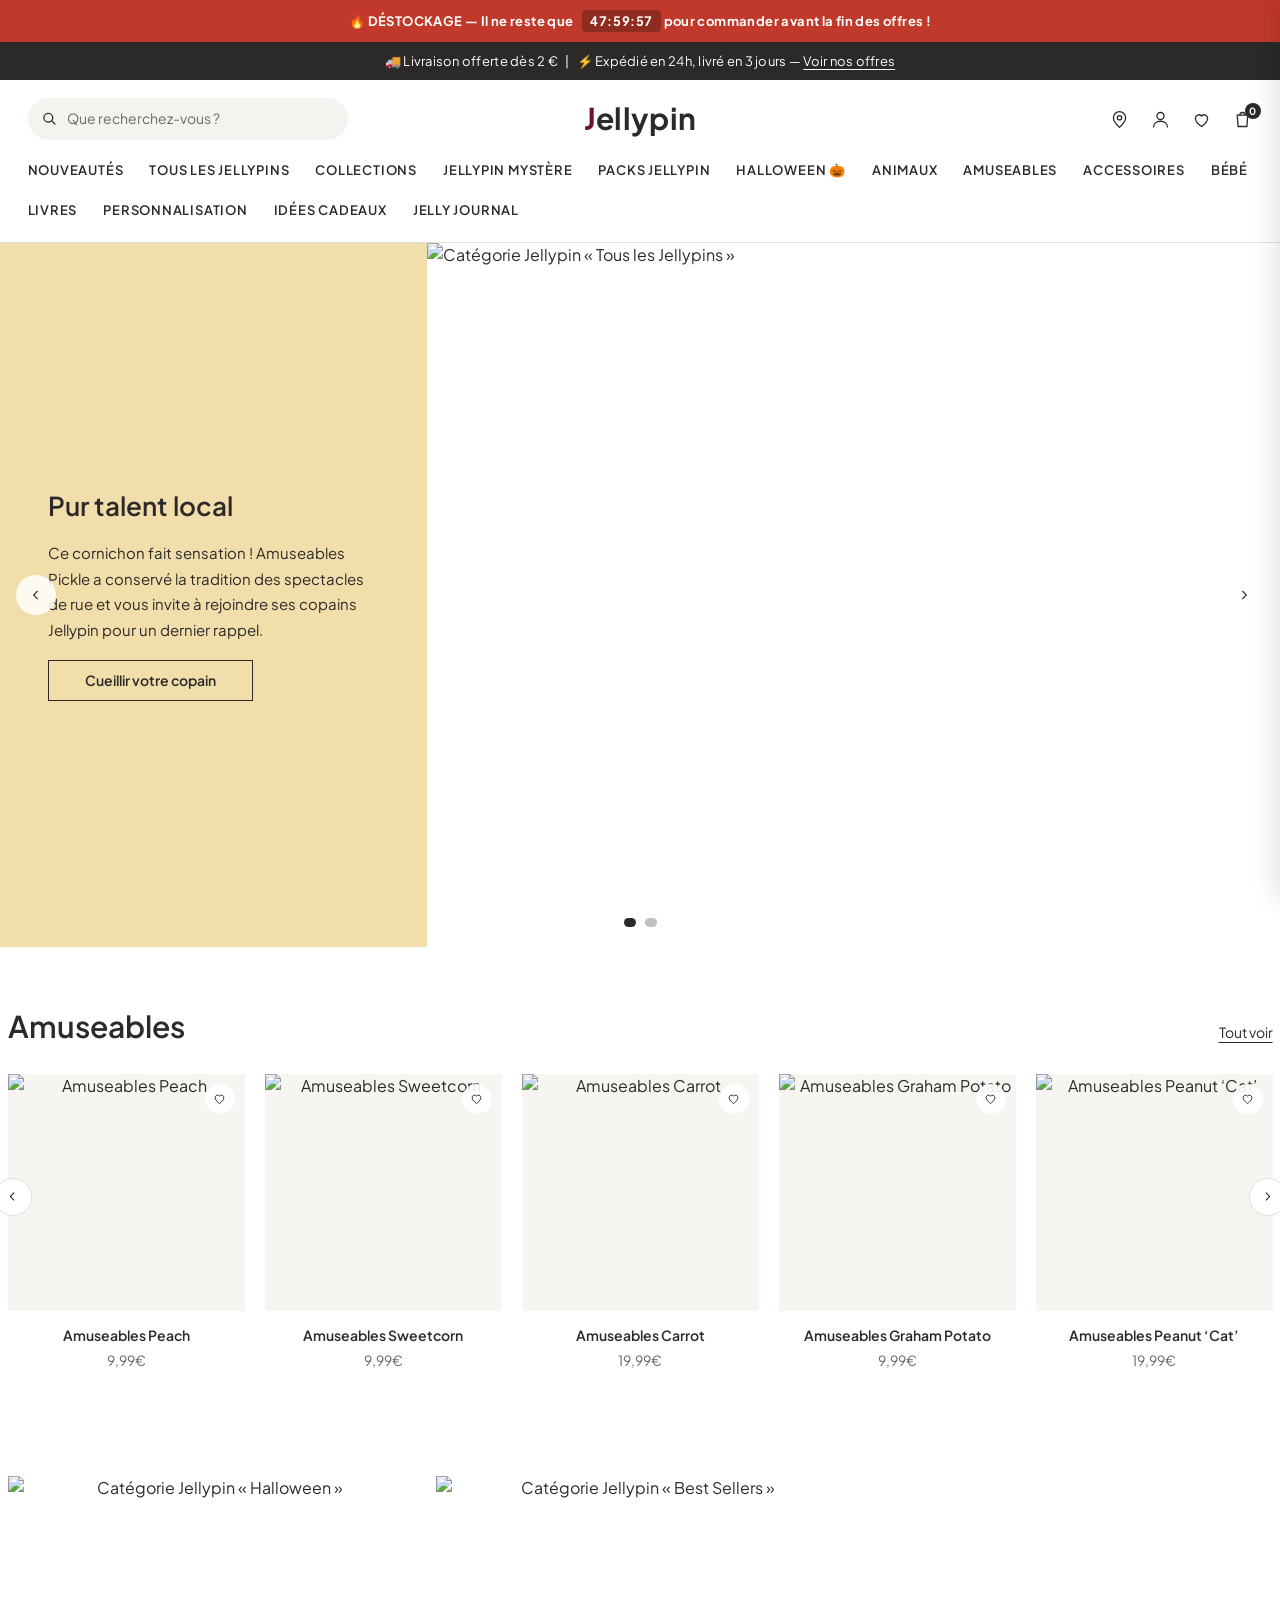
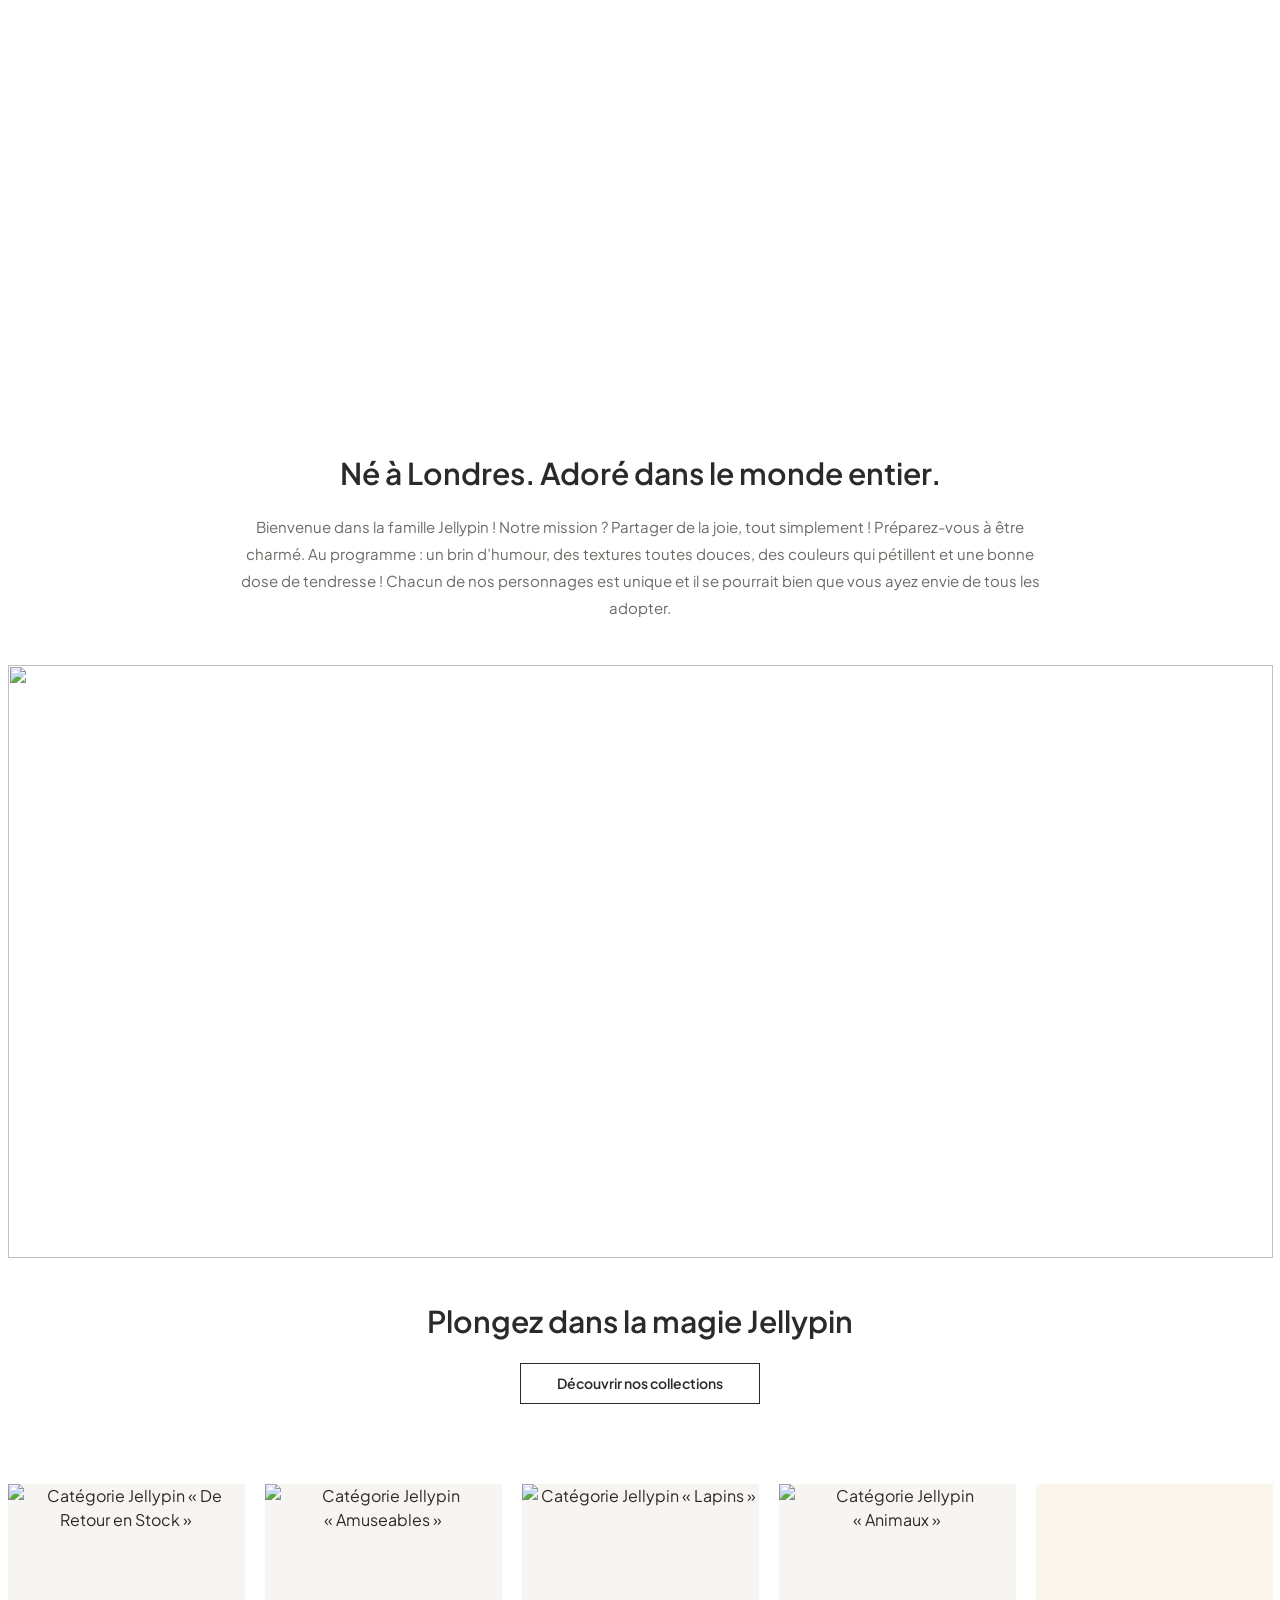
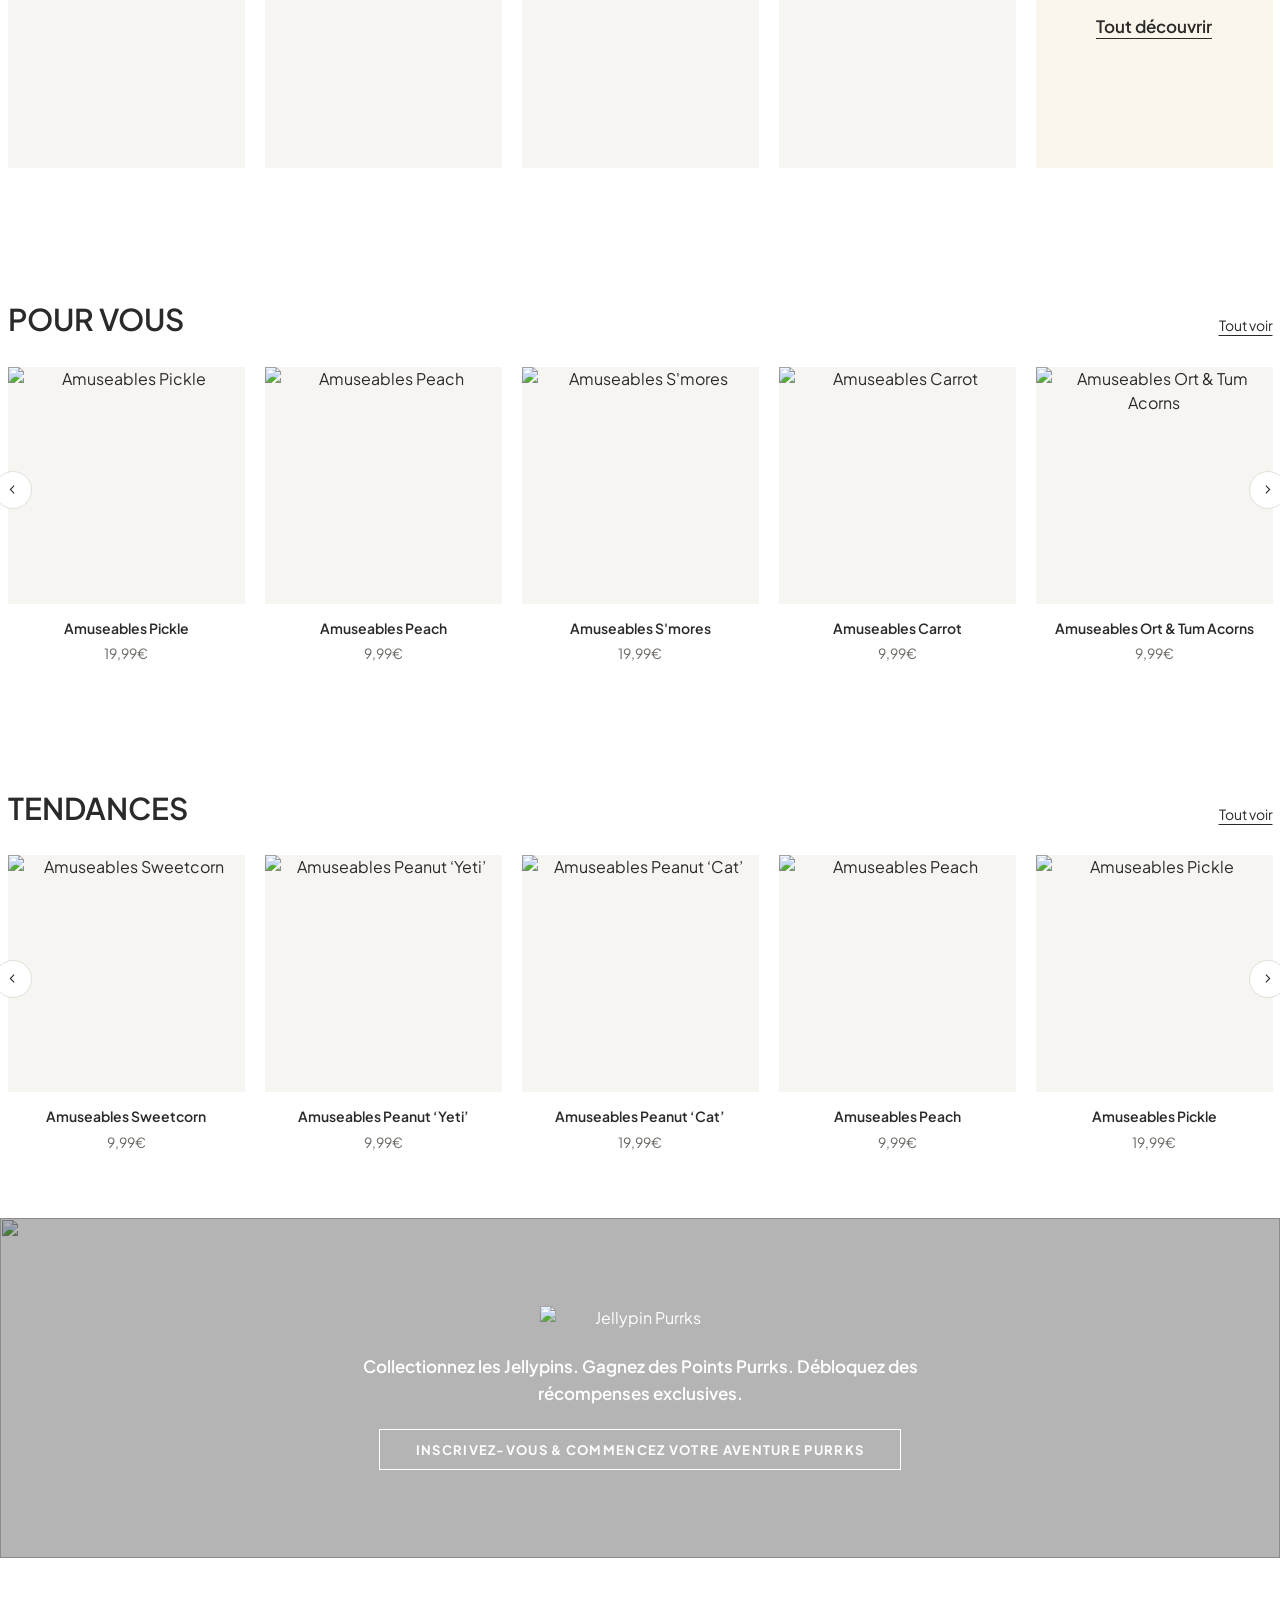
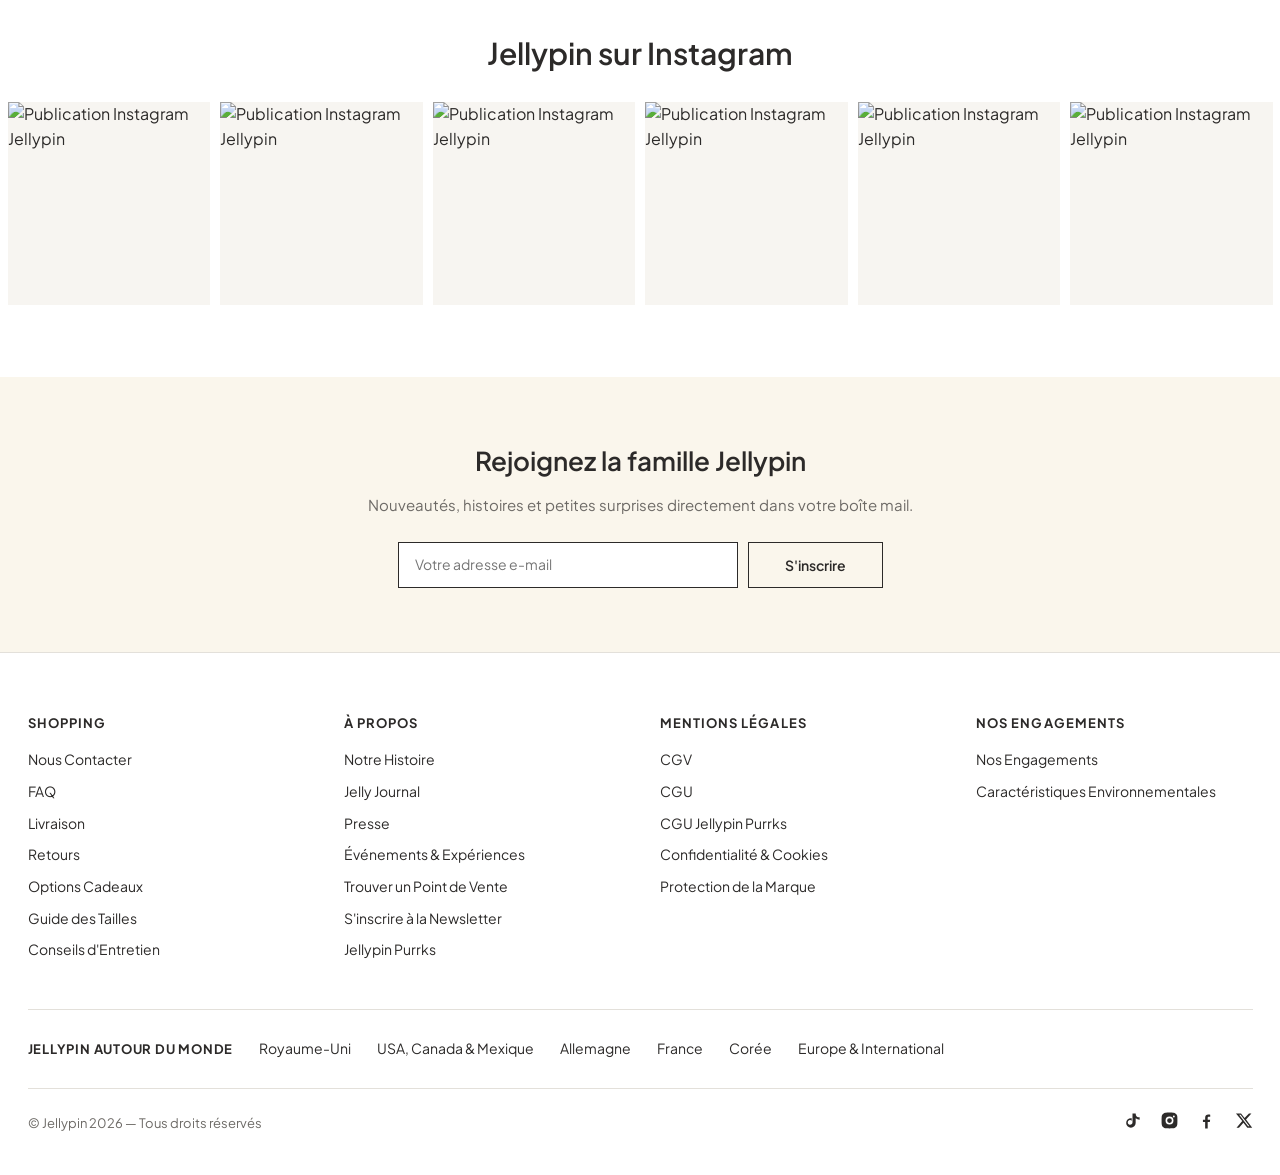
==== commit f50fe82f: "Supprime la carte Jellypin Mystère (avec le ?) de la section trio de la page d'accueil Co-Authored-B" ====
--- a/index.html
+++ b/index.html
@@ -233,12 +233,6 @@
 <section class="trio container" aria-label="Catégories à la une">
   <div class="trio__grid">
 
-    <a class="trio__item" href="product.html?p=jellypin-mystere">
-      <figure>
-        <figcaption>Jellypin Mystère <span class="trio__from">dès 2&nbsp;&euro;</span></figcaption>
-      </figure>
-    </a>
-
     <a class="trio__item" href="category.html?c=halloween">
       <figure>
         <img src="https://cdn11.bigcommerce.com/s-dt3q8edcif/images/stencil/original/image-manager/resized-bat3b-broox-bat-burgundy-634x761q.jpg?t=1788273868" alt="Catégorie Jellypin &laquo;&nbsp;Halloween&nbsp;&raquo;" loading="lazy">
